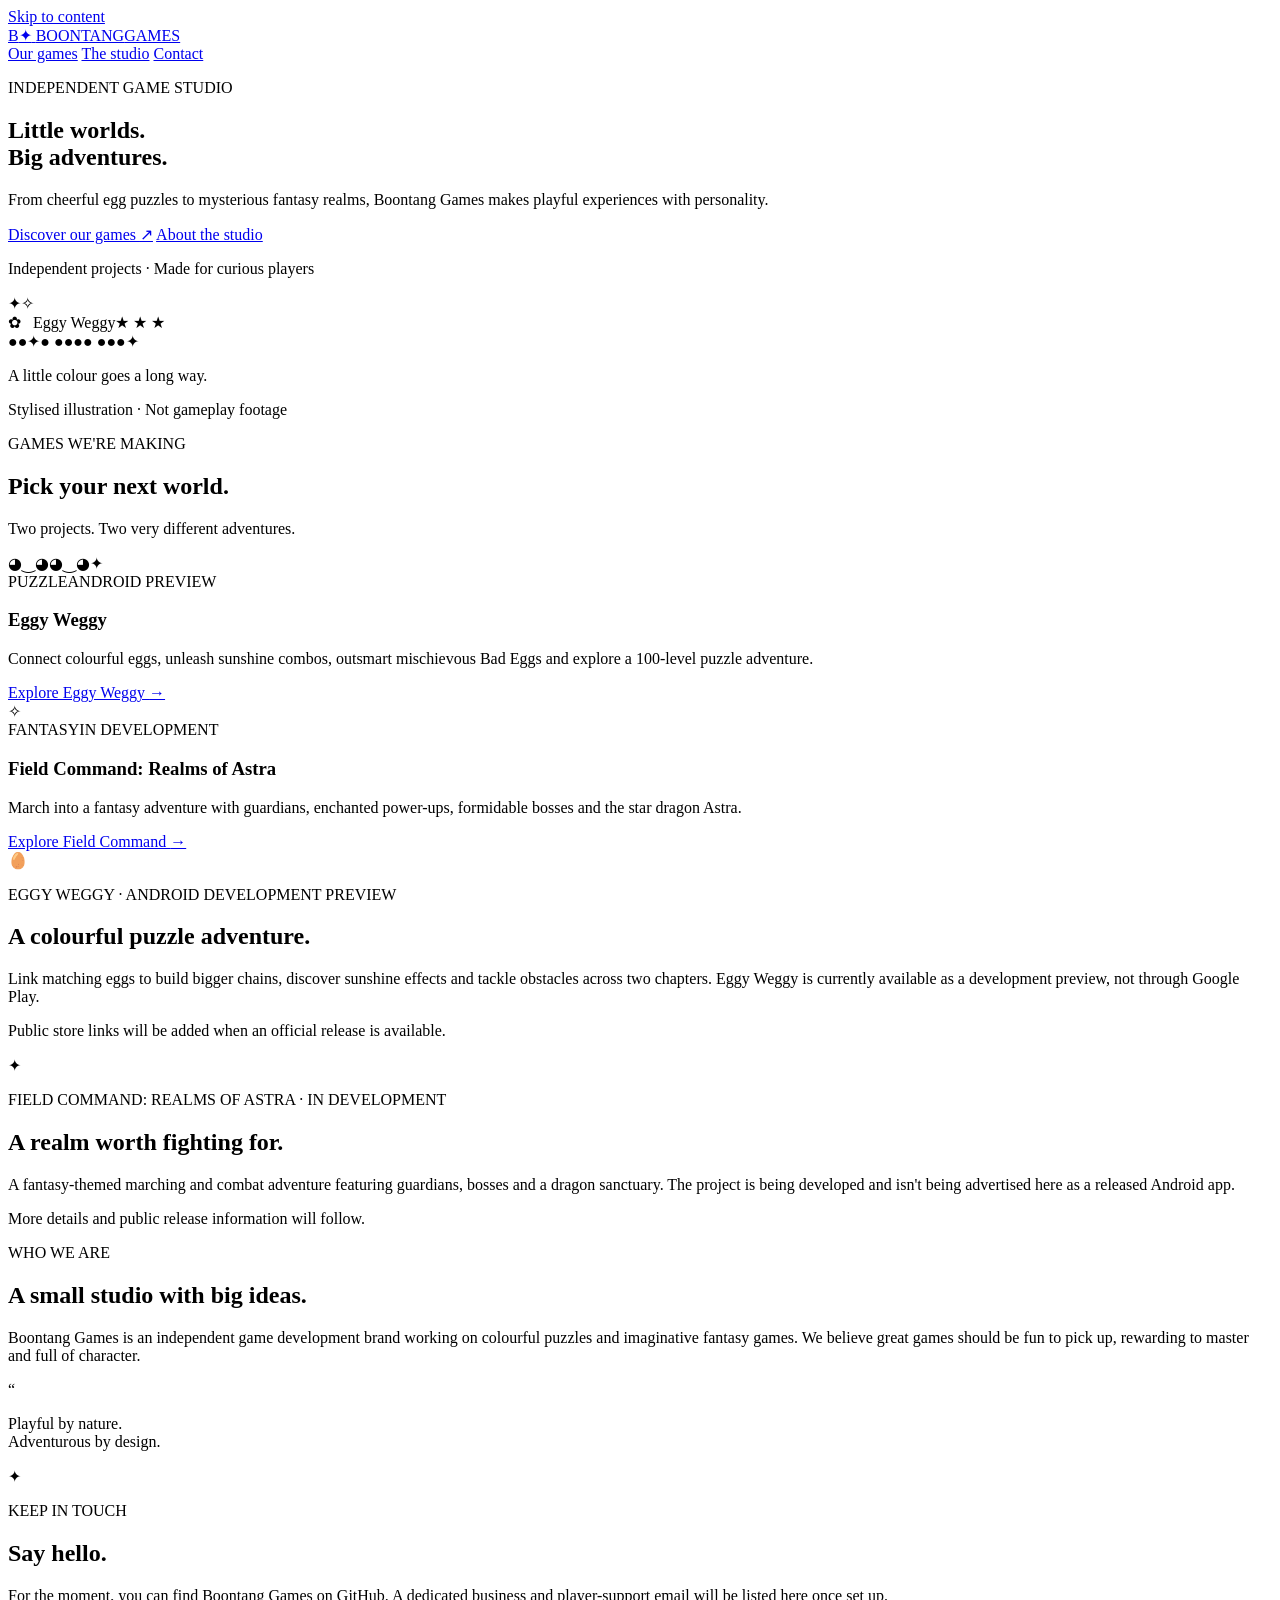
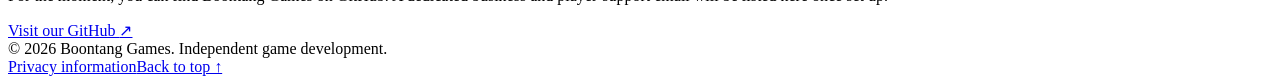
==== index.html @ 010aa48e "Add Boontang Games site draft: index.html" ====
<!doctype html>
<html lang="en-GB">
<head>
  <meta charset="utf-8">
  <meta name="viewport" content="width=device-width,initial-scale=1">
  <meta name="theme-color" content="#101024">
  <meta name="description" content="Boontang Games is an independent games studio creating colourful puzzles and fantasy adventures. Discover Eggy Weggy and Field Command: Realms of Astra.">
  <title>Boontang Games — Little worlds. Big adventures.</title>
  <link rel="stylesheet" href="styles.css">
</head>
<body>
  <a class="skip-link" href="#main">Skip to content</a>
  <header class="site-header">
    <div class="wrap header-inner">
      <a class="brand" href="#top" aria-label="Boontang Games home">
        <span class="brand-mark" aria-hidden="true">B<span class="spark">✦</span></span>
        <span>BOONTANG<span class="brand-sub">GAMES</span></span>
      </a>
      <nav aria-label="Main navigation">
        <a href="#games">Our games</a>
        <a href="#studio">The studio</a>
        <a href="#contact">Contact</a>
      </nav>
    </div>
  </header>

  <main id="main">
    <section class="hero" id="top" aria-labelledby="hero-title">
      <div class="wrap hero-grid">
        <div class="hero-copy">
          <p class="eyebrow"><span class="status-dot" aria-hidden="true"></span> INDEPENDENT GAME STUDIO</p>
          <h1 id="hero-title">Little worlds.<br><span class="gradient-ink">Big adventures.</span></h1>
          <p class="intro">From cheerful egg puzzles to mysterious fantasy realms, Boontang Games makes playful experiences with personality.</p>
          <div class="action-row">
            <a class="button primary" href="#games">Discover our games <span aria-hidden="true">↗</span></a>
            <a class="button secondary" href="#studio">About the studio</a>
          </div>
          <p class="fineprint">Independent projects · Made for curious players</p>
        </div>
        <div class="hero-art" aria-label="Decorative illustration of colourful eggs, a winding path and stars">
          <div class="orbit orbit-one"></div><div class="orbit orbit-two"></div>
          <span class="floating-star star-one" aria-hidden="true">✦</span><span class="floating-star star-two" aria-hidden="true">✧</span>
          <div class="mock-game">
            <div class="mock-title"><span>✿ &nbsp; Eggy Weggy</span><span aria-hidden="true">★ ★ ★</span></div>
            <div class="egg-grid" aria-hidden="true">
              <span class="egg pink">●</span><span class="egg mint">●</span><span class="egg gold">✦</span><span class="egg violet">●</span>
              <span class="egg mint">●</span><span class="egg gold">●</span><span class="egg violet">●</span><span class="egg pink">●</span>
              <span class="egg violet">●</span><span class="egg pink">●</span><span class="egg mint">●</span><span class="egg gold">✦</span>
            </div>
            <p class="mock-caption">A little colour goes a long way.</p>
          </div>
          <span class="illustration-note">Stylised illustration · Not gameplay footage</span>
        </div>
      </div>
    </section>

    <section class="section games-section" id="games" aria-labelledby="games-heading">
      <div class="wrap">
        <p class="eyebrow">GAMES WE'RE MAKING</p>
        <div class="section-head"><h2 id="games-heading">Pick your next world.</h2><p>Two projects. Two very different adventures.</p></div>
        <div class="game-grid">
          <article class="game-card eggy-card">
            <div class="game-visual eggy-visual" aria-hidden="true">
              <div class="landscape-hill back-hill"></div><div class="landscape-hill front-hill"></div>
              <span class="mini-egg mini-one">◕‿◕</span><span class="mini-egg mini-two">◕‿◕</span><span class="mini-egg mini-three">✦</span>
            </div>
            <div class="game-body">
              <div class="tag-row"><span class="tag">PUZZLE</span><span class="tag">ANDROID PREVIEW</span></div>
              <h3>Eggy Weggy</h3>
              <p>Connect colourful eggs, unleash sunshine combos, outsmart mischievous Bad Eggs and explore a 100-level puzzle adventure.</p>
              <a href="#eggy-details" class="text-link">Explore Eggy Weggy <span aria-hidden="true">→</span></a>
            </div>
          </article>
          <article class="game-card astra-card">
            <div class="game-visual astra-visual" aria-hidden="true">
              <div class="moon"></div><div class="mountain peak-one"></div><div class="mountain peak-two"></div>
              <span class="dragon-silhouette">✧</span>
            </div>
            <div class="game-body">
              <div class="tag-row"><span class="tag">FANTASY</span><span class="tag">IN DEVELOPMENT</span></div>
              <h3>Field Command: Realms of Astra</h3>
              <p>March into a fantasy adventure with guardians, enchanted power-ups, formidable bosses and the star dragon Astra.</p>
              <a href="#astra-details" class="text-link">Explore Field Command <span aria-hidden="true">→</span></a>
            </div>
          </article>
        </div>
      </div>
    </section>

    <section class="section detail-section" id="eggy-details" aria-labelledby="eggy-heading">
      <div class="wrap detail-grid">
        <div class="detail-icon eggy-icon" aria-hidden="true">🥚</div>
        <div>
          <p class="eyebrow">EGGY WEGGY · ANDROID DEVELOPMENT PREVIEW</p>
          <h2 id="eggy-heading">A colourful puzzle adventure.</h2>
          <p>Link matching eggs to build bigger chains, discover sunshine effects and tackle obstacles across two chapters. Eggy Weggy is currently available as a development preview, not through Google Play.</p>
          <p class="detail-footnote">Public store links will be added when an official release is available.</p>
        </div>
      </div>
    </section>

    <section class="section detail-section alternate" id="astra-details" aria-labelledby="astra-heading">
      <div class="wrap detail-grid">
        <div class="detail-icon astra-icon" aria-hidden="true">✦</div>
        <div>
          <p class="eyebrow">FIELD COMMAND: REALMS OF ASTRA · IN DEVELOPMENT</p>
          <h2 id="astra-heading">A realm worth fighting for.</h2>
          <p>A fantasy-themed marching and combat adventure featuring guardians, bosses and a dragon sanctuary. The project is being developed and isn't being advertised here as a released Android app.</p>
          <p class="detail-footnote">More details and public release information will follow.</p>
        </div>
      </div>
    </section>

    <section class="section studio-section" id="studio" aria-labelledby="studio-heading">
      <div class="wrap studio-grid">
        <div>
          <p class="eyebrow">WHO WE ARE</p>
          <h2 id="studio-heading">A small studio with big ideas.</h2>
          <p>Boontang Games is an independent game development brand working on colourful puzzles and imaginative fantasy games. We believe great games should be fun to pick up, rewarding to master and full of character.</p>
        </div>
        <div class="studio-quote"><span class="quote-mark">“</span><p>Playful by nature.<br>Adventurous by design.</p><span class="quote-star" aria-hidden="true">✦</span></div>
      </div>
    </section>

    <section class="section contact-section" id="contact" aria-labelledby="contact-heading">
      <div class="wrap contact-panel">
        <div>
          <p class="eyebrow">KEEP IN TOUCH</p>
          <h2 id="contact-heading">Say hello.</h2>
          <p>For the moment, you can find Boontang Games on GitHub. A dedicated business and player-support email will be listed here once set up.</p>
        </div>
        <a class="button primary" href="https://github.com/boontanggames" rel="noopener noreferrer">Visit our GitHub <span aria-hidden="true">↗</span></a>
      </div>
    </section>
  </main>

  <footer class="site-footer">
    <div class="wrap footer-inner">
      <span>© 2026 Boontang Games. Independent game development.</span>
      <div><a href="privacy.html">Privacy information</a><a href="#top">Back to top ↑</a></div>
    </div>
  </footer>
</body>
</html>
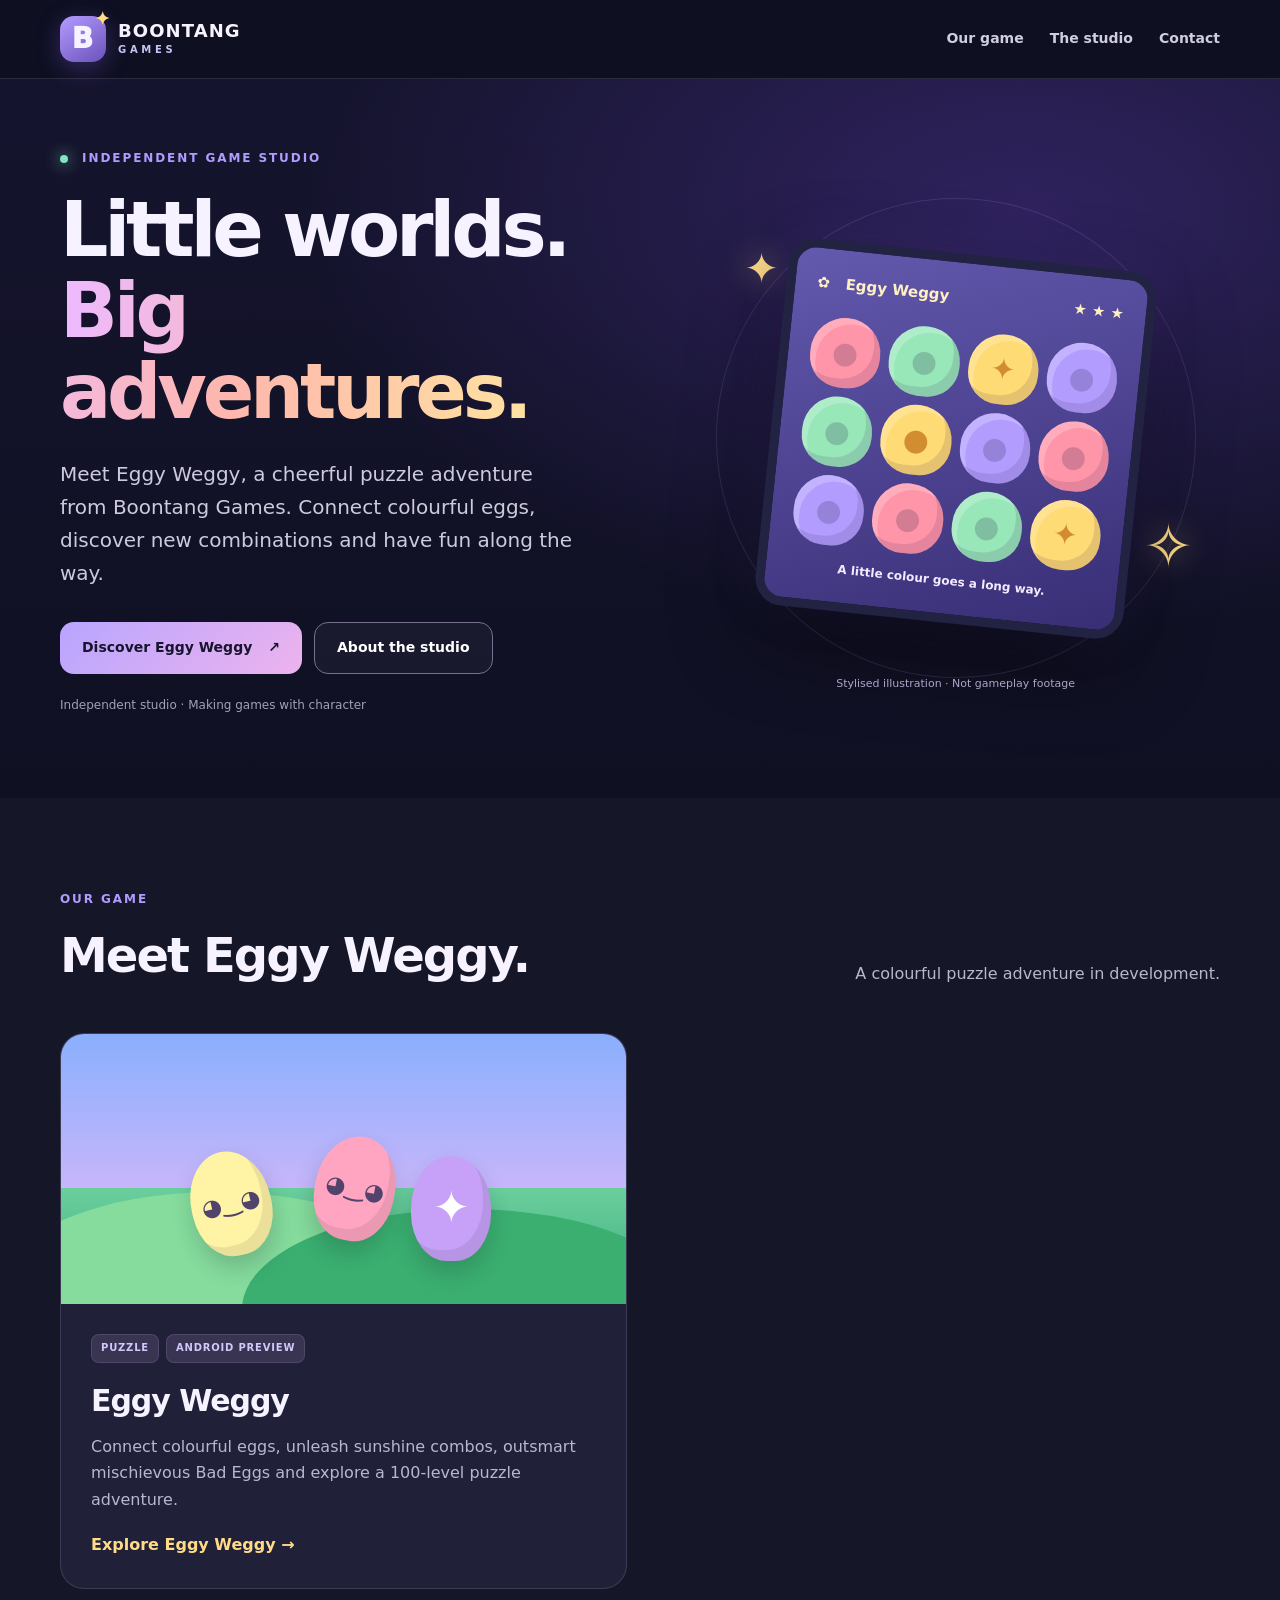
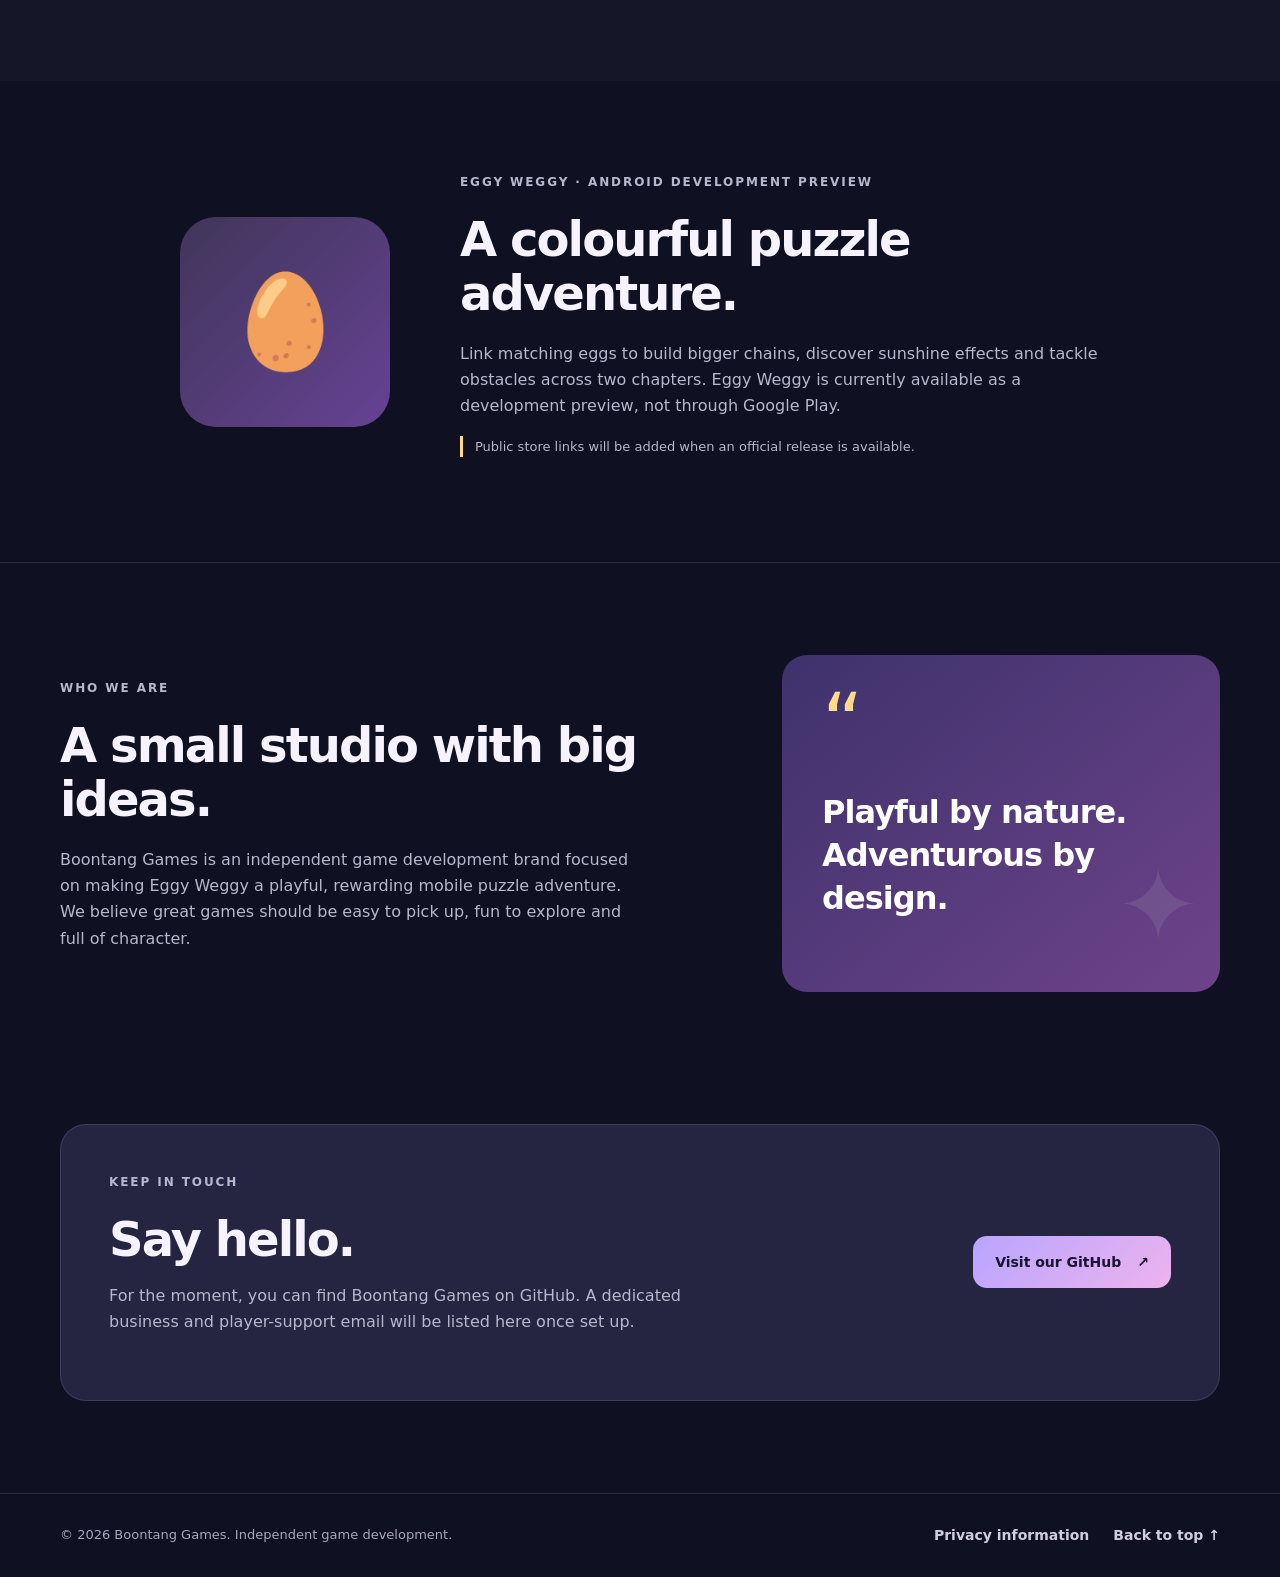
==== commit 079108a5: "Focus website on Eggy Weggy: index.html" ====
--- a/index.html
+++ b/index.html
@@ -4,7 +4,7 @@
   <meta charset="utf-8">
   <meta name="viewport" content="width=device-width,initial-scale=1">
   <meta name="theme-color" content="#101024">
-  <meta name="description" content="Boontang Games is an independent games studio creating colourful puzzles and fantasy adventures. Discover Eggy Weggy and Field Command: Realms of Astra.">
+  <meta name="description" content="Boontang Games is an independent mobile games studio making Eggy Weggy, a colourful egg-matching puzzle adventure.">
   <title>Boontang Games — Little worlds. Big adventures.</title>
   <link rel="stylesheet" href="styles.css">
 </head>
@@ -17,7 +17,7 @@
         <span>BOONTANG<span class="brand-sub">GAMES</span></span>
       </a>
       <nav aria-label="Main navigation">
-        <a href="#games">Our games</a>
+        <a href="#games">Our game</a>
         <a href="#studio">The studio</a>
         <a href="#contact">Contact</a>
       </nav>
@@ -30,12 +30,12 @@
         <div class="hero-copy">
           <p class="eyebrow"><span class="status-dot" aria-hidden="true"></span> INDEPENDENT GAME STUDIO</p>
           <h1 id="hero-title">Little worlds.<br><span class="gradient-ink">Big adventures.</span></h1>
-          <p class="intro">From cheerful egg puzzles to mysterious fantasy realms, Boontang Games makes playful experiences with personality.</p>
+          <p class="intro">Meet Eggy Weggy, a cheerful puzzle adventure from Boontang Games. Connect colourful eggs, discover new combinations and have fun along the way.</p>
           <div class="action-row">
-            <a class="button primary" href="#games">Discover our games <span aria-hidden="true">↗</span></a>
+            <a class="button primary" href="#games">Discover Eggy Weggy <span aria-hidden="true">↗</span></a>
             <a class="button secondary" href="#studio">About the studio</a>
           </div>
-          <p class="fineprint">Independent projects · Made for curious players</p>
+          <p class="fineprint">Independent studio · Making games with character</p>
         </div>
         <div class="hero-art" aria-label="Decorative illustration of colourful eggs, a winding path and stars">
           <div class="orbit orbit-one"></div><div class="orbit orbit-two"></div>
@@ -56,8 +56,8 @@
 
     <section class="section games-section" id="games" aria-labelledby="games-heading">
       <div class="wrap">
-        <p class="eyebrow">GAMES WE'RE MAKING</p>
-        <div class="section-head"><h2 id="games-heading">Pick your next world.</h2><p>Two projects. Two very different adventures.</p></div>
+        <p class="eyebrow">OUR GAME</p>
+        <div class="section-head"><h2 id="games-heading">Meet Eggy Weggy.</h2><p>A colourful puzzle adventure in development.</p></div>
         <div class="game-grid">
           <article class="game-card eggy-card">
             <div class="game-visual eggy-visual" aria-hidden="true">
@@ -71,18 +71,7 @@
               <a href="#eggy-details" class="text-link">Explore Eggy Weggy <span aria-hidden="true">→</span></a>
             </div>
           </article>
-          <article class="game-card astra-card">
-            <div class="game-visual astra-visual" aria-hidden="true">
-              <div class="moon"></div><div class="mountain peak-one"></div><div class="mountain peak-two"></div>
-              <span class="dragon-silhouette">✧</span>
-            </div>
-            <div class="game-body">
-              <div class="tag-row"><span class="tag">FANTASY</span><span class="tag">IN DEVELOPMENT</span></div>
-              <h3>Field Command: Realms of Astra</h3>
-              <p>March into a fantasy adventure with guardians, enchanted power-ups, formidable bosses and the star dragon Astra.</p>
-              <a href="#astra-details" class="text-link">Explore Field Command <span aria-hidden="true">→</span></a>
-            </div>
-          </article>
+
         </div>
       </div>
     </section>
@@ -99,24 +88,13 @@
       </div>
     </section>
 
-    <section class="section detail-section alternate" id="astra-details" aria-labelledby="astra-heading">
-      <div class="wrap detail-grid">
-        <div class="detail-icon astra-icon" aria-hidden="true">✦</div>
-        <div>
-          <p class="eyebrow">FIELD COMMAND: REALMS OF ASTRA · IN DEVELOPMENT</p>
-          <h2 id="astra-heading">A realm worth fighting for.</h2>
-          <p>A fantasy-themed marching and combat adventure featuring guardians, bosses and a dragon sanctuary. The project is being developed and isn't being advertised here as a released Android app.</p>
-          <p class="detail-footnote">More details and public release information will follow.</p>
-        </div>
-      </div>
-    </section>
 
     <section class="section studio-section" id="studio" aria-labelledby="studio-heading">
       <div class="wrap studio-grid">
         <div>
           <p class="eyebrow">WHO WE ARE</p>
           <h2 id="studio-heading">A small studio with big ideas.</h2>
-          <p>Boontang Games is an independent game development brand working on colourful puzzles and imaginative fantasy games. We believe great games should be fun to pick up, rewarding to master and full of character.</p>
+          <p>Boontang Games is an independent game development brand focused on making Eggy Weggy a playful, rewarding mobile puzzle adventure. We believe great games should be easy to pick up, fun to explore and full of character.</p>
         </div>
         <div class="studio-quote"><span class="quote-mark">“</span><p>Playful by nature.<br>Adventurous by design.</p><span class="quote-star" aria-hidden="true">✦</span></div>
       </div>
--- a/styles.css
+++ b/styles.css
@@ -0,0 +1,12 @@
+:root{color-scheme:dark;--bg:#0f1022;--bg2:#17182c;--panel:#1e203a;--text:#f6f2ff;--muted:#b8b7cd;--lilac:#b09cff;--pink:#ff9dbc;--gold:#ffdb87;--border:rgba(238,230,255,.13)}
+*{box-sizing:border-box}html{scroll-behavior:smooth;scroll-padding-top:88px}body{margin:0;background:var(--bg);color:var(--text);font-family:system-ui,-apple-system,"Segoe UI",sans-serif;font-size:16px;line-height:1.65}a{color:inherit}a:focus-visible{outline:3px solid var(--gold);outline-offset:4px;border-radius:5px}.wrap{width:min(1160px,calc(100% - 40px));margin:auto}.skip-link{position:absolute;left:16px;top:-80px;background:white;color:#0d0d23;padding:10px 14px;z-index:10}.skip-link:focus{top:14px}
+.site-header{position:sticky;top:0;z-index:5;background:rgba(15,16,34,.92);border-bottom:1px solid var(--border);backdrop-filter:blur(14px)}.header-inner,.footer-inner{display:flex;justify-content:space-between;align-items:center;gap:20px}.header-inner{min-height:78px}.brand{display:flex;align-items:center;gap:12px;text-decoration:none;font-size:18px;line-height:1.04;font-weight:900;letter-spacing:.06em}.brand-mark{position:relative;width:46px;height:46px;display:grid;place-items:center;border-radius:14px;background:linear-gradient(145deg,#b49bff,#6b52bb);font-size:28px;font-weight:1000;box-shadow:0 6px 24px rgba(142,102,247,.3)}.spark{position:absolute;right:-5px;top:-6px;color:var(--gold);font-size:18px}.brand-sub{display:block;letter-spacing:.37em;font-size:10px;margin-top:4px;color:#c9c3f7}.site-header nav{display:flex;gap:26px}.site-header nav a,.footer-inner a{text-decoration:none;color:#d0cde3;font-weight:600;font-size:14px}.site-header nav a:hover,.footer-inner a:hover{color:white}
+.hero{background:radial-gradient(ellipse at 80% 20%,rgba(121,75,230,.28),transparent 50%),linear-gradient(180deg,#15142e,#0f1022);overflow:hidden}.hero-grid{min-height:650px;display:grid;grid-template-columns:1.06fr .94fr;align-items:center;gap:35px;padding-top:70px;padding-bottom:70px}.eyebrow{letter-spacing:.16em;color:var(--lilac);font-size:12px;font-weight:850;margin:0 0 20px}.status-dot{display:inline-block;width:8px;height:8px;background:#80e5c0;vertical-align:middle;border-radius:100%;margin-right:8px;box-shadow:0 0 15px #80e5c0}.hero h1{font-size:clamp(44px,6vw,76px);line-height:1.07;letter-spacing:-.055em;margin:0 0 25px;font-weight:850}.gradient-ink{background:linear-gradient(90deg,#edbaff,#feb7ad,#ffe1a1);background-clip:text;color:transparent}.intro{font-size:clamp(17px,1.65vw,20px);max-width:520px;color:#cecade;margin-bottom:32px}.action-row{display:flex;flex-wrap:wrap;gap:12px}.button{display:inline-flex;align-items:center;justify-content:center;gap:16px;text-align:center;min-height:52px;border-radius:14px;padding:13px 22px;font-weight:800;font-size:14px;text-decoration:none;transition:transform .2s,filter .2s}.button:hover{transform:translateY(-3px);filter:brightness(1.1)}.primary{background:linear-gradient(135deg,#b8a5ff,#edb3ed);color:#18142e}.secondary{background:rgba(255,255,255,.04);border:1px solid #77708e;color:white}.fineprint{font-size:12px;color:#a39fba;margin-top:22px}
+.hero-art{position:relative;min-height:510px;display:grid;place-items:center}.orbit{position:absolute;border:1px solid rgba(193,161,255,.15);border-radius:50%;aspect-ratio:1;transform:rotate(-22deg)}.orbit-one{width:100%;max-width:480px}.orbit-two{width:78%;max-width:360px}.floating-star{position:absolute;color:var(--gold);text-shadow:0 0 30px rgba(255,223,139,.6)}.star-one{top:10%;left:10%;font-size:42px}.star-two{right:5%;bottom:19%;font-size:60px}.mock-game{position:relative;width:min(370px,88%);border-radius:28px;background:linear-gradient(160deg,#6359ae,#382e75);padding:22px;border:9px solid #222342;box-shadow:0 30px 85px rgba(0,0,0,.48),0 0 50px rgba(136,98,255,.12);transform:rotate(6deg)}.mock-title{display:flex;justify-content:space-between;align-items:center;gap:10px;color:#fff0c2;font-weight:900;font-size:15px}.egg-grid{margin:20px auto 14px;display:grid;grid-template-columns:repeat(4,1fr);gap:9px}.egg{height:70px;display:grid;place-items:center;border-radius:50% 50% 45% 45%;color:rgba(31,28,67,.2);font-size:30px;box-shadow:inset -7px -9px 0 rgba(48,26,77,.13),inset 6px 6px 0 rgba(255,255,255,.22)}.egg.pink{background:#ff95a9}.egg.mint{background:#98e7b9}.egg.gold{background:#ffdb75;color:#d28d31}.egg.violet{background:#b29dff}.mock-caption{font-size:12px;font-weight:700;text-align:center;color:#f3eaff;margin:10px 0 0}.illustration-note{position:absolute;bottom:0;color:#aaa6c9;font-size:11px}
+.section{padding:92px 0}.games-section{background:#151627}.section h2{font-size:clamp(31px,4vw,48px);letter-spacing:-.04em;line-height:1.12;margin:0 0 20px}.section-head{display:flex;justify-content:space-between;gap:25px;align-items:end;margin-bottom:30px}.section-head p{color:var(--muted)}.game-grid{display:grid;grid-template-columns:1fr 1fr;gap:26px}.game-card{border:1px solid var(--border);background:#202139;border-radius:24px;overflow:hidden}.game-visual{height:270px;position:relative;overflow:hidden}.eggy-visual{background:linear-gradient(180deg,#8aaffd 0%,#c7b6fb 57%,#6acf9d 57%,#3caa79)}.landscape-hill{position:absolute;border-radius:50%}.back-hill{background:#85dc9d;width:75%;height:180px;bottom:-68px;left:-10%}.front-hill{background:#3aaf70;width:80%;height:200px;bottom:-105px;right:-12%}.mini-egg{position:absolute;display:grid;place-items:center;border-radius:50% 50% 45% 45%;height:105px;width:80px;font-size:23px;color:#51436c;font-weight:900;box-shadow:inset -8px -11px rgba(0,0,0,.08),0 12px 22px rgba(23,40,42,.2)}.mini-one{left:23%;bottom:48px;background:#fff3a6;transform:rotate(-13deg)}.mini-two{left:45%;bottom:63px;background:#ffa5c2;transform:rotate(11deg)}.mini-three{left:62%;bottom:43px;background:#c6a1f7;color:#fff;font-size:45px}.astra-visual{background:linear-gradient(170deg,#29204d,#6d5a97 65%,#1c2447)}.moon{position:absolute;width:125px;height:125px;border-radius:50%;right:18%;top:36px;background:#fcddba;box-shadow:0 0 50px rgba(255,227,189,.35)}.mountain{position:absolute;bottom:-80px;height:260px;width:260px;background:#33345b;transform:rotate(45deg)}.peak-one{left:12%}.peak-two{left:54%;bottom:-130px;background:#282a53}.dragon-silhouette{position:absolute;top:65px;left:25%;font-size:88px;color:#cabdff;text-shadow:0 0 25px #a08afd}.game-body{padding:30px}.tag-row{display:flex;flex-wrap:wrap;gap:7px;margin-bottom:20px}.tag{color:#d1c8fa;background:#383452;border:1px solid rgba(220,203,255,.13);font-size:10px;letter-spacing:.08em;border-radius:8px;padding:5px 9px;font-weight:900}.game-body h3{font-size:clamp(24px,3vw,30px);line-height:1.18;letter-spacing:-.035em;margin:0 0 13px}.game-body p,.detail-section p,.studio-section p,.contact-section p{color:var(--muted)}.game-body p{min-height:82px}.text-link{color:var(--gold);font-weight:800;text-decoration:none}.text-link:hover{text-decoration:underline}
+.detail-section{border-bottom:1px solid var(--border)}.alternate{background:#17182a}.detail-grid{display:grid;grid-template-columns:210px 1fr;gap:70px;align-items:center;max-width:920px}.detail-icon{display:grid;place-items:center;height:210px;border-radius:36px;font-size:92px}.eggy-icon{background:linear-gradient(135deg,#403659,#664293)}.astra-icon{background:linear-gradient(140deg,#1a2b5a,#67489b);color:#f2c884}.detail-grid h2{max-width:640px}.detail-footnote{font-size:13px;border-left:3px solid var(--gold);padding-left:12px}.studio-grid{display:grid;grid-template-columns:1.2fr .8fr;gap:65px;align-items:center}.studio-grid p{max-width:580px}.studio-quote{position:relative;background:linear-gradient(140deg,#3e326c,#6d4389);padding:40px;border-radius:25px;overflow:hidden}.studio-quote p{font-size:clamp(22px,3vw,32px);line-height:1.35;font-weight:850;letter-spacing:-.03em;color:white}.quote-mark{font-size:80px;color:#ffdb8b;line-height:.7}.quote-star{position:absolute;right:20px;bottom:4px;font-size:100px;color:rgba(255,255,255,.09)}.contact-section{padding-top:40px}.contact-panel{background:#252441;padding:48px;border:1px solid var(--border);border-radius:26px;display:flex;justify-content:space-between;align-items:center;gap:24px}.contact-panel h2{margin-bottom:8px}.contact-panel p{max-width:620px}.contact-panel .button{white-space:nowrap}
+.site-footer{border-top:1px solid var(--border);color:#a9a5bf;font-size:13px;padding:30px 0}.footer-inner div{display:flex;gap:24px}
+.policy-page{padding:90px 0;min-height:66vh}.policy-panel{max-width:860px}.policy-panel h1{font-size:clamp(36px,5vw,56px);line-height:1.12;letter-spacing:-.04em}.policy-panel h2{font-size:24px;margin-top:40px}.policy-panel p{color:#d0cde0}.notice{background:#2c263f;border:1px solid #8f75c4;padding:18px 22px;border-radius:12px;margin:26px 0}.notice strong{color:#ffdfa7}
+@media(max-width:850px){.hero-grid{grid-template-columns:1fr;min-height:initial;text-align:center;padding-top:65px}.hero-copy{max-width:650px;margin:auto}.intro{margin-left:auto;margin-right:auto}.action-row{justify-content:center}.hero-art{min-height:430px}.section-head{display:block}.detail-grid{gap:35px}.contact-panel{flex-direction:column;align-items:flex-start}.studio-grid{gap:30px}}
+@media(max-width:650px){.wrap{width:min(100% - 32px,560px)}.header-inner{min-height:72px}.brand{font-size:14px}.brand-mark{width:38px;height:38px;font-size:25px}.site-header nav{gap:12px}.site-header nav a{font-size:12px}.site-header nav a:nth-child(2){display:none}.hero-grid{padding-top:60px;padding-bottom:44px;gap:6px}.hero-art{min-height:380px}.mock-game{max-width:315px;border-width:7px;padding:15px}.egg{height:54px}.section{padding:65px 0}.game-grid,.detail-grid,.studio-grid{grid-template-columns:1fr}.detail-icon{height:130px;width:130px;font-size:58px;border-radius:25px}.game-visual{height:230px}.game-body p{min-height:0}.contact-panel{padding:26px}.footer-inner{flex-direction:column;align-items:flex-start}.footer-inner div{gap:18px}}
+@media(prefers-reduced-motion:reduce){html{scroll-behavior:auto}.button{transition:none}.button:hover{transform:none}}
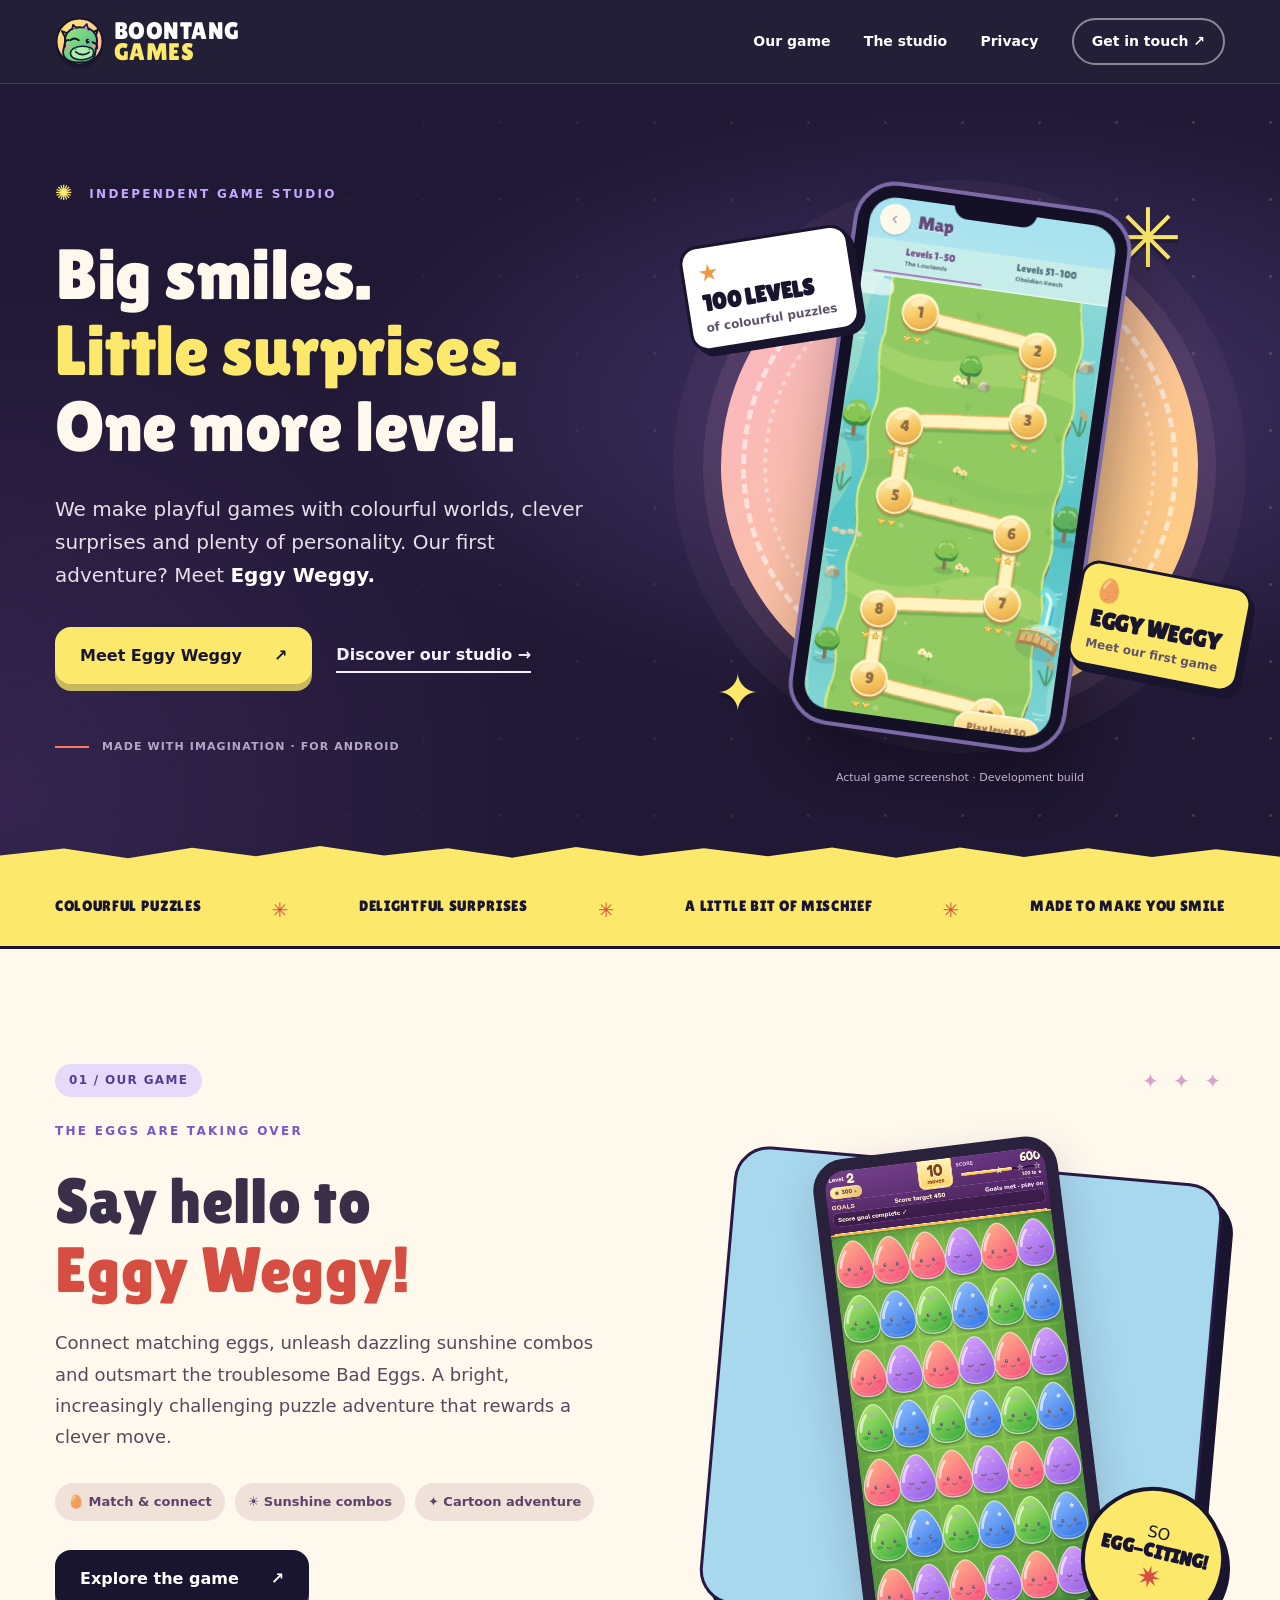
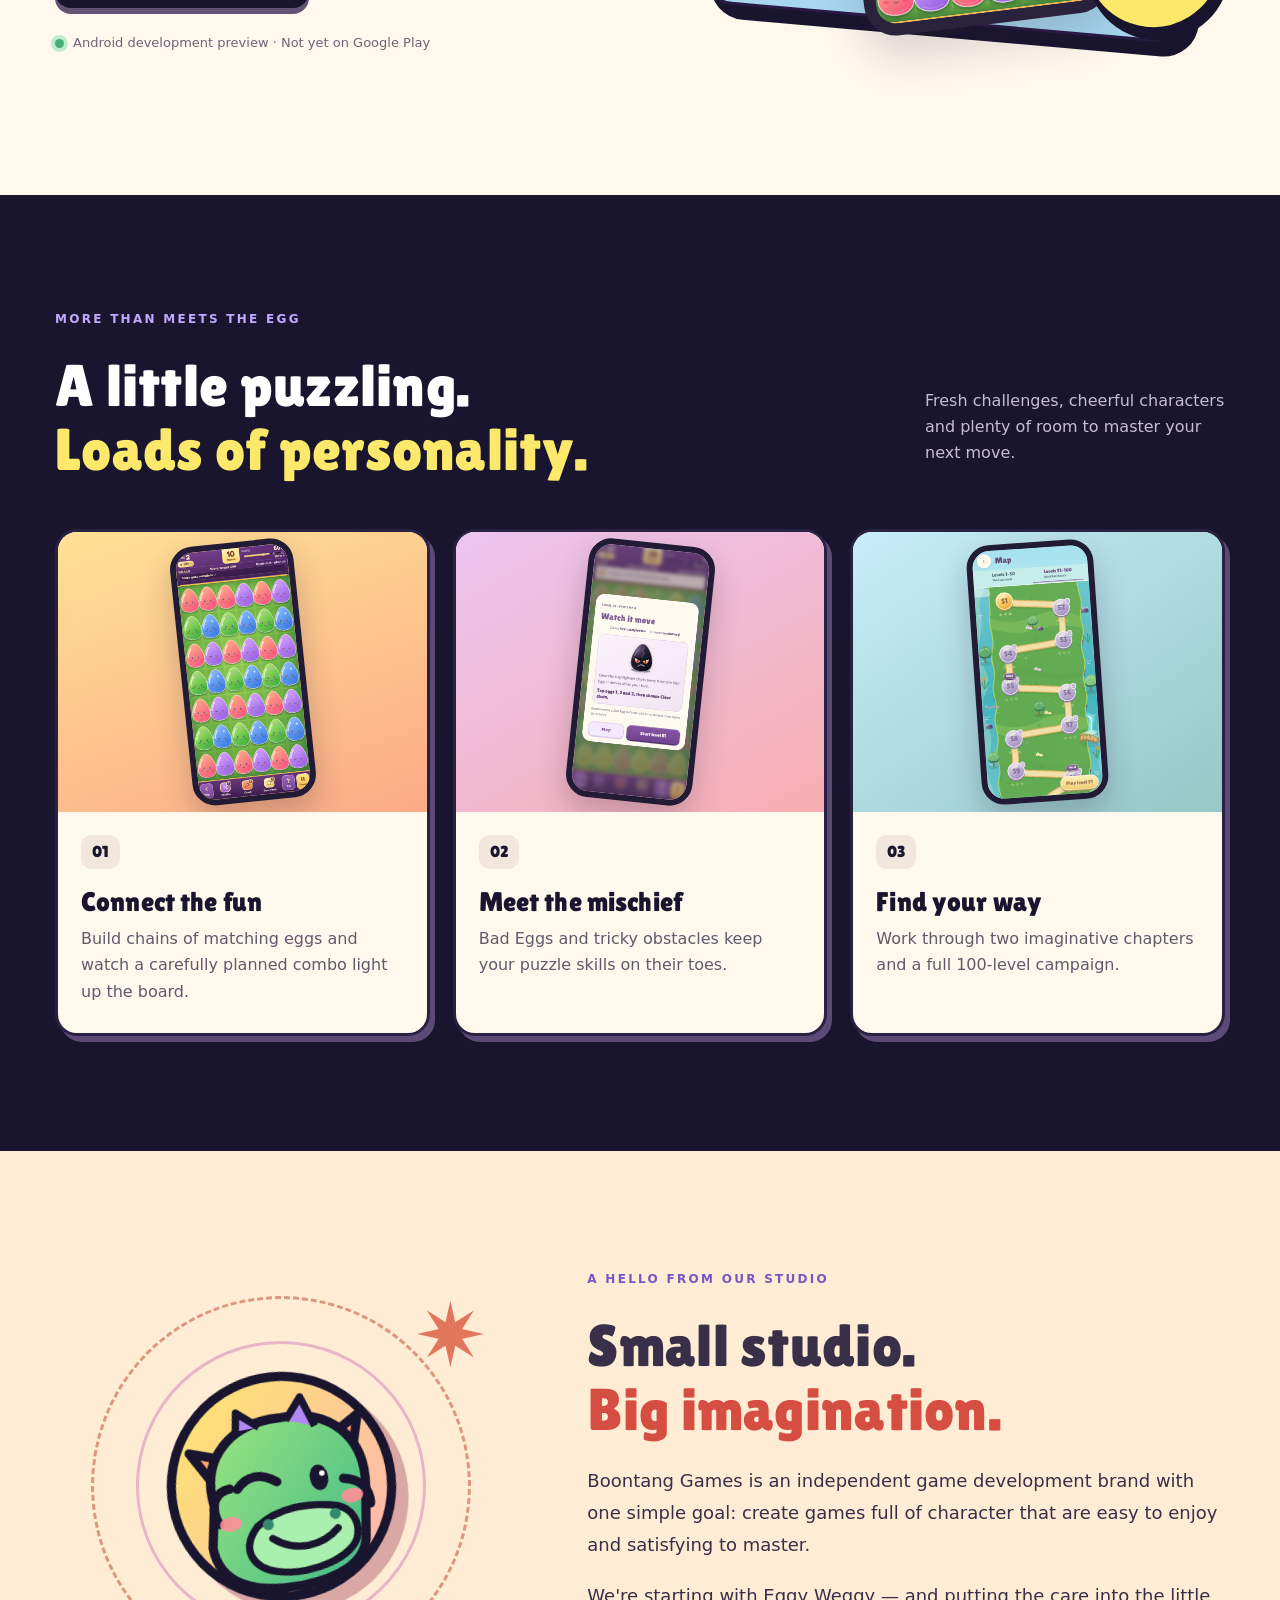
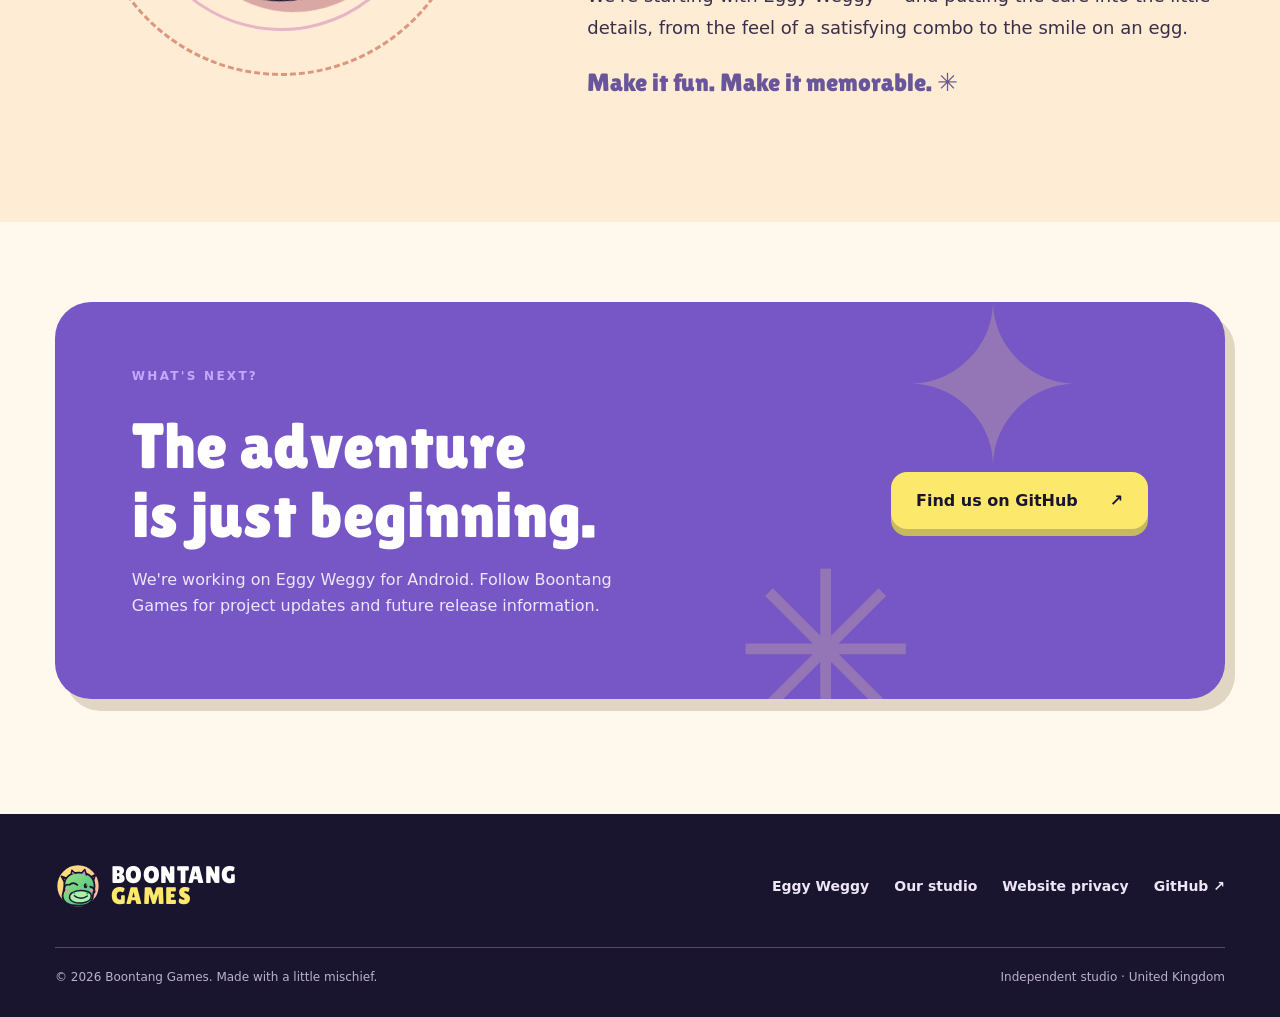
==== commit 455f5b45: "Redesign Boontang Games website around Eggy Weggy" ====
--- a/index.html
+++ b/index.html
@@ -3,120 +3,151 @@
 <head>
   <meta charset="utf-8">
   <meta name="viewport" content="width=device-width,initial-scale=1">
-  <meta name="theme-color" content="#101024">
-  <meta name="description" content="Boontang Games is an independent mobile games studio making Eggy Weggy, a colourful egg-matching puzzle adventure.">
-  <title>Boontang Games — Little worlds. Big adventures.</title>
+  <meta name="theme-color" content="#19152e">
+  <meta name="description" content="Boontang Games is an independent UK games studio creating Eggy Weggy, a colourful Android puzzle adventure.">
+  <meta property="og:title" content="Boontang Games — Playful worlds. Seriously fun.">
+  <meta property="og:description" content="Meet Eggy Weggy, a bright and mischievous puzzle adventure from independent studio Boontang Games.">
+  <meta property="og:type" content="website">
+  <meta property="og:url" content="https://boontanggames.com/">
+  <link rel="icon" type="image/svg+xml" href="assets/dragon-mark.svg">
+  <link rel="canonical" href="https://boontanggames.com/">
   <link rel="stylesheet" href="styles.css">
+  <title>Boontang Games — Playful worlds. Seriously fun.</title>
 </head>
 <body>
-  <a class="skip-link" href="#main">Skip to content</a>
-  <header class="site-header">
-    <div class="wrap header-inner">
-      <a class="brand" href="#top" aria-label="Boontang Games home">
-        <span class="brand-mark" aria-hidden="true">B<span class="spark">✦</span></span>
-        <span>BOONTANG<span class="brand-sub">GAMES</span></span>
-      </a>
-      <nav aria-label="Main navigation">
-        <a href="#games">Our game</a>
-        <a href="#studio">The studio</a>
-        <a href="#contact">Contact</a>
-      </nav>
+<a class="skip" href="#main">Skip to content</a>
+<header class="site-header">
+  <div class="wrap nav-wrap">
+    <a href="/" class="brand" aria-label="Boontang Games — home">
+      <img src="assets/dragon-mark.svg" width="49" height="49" alt="" class="brand-logo">
+      <span class="brand-wordmark">BOONTANG <strong>GAMES</strong></span>
+    </a>
+    <nav class="nav-links" aria-label="Main navigation">
+      <a href="#game">Our game</a>
+      <a href="#about">The studio</a>
+      <a href="privacy.html">Privacy</a>
+      <a href="#contact" class="nav-contact">Get in touch <span aria-hidden="true">↗</span></a>
+    </nav>
+  </div>
+</header>
+<main id="main">
+  <section class="hero section-dark" id="top">
+    <div class="hero-pattern" aria-hidden="true"></div>
+    <div class="wrap hero-grid">
+      <div class="hero-copy">
+        <p class="eyebrow light"><span class="mini-spark">✺</span> INDEPENDENT GAME STUDIO</p>
+        <h1>Big smiles.<br><span class="hero-yellow">Little surprises.</span><br>One more level.</h1>
+        <p class="hero-description">We make playful games with colourful worlds, clever surprises and plenty of personality. Our first adventure? Meet <strong>Eggy Weggy.</strong></p>
+        <div class="button-row">
+          <a class="btn btn-lemon" href="#game">Meet Eggy Weggy <span aria-hidden="true">↗</span></a>
+          <a class="text-arrow light-link" href="#about">Discover our studio <span aria-hidden="true">→</span></a>
+        </div>
+        <div class="hero-note"><span class="hero-line" aria-hidden="true"></span> MADE WITH IMAGINATION · FOR ANDROID</div>
+      </div>
+      <div class="hero-visual">
+        <div class="hero-halo"></div>
+        <div class="burst burst-one" aria-hidden="true">✳</div>
+        <div class="burst burst-two" aria-hidden="true">✦</div>
+        <div class="phone-wrap">
+          <div class="phone-shell">
+            <div class="phone-top" aria-hidden="true"></div>
+            <img src="assets/eggy-map.png" alt="Eggy Weggy's colourful chapter map with a winding route through cartoon islands" width="390" height="844" fetchpriority="high">
+          </div>
+        </div>
+        <div class="floating-label level-label"><span class="floating-emoji" aria-hidden="true">★</span><strong>100 LEVELS</strong><small>of colourful puzzles</small></div>
+        <div class="floating-label game-label"><span class="floating-emoji" aria-hidden="true">🥚</span><strong>EGGY WEGGY</strong><small>Meet our first game</small></div>
+        <span class="visual-footnote">Actual game screenshot · Development build</span>
+      </div>
     </div>
-  </header>
+    <div class="hero-bottom-wave" aria-hidden="true"></div>
+  </section>
 
-  <main id="main">
-    <section class="hero" id="top" aria-labelledby="hero-title">
-      <div class="wrap hero-grid">
-        <div class="hero-copy">
-          <p class="eyebrow"><span class="status-dot" aria-hidden="true"></span> INDEPENDENT GAME STUDIO</p>
-          <h1 id="hero-title">Little worlds.<br><span class="gradient-ink">Big adventures.</span></h1>
-          <p class="intro">Meet Eggy Weggy, a cheerful puzzle adventure from Boontang Games. Connect colourful eggs, discover new combinations and have fun along the way.</p>
-          <div class="action-row">
-            <a class="button primary" href="#games">Discover Eggy Weggy <span aria-hidden="true">↗</span></a>
-            <a class="button secondary" href="#studio">About the studio</a>
+  <div class="ticker" aria-label="Colourful puzzles, delightful surprises and a little bit of mischief">
+    <div class="wrap ticker-inner"><span>COLOURFUL PUZZLES</span><span aria-hidden="true">✳</span><span>DELIGHTFUL SURPRISES</span><span aria-hidden="true">✳</span><span>A LITTLE BIT OF MISCHIEF</span><span aria-hidden="true">✳</span><span>MADE TO MAKE YOU SMILE</span></div>
+  </div>
+
+  <section class="section featured" id="game" aria-labelledby="featured-title">
+    <div class="wrap">
+      <div class="section-kicker"><span class="pill pill-purple">01 / OUR GAME</span><span class="tiny-decoration" aria-hidden="true">✦ ✦ ✦</span></div>
+      <div class="featured-grid">
+        <div class="featured-copy">
+          <p class="eyebrow">THE EGGS ARE TAKING OVER</p>
+          <h2 id="featured-title">Say hello to<br><span class="accent-red">Eggy Weggy!</span></h2>
+          <p>Connect matching eggs, unleash dazzling sunshine combos and outsmart the troublesome Bad Eggs. A bright, increasingly challenging puzzle adventure that rewards a clever move.</p>
+          <div class="feature-pills"><span>🥚 Match & connect</span><span>☀ Sunshine combos</span><span>✦ Cartoon adventure</span></div>
+          <div class="button-row">
+            <a class="btn btn-ink" href="eggy-weggy.html">Explore the game <span aria-hidden="true">↗</span></a>
           </div>
-          <p class="fineprint">Independent studio · Making games with character</p>
+          <p class="status-note"><span class="status-dot" aria-hidden="true"></span> Android development preview · Not yet on Google Play</p>
         </div>
-        <div class="hero-art" aria-label="Decorative illustration of colourful eggs, a winding path and stars">
-          <div class="orbit orbit-one"></div><div class="orbit orbit-two"></div>
-          <span class="floating-star star-one" aria-hidden="true">✦</span><span class="floating-star star-two" aria-hidden="true">✧</span>
-          <div class="mock-game">
-            <div class="mock-title"><span>✿ &nbsp; Eggy Weggy</span><span aria-hidden="true">★ ★ ★</span></div>
-            <div class="egg-grid" aria-hidden="true">
-              <span class="egg pink">●</span><span class="egg mint">●</span><span class="egg gold">✦</span><span class="egg violet">●</span>
-              <span class="egg mint">●</span><span class="egg gold">●</span><span class="egg violet">●</span><span class="egg pink">●</span>
-              <span class="egg violet">●</span><span class="egg pink">●</span><span class="egg mint">●</span><span class="egg gold">✦</span>
-            </div>
-            <p class="mock-caption">A little colour goes a long way.</p>
-          </div>
-          <span class="illustration-note">Stylised illustration · Not gameplay footage</span>
+        <div class="feature-image-stack">
+          <div class="feature-backdrop"></div>
+          <figure class="tilted-shot featured-shot">
+            <img src="assets/eggy-gameplay.png" width="360" height="760" loading="lazy" alt="Eggy Weggy gameplay: coloured eggs, sunshine effects and score targets">
+          </figure>
+          <div class="feature-sticker" aria-hidden="true"><span>SO</span><strong>EGG-CITING!</strong><span>✷</span></div>
         </div>
       </div>
-    </section>
+    </div>
+  </section>
 
-    <section class="section games-section" id="games" aria-labelledby="games-heading">
-      <div class="wrap">
-        <p class="eyebrow">OUR GAME</p>
-        <div class="section-head"><h2 id="games-heading">Meet Eggy Weggy.</h2><p>A colourful puzzle adventure in development.</p></div>
-        <div class="game-grid">
-          <article class="game-card eggy-card">
-            <div class="game-visual eggy-visual" aria-hidden="true">
-              <div class="landscape-hill back-hill"></div><div class="landscape-hill front-hill"></div>
-              <span class="mini-egg mini-one">◕‿◕</span><span class="mini-egg mini-two">◕‿◕</span><span class="mini-egg mini-three">✦</span>
-            </div>
-            <div class="game-body">
-              <div class="tag-row"><span class="tag">PUZZLE</span><span class="tag">ANDROID PREVIEW</span></div>
-              <h3>Eggy Weggy</h3>
-              <p>Connect colourful eggs, unleash sunshine combos, outsmart mischievous Bad Eggs and explore a 100-level puzzle adventure.</p>
-              <a href="#eggy-details" class="text-link">Explore Eggy Weggy <span aria-hidden="true">→</span></a>
-            </div>
-          </article>
+  <section class="section experience" aria-labelledby="experience-title">
+    <div class="wrap">
+      <div class="section-heading">
+        <div><p class="eyebrow light">MORE THAN MEETS THE EGG</p><h2 id="experience-title">A little puzzling.<br><span>Loads of personality.</span></h2></div>
+        <p>Fresh challenges, cheerful characters and plenty of room to master your next move.</p>
+      </div>
+      <div class="feature-cards">
+        <article class="feature-card">
+          <div class="card-art card-art-yellow"><img src="assets/eggy-gameplay.png" loading="lazy" width="360" height="760" alt="Connect colourful eggs during a puzzle" class="card-shot"></div>
+          <div class="card-content"><span class="card-number">01</span><h3>Connect the fun</h3><p>Build chains of matching eggs and watch a carefully planned combo light up the board.</p></div>
+        </article>
+        <article class="feature-card">
+          <div class="card-art card-art-pink"><img src="assets/eggy-bad-eggs.png" loading="lazy" width="360" height="760" alt="Bad Eggs appearing on an Eggy Weggy board" class="card-shot"></div>
+          <div class="card-content"><span class="card-number">02</span><h3>Meet the mischief</h3><p>Bad Eggs and tricky obstacles keep your puzzle skills on their toes.</p></div>
+        </article>
+        <article class="feature-card">
+          <div class="card-art card-art-blue"><img src="assets/eggy-chapter-two.png" loading="lazy" width="390" height="844" alt="The second chapter's winding island adventure map" class="card-shot"></div>
+          <div class="card-content"><span class="card-number">03</span><h3>Find your way</h3><p>Work through two imaginative chapters and a full 100-level campaign.</p></div>
+        </article>
+      </div>
+    </div>
+  </section>
 
-        </div>
+  <section class="section studio" id="about" aria-labelledby="studio-title">
+    <div class="wrap studio-grid">
+      <div class="studio-art">
+        <span class="studio-orbit one"></span><span class="studio-orbit two"></span>
+        <img src="assets/dragon-mark.svg" class="studio-dragon" width="250" height="250" alt="A friendly winking dragon emblem">
+        <span class="studio-spark" aria-hidden="true">✷</span>
       </div>
-    </section>
+      <div class="studio-copy">
+        <p class="eyebrow">A HELLO FROM OUR STUDIO</p>
+        <h2 id="studio-title">Small studio.<br><span class="accent-red">Big imagination.</span></h2>
+        <p>Boontang Games is an independent game development brand with one simple goal: create games full of character that are easy to enjoy and satisfying to master.</p>
+        <p>We're starting with Eggy Weggy — and putting the care into the little details, from the feel of a satisfying combo to the smile on an egg.</p>
+        <span class="scribble">Make it fun. Make it memorable. ✳</span>
+      </div>
+    </div>
+  </section>
 
-    <section class="section detail-section" id="eggy-details" aria-labelledby="eggy-heading">
-      <div class="wrap detail-grid">
-        <div class="detail-icon eggy-icon" aria-hidden="true">🥚</div>
-        <div>
-          <p class="eyebrow">EGGY WEGGY · ANDROID DEVELOPMENT PREVIEW</p>
-          <h2 id="eggy-heading">A colourful puzzle adventure.</h2>
-          <p>Link matching eggs to build bigger chains, discover sunshine effects and tackle obstacles across two chapters. Eggy Weggy is currently available as a development preview, not through Google Play.</p>
-          <p class="detail-footnote">Public store links will be added when an official release is available.</p>
-        </div>
-      </div>
-    </section>
-
-
-    <section class="section studio-section" id="studio" aria-labelledby="studio-heading">
-      <div class="wrap studio-grid">
-        <div>
-          <p class="eyebrow">WHO WE ARE</p>
-          <h2 id="studio-heading">A small studio with big ideas.</h2>
-          <p>Boontang Games is an independent game development brand focused on making Eggy Weggy a playful, rewarding mobile puzzle adventure. We believe great games should be easy to pick up, fun to explore and full of character.</p>
-        </div>
-        <div class="studio-quote"><span class="quote-mark">“</span><p>Playful by nature.<br>Adventurous by design.</p><span class="quote-star" aria-hidden="true">✦</span></div>
-      </div>
-    </section>
-
-    <section class="section contact-section" id="contact" aria-labelledby="contact-heading">
-      <div class="wrap contact-panel">
-        <div>
-          <p class="eyebrow">KEEP IN TOUCH</p>
-          <h2 id="contact-heading">Say hello.</h2>
-          <p>For the moment, you can find Boontang Games on GitHub. A dedicated business and player-support email will be listed here once set up.</p>
-        </div>
-        <a class="button primary" href="https://github.com/boontanggames" rel="noopener noreferrer">Visit our GitHub <span aria-hidden="true">↗</span></a>
-      </div>
-    </section>
-  </main>
-
-  <footer class="site-footer">
-    <div class="wrap footer-inner">
-      <span>© 2026 Boontang Games. Independent game development.</span>
-      <div><a href="privacy.html">Privacy information</a><a href="#top">Back to top ↑</a></div>
+  <section class="section next-chapter" id="contact" aria-labelledby="next-title">
+    <div class="wrap cta-card">
+      <span class="cta-confetti confetti-one" aria-hidden="true">✦</span><span class="cta-confetti confetti-two" aria-hidden="true">✳</span>
+      <div><p class="eyebrow light">WHAT'S NEXT?</p><h2 id="next-title">The adventure<br>is just beginning.</h2><p>We're working on Eggy Weggy for Android. Follow Boontang Games for project updates and future release information.</p></div>
+      <a class="btn btn-lemon" href="https://github.com/boontanggames" rel="noopener noreferrer">Find us on GitHub <span aria-hidden="true">↗</span></a>
     </div>
-  </footer>
+  </section>
+</main>
+<footer class="site-footer">
+  <div class="wrap footer-upper">
+    <a href="/" class="brand brand-footer" aria-label="Boontang Games home">
+      <img src="assets/dragon-mark.svg" width="46" height="46" alt="">
+      <span class="brand-wordmark">BOONTANG <strong>GAMES</strong></span>
+    </a>
+    <div class="footer-links"><a href="eggy-weggy.html">Eggy Weggy</a><a href="#about">Our studio</a><a href="privacy.html">Website privacy</a><a href="https://github.com/boontanggames" rel="noopener noreferrer">GitHub ↗</a></div>
+  </div>
+  <div class="wrap footer-bottom"><span>© 2026 Boontang Games. Made with a little mischief.</span><span>Independent studio · United Kingdom</span></div>
+</footer>
 </body>
-</html>
+</html>
--- a/styles.css
+++ b/styles.css
@@ -1,12 +1,20 @@
-:root{color-scheme:dark;--bg:#0f1022;--bg2:#17182c;--panel:#1e203a;--text:#f6f2ff;--muted:#b8b7cd;--lilac:#b09cff;--pink:#ff9dbc;--gold:#ffdb87;--border:rgba(238,230,255,.13)}
-*{box-sizing:border-box}html{scroll-behavior:smooth;scroll-padding-top:88px}body{margin:0;background:var(--bg);color:var(--text);font-family:system-ui,-apple-system,"Segoe UI",sans-serif;font-size:16px;line-height:1.65}a{color:inherit}a:focus-visible{outline:3px solid var(--gold);outline-offset:4px;border-radius:5px}.wrap{width:min(1160px,calc(100% - 40px));margin:auto}.skip-link{position:absolute;left:16px;top:-80px;background:white;color:#0d0d23;padding:10px 14px;z-index:10}.skip-link:focus{top:14px}
-.site-header{position:sticky;top:0;z-index:5;background:rgba(15,16,34,.92);border-bottom:1px solid var(--border);backdrop-filter:blur(14px)}.header-inner,.footer-inner{display:flex;justify-content:space-between;align-items:center;gap:20px}.header-inner{min-height:78px}.brand{display:flex;align-items:center;gap:12px;text-decoration:none;font-size:18px;line-height:1.04;font-weight:900;letter-spacing:.06em}.brand-mark{position:relative;width:46px;height:46px;display:grid;place-items:center;border-radius:14px;background:linear-gradient(145deg,#b49bff,#6b52bb);font-size:28px;font-weight:1000;box-shadow:0 6px 24px rgba(142,102,247,.3)}.spark{position:absolute;right:-5px;top:-6px;color:var(--gold);font-size:18px}.brand-sub{display:block;letter-spacing:.37em;font-size:10px;margin-top:4px;color:#c9c3f7}.site-header nav{display:flex;gap:26px}.site-header nav a,.footer-inner a{text-decoration:none;color:#d0cde3;font-weight:600;font-size:14px}.site-header nav a:hover,.footer-inner a:hover{color:white}
-.hero{background:radial-gradient(ellipse at 80% 20%,rgba(121,75,230,.28),transparent 50%),linear-gradient(180deg,#15142e,#0f1022);overflow:hidden}.hero-grid{min-height:650px;display:grid;grid-template-columns:1.06fr .94fr;align-items:center;gap:35px;padding-top:70px;padding-bottom:70px}.eyebrow{letter-spacing:.16em;color:var(--lilac);font-size:12px;font-weight:850;margin:0 0 20px}.status-dot{display:inline-block;width:8px;height:8px;background:#80e5c0;vertical-align:middle;border-radius:100%;margin-right:8px;box-shadow:0 0 15px #80e5c0}.hero h1{font-size:clamp(44px,6vw,76px);line-height:1.07;letter-spacing:-.055em;margin:0 0 25px;font-weight:850}.gradient-ink{background:linear-gradient(90deg,#edbaff,#feb7ad,#ffe1a1);background-clip:text;color:transparent}.intro{font-size:clamp(17px,1.65vw,20px);max-width:520px;color:#cecade;margin-bottom:32px}.action-row{display:flex;flex-wrap:wrap;gap:12px}.button{display:inline-flex;align-items:center;justify-content:center;gap:16px;text-align:center;min-height:52px;border-radius:14px;padding:13px 22px;font-weight:800;font-size:14px;text-decoration:none;transition:transform .2s,filter .2s}.button:hover{transform:translateY(-3px);filter:brightness(1.1)}.primary{background:linear-gradient(135deg,#b8a5ff,#edb3ed);color:#18142e}.secondary{background:rgba(255,255,255,.04);border:1px solid #77708e;color:white}.fineprint{font-size:12px;color:#a39fba;margin-top:22px}
-.hero-art{position:relative;min-height:510px;display:grid;place-items:center}.orbit{position:absolute;border:1px solid rgba(193,161,255,.15);border-radius:50%;aspect-ratio:1;transform:rotate(-22deg)}.orbit-one{width:100%;max-width:480px}.orbit-two{width:78%;max-width:360px}.floating-star{position:absolute;color:var(--gold);text-shadow:0 0 30px rgba(255,223,139,.6)}.star-one{top:10%;left:10%;font-size:42px}.star-two{right:5%;bottom:19%;font-size:60px}.mock-game{position:relative;width:min(370px,88%);border-radius:28px;background:linear-gradient(160deg,#6359ae,#382e75);padding:22px;border:9px solid #222342;box-shadow:0 30px 85px rgba(0,0,0,.48),0 0 50px rgba(136,98,255,.12);transform:rotate(6deg)}.mock-title{display:flex;justify-content:space-between;align-items:center;gap:10px;color:#fff0c2;font-weight:900;font-size:15px}.egg-grid{margin:20px auto 14px;display:grid;grid-template-columns:repeat(4,1fr);gap:9px}.egg{height:70px;display:grid;place-items:center;border-radius:50% 50% 45% 45%;color:rgba(31,28,67,.2);font-size:30px;box-shadow:inset -7px -9px 0 rgba(48,26,77,.13),inset 6px 6px 0 rgba(255,255,255,.22)}.egg.pink{background:#ff95a9}.egg.mint{background:#98e7b9}.egg.gold{background:#ffdb75;color:#d28d31}.egg.violet{background:#b29dff}.mock-caption{font-size:12px;font-weight:700;text-align:center;color:#f3eaff;margin:10px 0 0}.illustration-note{position:absolute;bottom:0;color:#aaa6c9;font-size:11px}
-.section{padding:92px 0}.games-section{background:#151627}.section h2{font-size:clamp(31px,4vw,48px);letter-spacing:-.04em;line-height:1.12;margin:0 0 20px}.section-head{display:flex;justify-content:space-between;gap:25px;align-items:end;margin-bottom:30px}.section-head p{color:var(--muted)}.game-grid{display:grid;grid-template-columns:1fr 1fr;gap:26px}.game-card{border:1px solid var(--border);background:#202139;border-radius:24px;overflow:hidden}.game-visual{height:270px;position:relative;overflow:hidden}.eggy-visual{background:linear-gradient(180deg,#8aaffd 0%,#c7b6fb 57%,#6acf9d 57%,#3caa79)}.landscape-hill{position:absolute;border-radius:50%}.back-hill{background:#85dc9d;width:75%;height:180px;bottom:-68px;left:-10%}.front-hill{background:#3aaf70;width:80%;height:200px;bottom:-105px;right:-12%}.mini-egg{position:absolute;display:grid;place-items:center;border-radius:50% 50% 45% 45%;height:105px;width:80px;font-size:23px;color:#51436c;font-weight:900;box-shadow:inset -8px -11px rgba(0,0,0,.08),0 12px 22px rgba(23,40,42,.2)}.mini-one{left:23%;bottom:48px;background:#fff3a6;transform:rotate(-13deg)}.mini-two{left:45%;bottom:63px;background:#ffa5c2;transform:rotate(11deg)}.mini-three{left:62%;bottom:43px;background:#c6a1f7;color:#fff;font-size:45px}.astra-visual{background:linear-gradient(170deg,#29204d,#6d5a97 65%,#1c2447)}.moon{position:absolute;width:125px;height:125px;border-radius:50%;right:18%;top:36px;background:#fcddba;box-shadow:0 0 50px rgba(255,227,189,.35)}.mountain{position:absolute;bottom:-80px;height:260px;width:260px;background:#33345b;transform:rotate(45deg)}.peak-one{left:12%}.peak-two{left:54%;bottom:-130px;background:#282a53}.dragon-silhouette{position:absolute;top:65px;left:25%;font-size:88px;color:#cabdff;text-shadow:0 0 25px #a08afd}.game-body{padding:30px}.tag-row{display:flex;flex-wrap:wrap;gap:7px;margin-bottom:20px}.tag{color:#d1c8fa;background:#383452;border:1px solid rgba(220,203,255,.13);font-size:10px;letter-spacing:.08em;border-radius:8px;padding:5px 9px;font-weight:900}.game-body h3{font-size:clamp(24px,3vw,30px);line-height:1.18;letter-spacing:-.035em;margin:0 0 13px}.game-body p,.detail-section p,.studio-section p,.contact-section p{color:var(--muted)}.game-body p{min-height:82px}.text-link{color:var(--gold);font-weight:800;text-decoration:none}.text-link:hover{text-decoration:underline}
-.detail-section{border-bottom:1px solid var(--border)}.alternate{background:#17182a}.detail-grid{display:grid;grid-template-columns:210px 1fr;gap:70px;align-items:center;max-width:920px}.detail-icon{display:grid;place-items:center;height:210px;border-radius:36px;font-size:92px}.eggy-icon{background:linear-gradient(135deg,#403659,#664293)}.astra-icon{background:linear-gradient(140deg,#1a2b5a,#67489b);color:#f2c884}.detail-grid h2{max-width:640px}.detail-footnote{font-size:13px;border-left:3px solid var(--gold);padding-left:12px}.studio-grid{display:grid;grid-template-columns:1.2fr .8fr;gap:65px;align-items:center}.studio-grid p{max-width:580px}.studio-quote{position:relative;background:linear-gradient(140deg,#3e326c,#6d4389);padding:40px;border-radius:25px;overflow:hidden}.studio-quote p{font-size:clamp(22px,3vw,32px);line-height:1.35;font-weight:850;letter-spacing:-.03em;color:white}.quote-mark{font-size:80px;color:#ffdb8b;line-height:.7}.quote-star{position:absolute;right:20px;bottom:4px;font-size:100px;color:rgba(255,255,255,.09)}.contact-section{padding-top:40px}.contact-panel{background:#252441;padding:48px;border:1px solid var(--border);border-radius:26px;display:flex;justify-content:space-between;align-items:center;gap:24px}.contact-panel h2{margin-bottom:8px}.contact-panel p{max-width:620px}.contact-panel .button{white-space:nowrap}
-.site-footer{border-top:1px solid var(--border);color:#a9a5bf;font-size:13px;padding:30px 0}.footer-inner div{display:flex;gap:24px}
-.policy-page{padding:90px 0;min-height:66vh}.policy-panel{max-width:860px}.policy-panel h1{font-size:clamp(36px,5vw,56px);line-height:1.12;letter-spacing:-.04em}.policy-panel h2{font-size:24px;margin-top:40px}.policy-panel p{color:#d0cde0}.notice{background:#2c263f;border:1px solid #8f75c4;padding:18px 22px;border-radius:12px;margin:26px 0}.notice strong{color:#ffdfa7}
-@media(max-width:850px){.hero-grid{grid-template-columns:1fr;min-height:initial;text-align:center;padding-top:65px}.hero-copy{max-width:650px;margin:auto}.intro{margin-left:auto;margin-right:auto}.action-row{justify-content:center}.hero-art{min-height:430px}.section-head{display:block}.detail-grid{gap:35px}.contact-panel{flex-direction:column;align-items:flex-start}.studio-grid{gap:30px}}
-@media(max-width:650px){.wrap{width:min(100% - 32px,560px)}.header-inner{min-height:72px}.brand{font-size:14px}.brand-mark{width:38px;height:38px;font-size:25px}.site-header nav{gap:12px}.site-header nav a{font-size:12px}.site-header nav a:nth-child(2){display:none}.hero-grid{padding-top:60px;padding-bottom:44px;gap:6px}.hero-art{min-height:380px}.mock-game{max-width:315px;border-width:7px;padding:15px}.egg{height:54px}.section{padding:65px 0}.game-grid,.detail-grid,.studio-grid{grid-template-columns:1fr}.detail-icon{height:130px;width:130px;font-size:58px;border-radius:25px}.game-visual{height:230px}.game-body p{min-height:0}.contact-panel{padding:26px}.footer-inner{flex-direction:column;align-items:flex-start}.footer-inner div{gap:18px}}
-@media(prefers-reduced-motion:reduce){html{scroll-behavior:auto}.button{transition:none}.button:hover{transform:none}}
+@font-face{font-family:Lilita;src:url("assets/lilita-one.ttf") format("truetype");font-display:swap}
+:root{--ink:#19152e;--ink2:#282142;--paper:#fff8ed;--paper2:#fff3dd;--white:#fff;--coral:#ff745c;--coral-dark:#d64d42;--yellow:#fce96b;--pink:#f9b4ca;--blue:#a7d8ee;--purple:#7657c5;--text:#392f49;--muted:#6e6477;--border:#e5d9c7;--round:26px}
+*{box-sizing:border-box}html{scroll-behavior:smooth;scroll-padding-top:95px}body{margin:0;font-family:"Trebuchet MS",system-ui,-apple-system,"Segoe UI",sans-serif;line-height:1.6;color:var(--text);background:var(--paper);font-size:16px}h1,h2,h3,p,figure{margin-top:0}h1,h2,h3{font-family:Lilita,"Trebuchet MS",system-ui,sans-serif;font-weight:400;letter-spacing:.005em;line-height:1.08}h2{font-size:clamp(37px,4.6vw,65px);margin-bottom:23px}h3{font-size:27px}a{color:inherit}a:focus-visible,button:focus-visible,summary:focus-visible{outline:3px solid var(--coral);outline-offset:5px}img{max-width:100%;height:auto}.wrap{width:min(1170px,calc(100% - 48px));margin-inline:auto}.skip{position:absolute;left:15px;top:-90px;padding:12px 20px;background:var(--yellow);color:var(--ink);z-index:100;border-radius:10px}.skip:focus{top:12px}.section{padding:clamp(72px,9vw,116px) 0}
+.site-header{z-index:40;position:sticky;top:0;background:#19152ef4;color:white;border-bottom:1px solid rgba(255,255,255,.12);backdrop-filter:blur(18px)}.nav-wrap{min-height:83px;display:flex;justify-content:space-between;align-items:center;gap:30px}.brand{display:inline-flex;align-items:center;gap:10px;color:white;text-decoration:none;white-space:nowrap}.brand-logo{filter:drop-shadow(0 3px 0 rgba(0,0,0,.18));transition:transform .2s}.brand:hover .brand-logo{transform:rotate(-5deg)}.brand-wordmark{display:flex;flex-direction:column;line-height:.87;font-family:Lilita,system-ui,sans-serif;font-size:24px;letter-spacing:.02em}.brand-wordmark strong{font-weight:400;color:var(--yellow)}.nav-links{display:flex;align-items:center;justify-content:flex-end;gap:clamp(15px,2.6vw,35px)}.nav-links a{text-decoration:none;font-size:14px;font-weight:800;white-space:nowrap}.nav-links a:hover{text-decoration:underline;text-underline-offset:8px}.nav-links .nav-contact{padding:10px 18px;border:2px solid rgba(255,255,255,.48);border-radius:999px}.nav-links .nav-contact:hover{background:white;color:var(--ink);text-decoration:none}
+.section-dark{color:var(--paper)}.hero{position:relative;overflow:hidden;background:#201834;isolation:isolate}.hero::before{content:"";position:absolute;inset:0;z-index:-2;background:radial-gradient(ellipse at 76% 41%,#45366e 0%,transparent 47%),radial-gradient(circle at 0% 90%,#34244f,transparent 38%)}.hero-pattern{position:absolute;inset:0;z-index:-1;background-image:radial-gradient(circle,#faefaa 1.2px,transparent 2px);background-size:77px 77px;opacity:.16;mask-image:linear-gradient(to right,transparent 6%,#000 100%)}.hero-grid{display:grid;grid-template-columns:1.06fr .94fr;align-items:center;min-height:700px;gap:42px;padding-top:70px;padding-bottom:95px}.eyebrow{font-weight:900;letter-spacing:.19em;color:var(--purple);font-size:12px;margin:0 0 25px;text-transform:uppercase}.eyebrow.light{color:#c3a8ff}.mini-spark{color:var(--yellow);font-size:21px;vertical-align:-2px;margin-right:8px}.hero-copy h1{font-size:clamp(49px,5.55vw,84px);line-height:1.07;max-width:690px;letter-spacing:-.006em;margin:0 0 29px}.hero-yellow{color:var(--yellow)}.hero-description{max-width:540px;font-size:clamp(17px,1.7vw,20px);line-height:1.66;color:#e7dfe9}.hero-description strong{color:white}.button-row{display:flex;gap:24px;align-items:center;flex-wrap:wrap;margin-top:34px}.btn{display:inline-flex;align-items:center;justify-content:space-between;gap:32px;text-decoration:none;font-weight:900;border-radius:16px;padding:16px 25px;font-size:16px;min-height:56px;transition:transform .18s,box-shadow .18s}.btn:hover{transform:translateY(-3px)}.btn-lemon{background:var(--yellow);color:var(--ink);box-shadow:0 7px 0 #c7b95e}.btn-lemon:hover{box-shadow:0 9px 0 #c7b95e}.btn-ink{background:var(--ink);color:white;box-shadow:0 6px 0 #635274}.btn-ink:hover{box-shadow:0 8px 0 #635274}.text-arrow{font-weight:900;text-decoration:none;color:var(--ink);border-bottom:2px solid currentColor;padding:4px 0}.text-arrow:hover{color:var(--coral-dark)}.text-arrow.light-link{color:#f6f0ff}.hero-note{display:flex;align-items:center;gap:13px;color:#b5a7c6;font-weight:700;font-size:11px;letter-spacing:.1em;margin-top:54px}.hero-line{width:34px;height:2px;background:var(--coral)}
+.hero-visual{min-height:625px;display:grid;place-items:center;position:relative}.hero-halo{position:absolute;width:90%;aspect-ratio:1;border-radius:50%;background:linear-gradient(145deg,#f9b4ca,#ffcf75);box-shadow:0 0 0 18px rgba(249,180,202,.09),0 0 0 48px rgba(249,180,202,.045);transform:rotate(-14deg)}.hero-halo::before,.hero-halo::after{content:"";position:absolute;border:5px dashed rgba(255,255,255,.55);border-radius:50%;inset:20px}.hero-halo::after{inset:42px;border-style:dotted;opacity:.7}.phone-wrap{position:relative;transform:rotate(8deg);filter:drop-shadow(12px 35px 30px rgba(0,0,0,.33))}.phone-shell{background:#141126;padding:12px;border:4px solid #7c6aa8;border-radius:42px;width:clamp(210px,22vw,280px);max-height:560px;overflow:hidden}.phone-shell img{display:block;border-radius:26px;width:100%;height:516px;object-fit:cover;object-position:top}.phone-top{position:absolute;top:12px;left:50%;transform:translateX(-50%);height:16px;width:83px;background:#141126;border-radius:0 0 14px 14px;z-index:1}.floating-label{position:absolute;background:white;border:3px solid var(--ink);box-shadow:5px 6px 0 var(--ink);padding:12px 19px 12px 14px;border-radius:18px;color:var(--ink);display:flex;flex-direction:column;font-size:16px;line-height:1.15;transform:rotate(-9deg)}.floating-label strong{font-family:Lilita,system-ui,sans-serif;font-size:23px}.floating-label small{font-size:12px;color:#60526a;font-weight:800;margin-top:5px}.floating-emoji{font-size:23px;color:#ed9b43;margin-bottom:4px}.level-label{top:13%;left:-2%}.game-label{right:-4%;bottom:16%;transform:rotate(11deg);background:var(--yellow)}.burst{position:absolute;font-size:82px;color:var(--yellow);text-shadow:0 4px 0 rgba(0,0,0,.2)}.burst-one{right:8%;top:3%}.burst-two{left:4%;bottom:7%;font-size:52px}.visual-footnote{position:absolute;bottom:-8px;text-align:center;color:#c6b4cf;font-size:11px}.hero-bottom-wave{position:absolute;bottom:-1px;left:0;right:0;height:34px;background:var(--yellow);clip-path:polygon(0 43%,5% 22%,10% 51%,15% 20%,20% 45%,25% 15%,30% 43%,35% 21%,40% 49%,45% 18%,50% 44%,55% 21%,60% 45%,65% 19%,70% 49%,75% 19%,80% 47%,85% 21%,90% 47%,95% 24%,100% 46%,100% 100%,0 100%)}
+.ticker{background:var(--yellow);padding:20px 0;border-bottom:3px solid var(--ink);color:var(--ink)}.ticker-inner{display:flex;justify-content:space-between;gap:16px;flex-wrap:wrap;font-family:Lilita,system-ui,sans-serif;font-size:15px;letter-spacing:.045em}.ticker-inner span:nth-child(even){color:var(--coral-dark);font-size:20px}
+.featured{background:var(--paper)}.section-kicker{display:flex;justify-content:space-between;align-items:center;margin-bottom:12px}.pill{display:inline-block;font-size:12px;font-weight:900;letter-spacing:.11em;padding:7px 14px;border-radius:999px}.pill-purple{background:#e6dafa;color:#563d93}.tiny-decoration{color:#d9a3ca;font-size:20px;letter-spacing:.2em}.featured-grid{display:grid;grid-template-columns:1.03fr .97fr;align-items:center;gap:80px;min-height:570px}.featured-copy h2{font-size:clamp(49px,5vw,75px)}.accent-red{color:var(--coral-dark)}.featured-copy>p:not(.eyebrow):not(.status-note){max-width:570px;font-size:18px;line-height:1.74;color:#544b5b}.feature-pills{display:flex;flex-wrap:wrap;gap:10px;margin-top:30px}.feature-pills span{font-size:13px;font-weight:900;border-radius:99px;padding:9px 13px;background:#f0e1d9;color:#5f4268}.featured .button-row{margin-top:29px}.status-note{display:flex;align-items:center;gap:9px;font-size:13px;color:var(--muted);margin-top:25px}.status-dot{height:9px;width:9px;display:inline-block;background:#47ad79;border-radius:50%;box-shadow:0 0 0 4px #bfeccf}
+.feature-image-stack{position:relative;min-height:540px;display:grid;place-items:center}.feature-backdrop{position:absolute;width:min(93%,490px);height:460px;border:3px solid #281a44;background:#a7d8ee;transform:rotate(5deg);border-radius:35px;box-shadow:12px 14px 0 var(--ink)}.tilted-shot{position:relative;background:#2a213c;border:12px solid #2a213c;border-radius:32px;box-shadow:0 18px 45px #2e1c382f;overflow:hidden;transform:rotate(-7deg)}.featured-shot{width:246px;height:480px}.featured-shot img{object-fit:cover;object-position:top;width:100%;height:100%}.feature-sticker{position:absolute;right:0;bottom:33px;width:144px;height:144px;border-radius:50%;display:flex;flex-direction:column;align-items:center;justify-content:center;transform:rotate(13deg);background:var(--yellow);border:4px solid var(--ink);box-shadow:7px 8px 0 var(--ink);color:var(--ink);line-height:1.07}.feature-sticker strong{font-family:Lilita,sans-serif;font-size:19px}.feature-sticker span:last-child{font-size:30px;color:var(--coral-dark)}
+.experience{background:var(--ink);color:white}.section-heading{display:flex;align-items:end;justify-content:space-between;gap:32px;margin-bottom:48px}.section-heading h2{margin-bottom:0}.section-heading h2 span{color:var(--yellow)}.section-heading>p{max-width:300px;color:#c7bcd8}.feature-cards{display:grid;grid-template-columns:repeat(3,minmax(0,1fr));gap:23px}.feature-card{border-radius:22px;background:var(--paper);color:var(--ink);overflow:hidden;border:3px solid var(--ink2);box-shadow:5px 6px 0 #5b4a75}.card-art{height:280px;display:grid;place-items:center;overflow:hidden;position:relative}.card-art-yellow{background:linear-gradient(160deg,#ffe194,#fcaa87)}.card-art-pink{background:linear-gradient(150deg,#ecc5f2,#f7aeb1)}.card-art-blue{background:linear-gradient(145deg,#c7edfa,#95c8c7)}.card-shot{height:260px;width:auto;max-width:80%;object-fit:contain;border:6px solid #211b35;border-radius:23px;box-shadow:0 14px 30px #2c21383d;transform:rotate(-6deg);transition:transform .3s}.feature-card:nth-child(2) .card-shot{transform:rotate(6deg)}.feature-card:nth-child(3) .card-shot{transform:rotate(-4deg)}.feature-card:hover .card-shot{transform:rotate(0) translateY(-6px)}.card-content{padding:23px 23px 28px}.card-number{display:inline-block;padding:4px 11px;border-radius:11px;background:#f3e6dc;font-family:Lilita,sans-serif}.card-content h3{margin:18px 0 10px}.card-content p{color:#62596b;line-height:1.65;margin:0}
+.studio{background:#ffecd4}.studio-grid{display:grid;grid-template-columns:.83fr 1.17fr;gap:80px;align-items:center}.studio-art{position:relative;min-height:440px;display:grid;place-items:center}.studio-orbit{position:absolute;border-radius:50%;border:3px dashed #de977f;width:380px;height:380px;max-width:100%;transform:rotate(20deg)}.studio-orbit.two{width:290px;height:290px;border-style:solid;border-color:#e6b6c6;transform:rotate(-16deg)}.studio-dragon{position:relative;filter:drop-shadow(10px 13px 0 #d9a7a4);transform:rotate(-11deg);width:235px}.studio-spark{position:absolute;top:0;right:20px;color:#e2765d;font-size:88px}.studio-copy p:not(.eyebrow){font-size:18px;max-width:630px;line-height:1.8}.scribble{font-family:Lilita,system-ui,sans-serif;font-size:25px;color:#69569a}
+.next-chapter{background:var(--paper);padding-top:80px}.cta-card{position:relative;background:var(--purple);color:white;border-radius:36px;min-height:380px;padding:65px clamp(30px,6vw,83px);display:flex;align-items:center;justify-content:space-between;gap:36px;overflow:hidden;box-shadow:10px 12px 0 #e1d5c3}.cta-card h2{font-size:clamp(42px,5vw,67px);margin-bottom:18px}.cta-card p:not(.eyebrow){max-width:540px;color:#eee6ff}.cta-card .btn{position:relative;z-index:1;white-space:nowrap}.cta-confetti{position:absolute;color:rgba(255,231,137,.22);font-size:220px;pointer-events:none}.confetti-one{right:140px;top:-90px}.confetti-two{left:58%;bottom:-130px}
+.site-footer{background:var(--ink);color:white;padding-top:49px}.footer-upper{display:flex;align-items:center;justify-content:space-between;gap:35px;padding-bottom:38px}.footer-links{display:flex;gap:25px;flex-wrap:wrap}.footer-links a{font-weight:800;color:#eee6f6;text-decoration:none;font-size:14px}.footer-links a:hover{text-decoration:underline}.footer-bottom{display:flex;justify-content:space-between;gap:16px;flex-wrap:wrap;border-top:1px solid #554966;padding:20px 0 29px;color:#bcb1ca;font-size:12px}
+.game-hero{background:#fbd98f;overflow:hidden}.game-hero-grid{min-height:600px;display:grid;grid-template-columns:1fr 1fr;gap:50px;align-items:center;padding:75px 0}.game-hero-copy{position:relative}.game-hero-egg{position:absolute;top:-10px;left:325px;color:var(--coral);font-size:85px}.game-hero-copy h1{font-size:clamp(88px,12vw,156px);line-height:.85;color:var(--ink);margin:0 0 31px}.game-hero-copy h1 span{color:var(--coral-dark)}.big-copy{font-family:Lilita,system-ui,sans-serif;font-size:clamp(22px,2.3vw,31px);line-height:1.3}.game-hero-copy p:not(.eyebrow){max-width:515px}.game-hero .btn{margin-top:29px}.game-hero-media{height:570px;display:grid;place-items:center;position:relative}.game-shot-back{position:absolute;inset:40px 10px;border-radius:40px;background:#f0a8cf;transform:rotate(-6deg);border:4px solid var(--ink)}.game-hero-media>img{position:relative;height:535px;width:auto;max-width:77%;object-fit:contain;border:11px solid var(--ink);border-radius:32px;box-shadow:12px 17px 0 #a976a4;transform:rotate(5deg)}.game-star{position:absolute;font-size:86px;color:#fff;filter:drop-shadow(4px 6px 0 #d08075)}.game-star-a{top:20px;right:0}.game-star-b{left:0;bottom:15px;color:#ff704e}.play-how{background:var(--paper)}.steps{display:grid;grid-template-columns:repeat(3,1fr);gap:35px;margin-top:44px}.steps article{padding:30px;background:white;border:2px solid var(--border);border-radius:24px}.steps h3{margin-top:23px}.steps p{margin-bottom:0;color:var(--muted)}.step-icon{display:grid;place-items:center;width:68px;height:68px;border-radius:20px;font-family:Lilita,sans-serif;font-size:29px;color:var(--ink);border:2px solid var(--ink);box-shadow:5px 5px 0 var(--ink)}.step-icon.pink{background:var(--pink)}.step-icon.yellow{background:var(--yellow)}.step-icon.blue{background:var(--blue)}.game-gallery{background:var(--ink);color:white}.light-gallery>p{color:#d4cde0}.gallery-grid{display:grid;grid-template-columns:repeat(4,minmax(0,1fr));gap:25px}.gallery-grid figure{margin:0}.gallery-grid img{height:365px;width:100%;object-fit:cover;object-position:top;border:8px solid #48405e;border-radius:26px;background:#382b55;display:block}.gallery-grid figcaption{font-family:Lilita,sans-serif;font-size:20px;text-align:center;margin-top:18px}.availability{background:#ffeacb}.availability-grid{display:grid;grid-template-columns:1.15fr .85fr;align-items:center;gap:90px}.availability-grid>div:first-child p:not(.eyebrow){font-size:18px;max-width:600px}.availability-panel{background:white;border-radius:26px;padding:35px;border:3px solid var(--ink);box-shadow:7px 8px 0 var(--ink)}.availability-panel strong{font-family:Lilita,sans-serif;font-size:32px;display:block;margin:12px 0}.availability-panel p{margin:8px 0;font-weight:800}.panel-foot{display:block;border-top:1px solid var(--border);margin-top:20px;padding-top:20px;font-size:13px;color:var(--muted)}.return-home{background:var(--paper);padding:30px 0}
+.policy-hero{background:#fbd98f;padding:80px 0 70px}.policy-hero h1{font-size:clamp(54px,7vw,83px);margin-bottom:15px}.policy-hero p{max-width:690px;font-size:18px}.policy-main{padding:75px 0 110px}.policy-body{max-width:840px}.policy-body h2{font-size:33px;margin-top:54px}.policy-body h3{font-size:23px;margin-top:30px}.policy-body p,.policy-body li{font-size:17px;line-height:1.8;color:#574d5f}.policy-notice{background:white;border:2px solid var(--ink);border-left:9px solid var(--coral);border-radius:18px;padding:22px 24px}.policy-notice strong{color:var(--ink)}.policy-body a{color:#613ba4;font-weight:900}
+@media(max-width:1050px){.hero-grid{grid-template-columns:1fr .9fr;gap:10px}.floating-label{transform:scale(.84) rotate(-9deg)}.featured-grid{gap:35px}.game-hero-grid{gap:20px}.cta-card{padding:55px 45px}.ticker-inner{font-size:12px}}
+@media(max-width:850px){.nav-wrap{min-height:74px}.nav-links{gap:15px}.nav-links a{font-size:13px}.hero-grid{grid-template-columns:1fr;gap:20px;text-align:center;padding-top:74px}.hero-copy{display:grid;justify-items:center}.hero-description{text-align:center}.hero-note{margin-top:36px}.hero-visual{min-height:560px}.hero-halo{max-width:490px}.phone-shell{width:280px}.featured-grid,.studio-grid,.game-hero-grid,.availability-grid{grid-template-columns:1fr;gap:40px}.featured-copy{max-width:670px}.featured-grid{padding-top:20px}.studio-art{order:2;min-height:320px}.studio-orbit{width:300px;height:300px}.studio-orbit.two{width:230px;height:230px}.studio-dragon{width:210px}.experience .section-heading{display:block}.experience .section-heading>p{max-width:600px;margin-top:20px}.feature-cards{gap:14px}.card-art{height:240px}.card-shot{height:220px}.card-content{padding:20px}.card-content h3{font-size:24px}.cta-card{flex-direction:column;align-items:flex-start}.game-hero-grid{padding-top:70px}.game-hero-media{height:500px}.game-hero-media>img{height:470px}.gallery-grid{grid-template-columns:repeat(2,1fr)}.gallery-grid img{height:440px}.ticker-inner{justify-content:center}}
+@media(max-width:600px){.wrap{width:min(100% - 34px,520px)}.site-header .brand-wordmark{font-size:20px}.brand-logo{height:40px;width:40px}.nav-wrap{gap:12px}.nav-links{gap:13px}.nav-links a{font-size:12px}.nav-links a:nth-child(2),.nav-links a:nth-child(3){display:none}.nav-links .nav-contact{padding:7px 10px}.hero-grid{padding-top:54px;padding-bottom:76px}.hero-copy h1{font-size:clamp(45px,10vw,62px)}.hero-description{font-size:16px}.button-row{justify-content:center;gap:19px}.hero-note{font-size:10px}.hero-visual{min-height:460px}.hero-halo{width:87%}.phone-shell{width:214px;padding:8px;border-radius:33px}.phone-shell img{height:387px;border-radius:23px}.phone-top{top:8px}.floating-label{padding:8px 10px;transform:scale(.72) rotate(-7deg)}.floating-label strong{font-size:21px}.level-label{top:10%;left:-11%}.game-label{right:-12%;bottom:12%}.burst-one{font-size:49px;right:2%;top:4%}.burst-two{font-size:37px}.visual-footnote{bottom:-8px}.ticker-inner span:nth-of-type(n+6){display:none}.ticker-inner{gap:9px}.ticker-inner span{font-size:10px}.section{padding:64px 0}.featured-copy h2{font-size:54px}.feature-image-stack{min-height:460px}.feature-backdrop{height:370px}.featured-shot{height:395px;width:202px}.feature-sticker{height:113px;width:113px;right:0;bottom:12px}.feature-sticker strong{font-size:15px}.feature-sticker span:last-child{font-size:24px}.feature-cards{grid-template-columns:1fr;gap:22px}.feature-card{max-width:520px}.card-art{height:250px}.card-shot{height:242px}.card-content{padding:22px}.studio-grid{gap:20px}.studio-art{min-height:295px}.studio-orbit{width:270px;height:270px}.studio-dragon{width:188px}.studio-copy p:not(.eyebrow){font-size:16px}.cta-card{border-radius:26px;padding:40px 24px}.cta-card .btn{white-space:normal}.footer-upper{flex-direction:column;align-items:flex-start}.footer-links{gap:14px 22px}.game-hero-copy h1{font-size:clamp(80px,21vw,120px)}.game-hero-egg{left:72%;top:0;font-size:55px}.game-hero-media{height:440px}.game-hero-media>img{height:420px}.game-shot-back{inset:26px 4px}.gallery-grid{gap:15px}.gallery-grid img{height:280px;border-width:5px;border-radius:18px}.gallery-grid figcaption{font-size:16px}.steps{grid-template-columns:1fr;gap:16px}.availability-grid{gap:30px}.policy-main{padding:50px 0 70px}.policy-body h2{font-size:28px;margin-top:38px}}
+@media(max-width:360px){.brand-wordmark{font-size:18px!important}.nav-links a:not(.nav-contact){display:none}.nav-links .nav-contact{font-size:12px}.hero-copy h1{font-size:43px}.floating-label{transform:scale(.66)}.gallery-grid img{height:230px}.cta-card h2{font-size:40px}}
+@media(prefers-reduced-motion:reduce){html{scroll-behavior:auto}.btn,.brand-logo,.card-shot{transition:none}.btn:hover,.brand:hover .brand-logo,.feature-card:hover .card-shot{transform:none}}
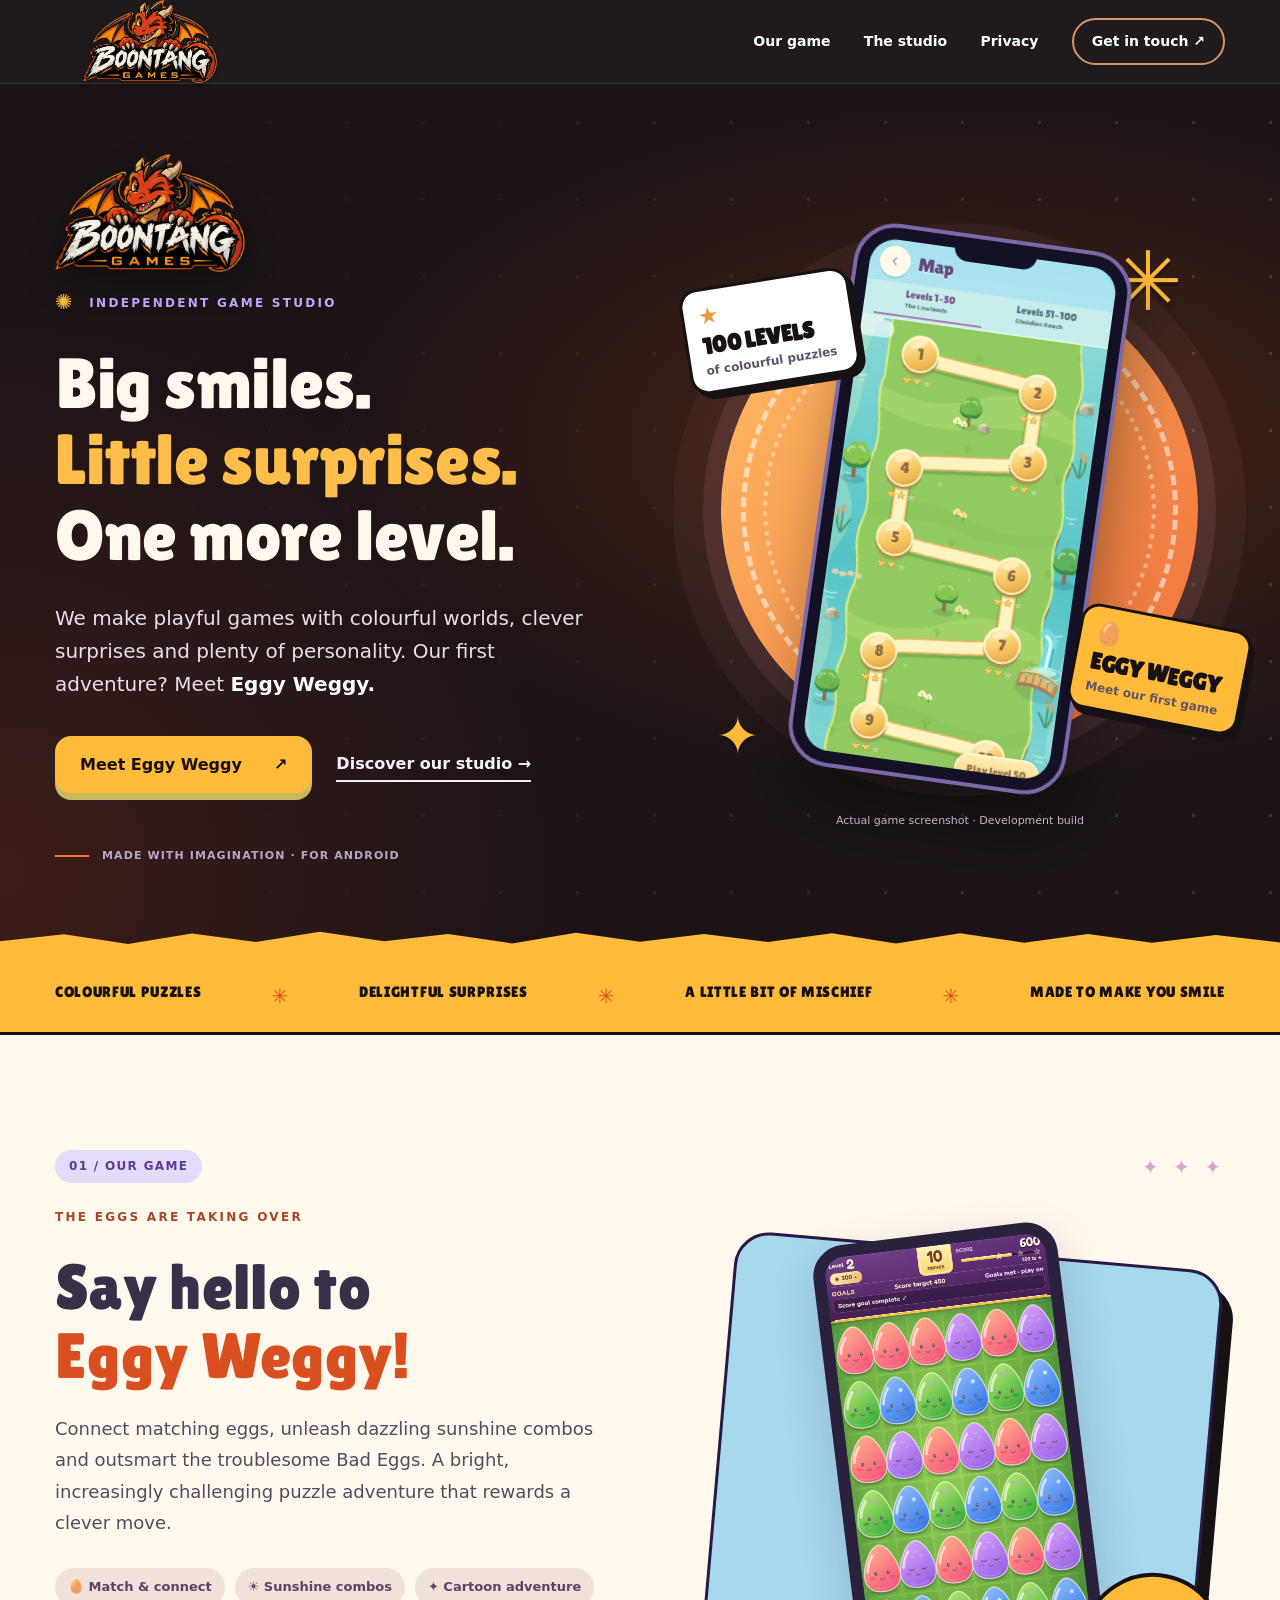
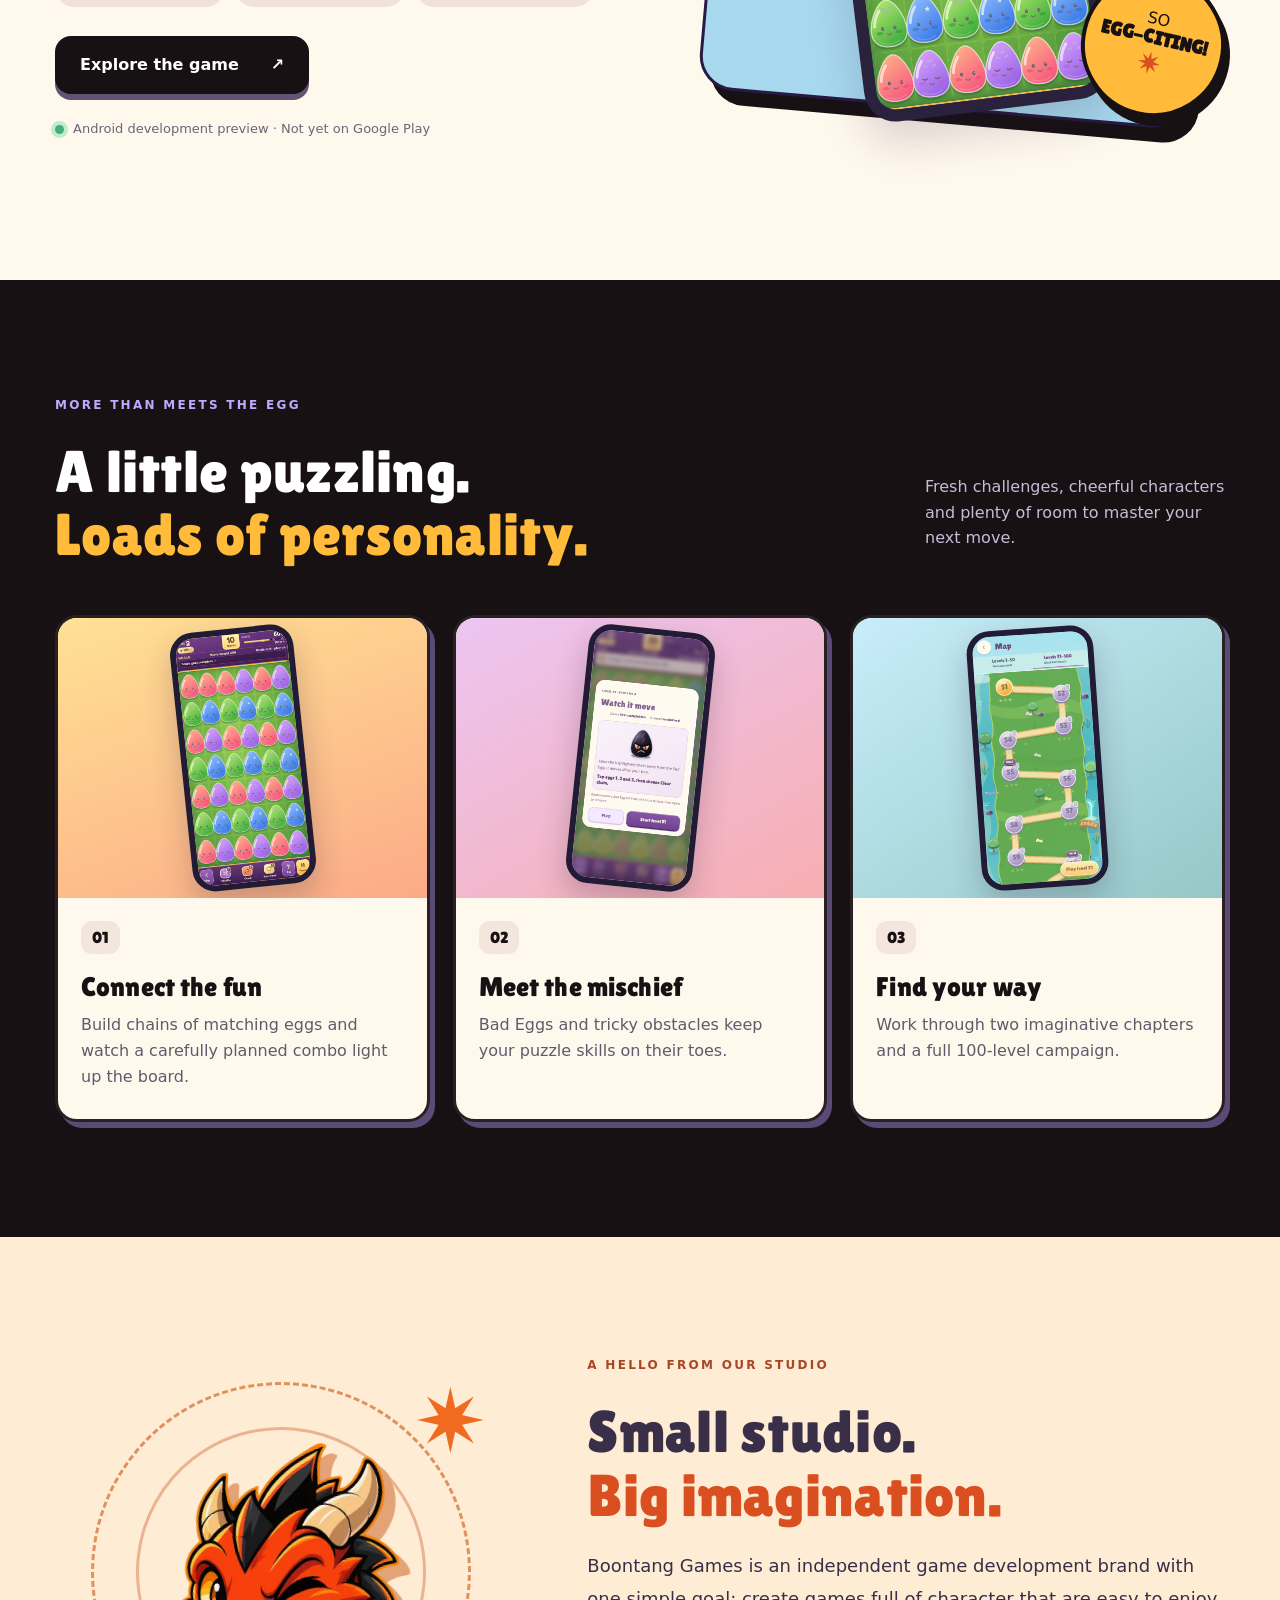
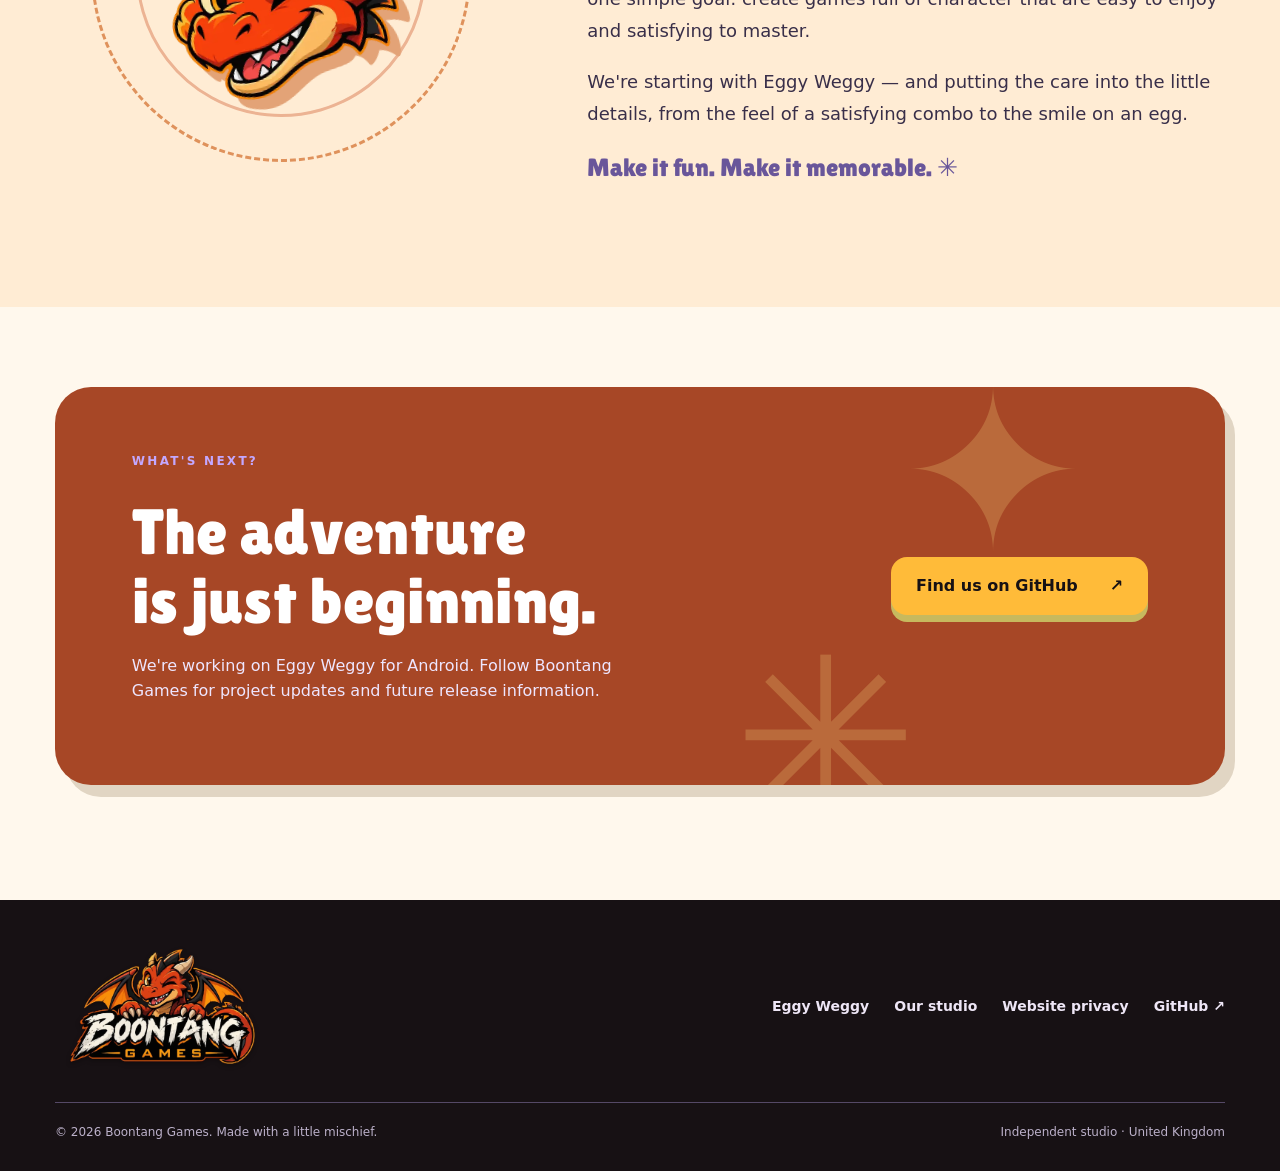
==== commit e5384704: "Integrate official Boontang Games logo pack into redesigned site" ====
--- a/index.html
+++ b/index.html
@@ -3,13 +3,13 @@
 <head>
   <meta charset="utf-8">
   <meta name="viewport" content="width=device-width,initial-scale=1">
-  <meta name="theme-color" content="#19152e">
+  <meta name="theme-color" content="#171114">
   <meta name="description" content="Boontang Games is an independent UK games studio creating Eggy Weggy, a colourful Android puzzle adventure.">
   <meta property="og:title" content="Boontang Games — Playful worlds. Seriously fun.">
   <meta property="og:description" content="Meet Eggy Weggy, a bright and mischievous puzzle adventure from independent studio Boontang Games.">
   <meta property="og:type" content="website">
   <meta property="og:url" content="https://boontanggames.com/">
-  <link rel="icon" type="image/svg+xml" href="assets/dragon-mark.svg">
+  <link rel="icon" type="image/webp" href="assets/boontang-head.webp">
   <link rel="canonical" href="https://boontanggames.com/">
   <link rel="stylesheet" href="styles.css">
   <title>Boontang Games — Playful worlds. Seriously fun.</title>
@@ -19,8 +19,8 @@
 <header class="site-header">
   <div class="wrap nav-wrap">
     <a href="/" class="brand" aria-label="Boontang Games — home">
-      <img src="assets/dragon-mark.svg" width="49" height="49" alt="" class="brand-logo">
-      <span class="brand-wordmark">BOONTANG <strong>GAMES</strong></span>
+      <img src="assets/boontang-logo.webp" width="1000" height="620" alt="" class="brand-full">
+      
     </a>
     <nav class="nav-links" aria-label="Main navigation">
       <a href="#game">Our game</a>
@@ -35,7 +35,7 @@
     <div class="hero-pattern" aria-hidden="true"></div>
     <div class="wrap hero-grid">
       <div class="hero-copy">
-        <p class="eyebrow light"><span class="mini-spark">✺</span> INDEPENDENT GAME STUDIO</p>
+        <img class="hero-logo" src="assets/boontang-logo.webp" width="1000" height="620" alt="Boontang Games official winking dragon logo"><p class="eyebrow light"><span class="mini-spark">✺</span> INDEPENDENT GAME STUDIO</p>
         <h1>Big smiles.<br><span class="hero-yellow">Little surprises.</span><br>One more level.</h1>
         <p class="hero-description">We make playful games with colourful worlds, clever surprises and plenty of personality. Our first adventure? Meet <strong>Eggy Weggy.</strong></p>
         <div class="button-row">
@@ -118,7 +118,7 @@
     <div class="wrap studio-grid">
       <div class="studio-art">
         <span class="studio-orbit one"></span><span class="studio-orbit two"></span>
-        <img src="assets/dragon-mark.svg" class="studio-dragon" width="250" height="250" alt="A friendly winking dragon emblem">
+        <img src="assets/boontang-head.webp" class="studio-dragon" width="450" height="450" alt="Boontang Games official winking dragon head">
         <span class="studio-spark" aria-hidden="true">✷</span>
       </div>
       <div class="studio-copy">
@@ -142,8 +142,8 @@
 <footer class="site-footer">
   <div class="wrap footer-upper">
     <a href="/" class="brand brand-footer" aria-label="Boontang Games home">
-      <img src="assets/dragon-mark.svg" width="46" height="46" alt="">
-      <span class="brand-wordmark">BOONTANG <strong>GAMES</strong></span>
+      <img src="assets/boontang-logo.webp" width="1000" height="620" alt="" class="brand-full">
+      
     </a>
     <div class="footer-links"><a href="eggy-weggy.html">Eggy Weggy</a><a href="#about">Our studio</a><a href="privacy.html">Website privacy</a><a href="https://github.com/boontanggames" rel="noopener noreferrer">GitHub ↗</a></div>
   </div>
--- a/styles.css
+++ b/styles.css
@@ -1,8 +1,8 @@
 @font-face{font-family:Lilita;src:url("assets/lilita-one.ttf") format("truetype");font-display:swap}
-:root{--ink:#19152e;--ink2:#282142;--paper:#fff8ed;--paper2:#fff3dd;--white:#fff;--coral:#ff745c;--coral-dark:#d64d42;--yellow:#fce96b;--pink:#f9b4ca;--blue:#a7d8ee;--purple:#7657c5;--text:#392f49;--muted:#6e6477;--border:#e5d9c7;--round:26px}
+:root{--ink:#171114;--ink2:#292024;--paper:#fff8ed;--paper2:#fff3dd;--white:#fff;--coral:#ff7439;--coral-dark:#d94f20;--yellow:#ffbb39;--pink:#f9b4ca;--blue:#a7d8ee;--purple:#a74726;--text:#392f49;--muted:#6e6477;--border:#e5d9c7;--round:26px}
 *{box-sizing:border-box}html{scroll-behavior:smooth;scroll-padding-top:95px}body{margin:0;font-family:"Trebuchet MS",system-ui,-apple-system,"Segoe UI",sans-serif;line-height:1.6;color:var(--text);background:var(--paper);font-size:16px}h1,h2,h3,p,figure{margin-top:0}h1,h2,h3{font-family:Lilita,"Trebuchet MS",system-ui,sans-serif;font-weight:400;letter-spacing:.005em;line-height:1.08}h2{font-size:clamp(37px,4.6vw,65px);margin-bottom:23px}h3{font-size:27px}a{color:inherit}a:focus-visible,button:focus-visible,summary:focus-visible{outline:3px solid var(--coral);outline-offset:5px}img{max-width:100%;height:auto}.wrap{width:min(1170px,calc(100% - 48px));margin-inline:auto}.skip{position:absolute;left:15px;top:-90px;padding:12px 20px;background:var(--yellow);color:var(--ink);z-index:100;border-radius:10px}.skip:focus{top:12px}.section{padding:clamp(72px,9vw,116px) 0}
-.site-header{z-index:40;position:sticky;top:0;background:#19152ef4;color:white;border-bottom:1px solid rgba(255,255,255,.12);backdrop-filter:blur(18px)}.nav-wrap{min-height:83px;display:flex;justify-content:space-between;align-items:center;gap:30px}.brand{display:inline-flex;align-items:center;gap:10px;color:white;text-decoration:none;white-space:nowrap}.brand-logo{filter:drop-shadow(0 3px 0 rgba(0,0,0,.18));transition:transform .2s}.brand:hover .brand-logo{transform:rotate(-5deg)}.brand-wordmark{display:flex;flex-direction:column;line-height:.87;font-family:Lilita,system-ui,sans-serif;font-size:24px;letter-spacing:.02em}.brand-wordmark strong{font-weight:400;color:var(--yellow)}.nav-links{display:flex;align-items:center;justify-content:flex-end;gap:clamp(15px,2.6vw,35px)}.nav-links a{text-decoration:none;font-size:14px;font-weight:800;white-space:nowrap}.nav-links a:hover{text-decoration:underline;text-underline-offset:8px}.nav-links .nav-contact{padding:10px 18px;border:2px solid rgba(255,255,255,.48);border-radius:999px}.nav-links .nav-contact:hover{background:white;color:var(--ink);text-decoration:none}
-.section-dark{color:var(--paper)}.hero{position:relative;overflow:hidden;background:#201834;isolation:isolate}.hero::before{content:"";position:absolute;inset:0;z-index:-2;background:radial-gradient(ellipse at 76% 41%,#45366e 0%,transparent 47%),radial-gradient(circle at 0% 90%,#34244f,transparent 38%)}.hero-pattern{position:absolute;inset:0;z-index:-1;background-image:radial-gradient(circle,#faefaa 1.2px,transparent 2px);background-size:77px 77px;opacity:.16;mask-image:linear-gradient(to right,transparent 6%,#000 100%)}.hero-grid{display:grid;grid-template-columns:1.06fr .94fr;align-items:center;min-height:700px;gap:42px;padding-top:70px;padding-bottom:95px}.eyebrow{font-weight:900;letter-spacing:.19em;color:var(--purple);font-size:12px;margin:0 0 25px;text-transform:uppercase}.eyebrow.light{color:#c3a8ff}.mini-spark{color:var(--yellow);font-size:21px;vertical-align:-2px;margin-right:8px}.hero-copy h1{font-size:clamp(49px,5.55vw,84px);line-height:1.07;max-width:690px;letter-spacing:-.006em;margin:0 0 29px}.hero-yellow{color:var(--yellow)}.hero-description{max-width:540px;font-size:clamp(17px,1.7vw,20px);line-height:1.66;color:#e7dfe9}.hero-description strong{color:white}.button-row{display:flex;gap:24px;align-items:center;flex-wrap:wrap;margin-top:34px}.btn{display:inline-flex;align-items:center;justify-content:space-between;gap:32px;text-decoration:none;font-weight:900;border-radius:16px;padding:16px 25px;font-size:16px;min-height:56px;transition:transform .18s,box-shadow .18s}.btn:hover{transform:translateY(-3px)}.btn-lemon{background:var(--yellow);color:var(--ink);box-shadow:0 7px 0 #c7b95e}.btn-lemon:hover{box-shadow:0 9px 0 #c7b95e}.btn-ink{background:var(--ink);color:white;box-shadow:0 6px 0 #635274}.btn-ink:hover{box-shadow:0 8px 0 #635274}.text-arrow{font-weight:900;text-decoration:none;color:var(--ink);border-bottom:2px solid currentColor;padding:4px 0}.text-arrow:hover{color:var(--coral-dark)}.text-arrow.light-link{color:#f6f0ff}.hero-note{display:flex;align-items:center;gap:13px;color:#b5a7c6;font-weight:700;font-size:11px;letter-spacing:.1em;margin-top:54px}.hero-line{width:34px;height:2px;background:var(--coral)}
+.site-header{z-index:40;position:sticky;top:0;background:#171114f5;color:white;border-bottom:1px solid rgba(255,255,255,.12);backdrop-filter:blur(18px)}.nav-wrap{min-height:83px;display:flex;justify-content:space-between;align-items:center;gap:30px}.brand{display:inline-flex;align-items:center;gap:10px;color:white;text-decoration:none;white-space:nowrap}.brand-logo{filter:drop-shadow(0 3px 0 rgba(0,0,0,.18));transition:transform .2s}.brand:hover .brand-logo{transform:rotate(-5deg)}.brand-wordmark{display:flex;flex-direction:column;line-height:.87;font-family:Lilita,system-ui,sans-serif;font-size:24px;letter-spacing:.02em}.brand-wordmark strong{font-weight:400;color:var(--yellow)}.nav-links{display:flex;align-items:center;justify-content:flex-end;gap:clamp(15px,2.6vw,35px)}.nav-links a{text-decoration:none;font-size:14px;font-weight:800;white-space:nowrap}.nav-links a:hover{text-decoration:underline;text-underline-offset:8px}.nav-links .nav-contact{padding:10px 18px;border:2px solid rgba(255,255,255,.48);border-radius:999px}.nav-links .nav-contact:hover{background:white;color:var(--ink);text-decoration:none}
+.section-dark{color:var(--paper)}.hero{position:relative;overflow:hidden;background:#1b1316;isolation:isolate}.hero::before{content:"";position:absolute;inset:0;z-index:-2;background:radial-gradient(ellipse at 76% 41%,#4d2516 0%,transparent 47%),radial-gradient(circle at 0% 90%,#3c1d1a,transparent 38%)}.hero-pattern{position:absolute;inset:0;z-index:-1;background-image:radial-gradient(circle,#faefaa 1.2px,transparent 2px);background-size:77px 77px;opacity:.16;mask-image:linear-gradient(to right,transparent 6%,#000 100%)}.hero-grid{display:grid;grid-template-columns:1.06fr .94fr;align-items:center;min-height:700px;gap:42px;padding-top:70px;padding-bottom:95px}.eyebrow{font-weight:900;letter-spacing:.19em;color:var(--purple);font-size:12px;margin:0 0 25px;text-transform:uppercase}.eyebrow.light{color:#c3a8ff}.mini-spark{color:var(--yellow);font-size:21px;vertical-align:-2px;margin-right:8px}.hero-copy h1{font-size:clamp(49px,5.55vw,84px);line-height:1.07;max-width:690px;letter-spacing:-.006em;margin:0 0 29px}.hero-yellow{color:var(--yellow)}.hero-description{max-width:540px;font-size:clamp(17px,1.7vw,20px);line-height:1.66;color:#e7dfe9}.hero-description strong{color:white}.button-row{display:flex;gap:24px;align-items:center;flex-wrap:wrap;margin-top:34px}.btn{display:inline-flex;align-items:center;justify-content:space-between;gap:32px;text-decoration:none;font-weight:900;border-radius:16px;padding:16px 25px;font-size:16px;min-height:56px;transition:transform .18s,box-shadow .18s}.btn:hover{transform:translateY(-3px)}.btn-lemon{background:var(--yellow);color:var(--ink);box-shadow:0 7px 0 #c7b95e}.btn-lemon:hover{box-shadow:0 9px 0 #c7b95e}.btn-ink{background:var(--ink);color:white;box-shadow:0 6px 0 #635274}.btn-ink:hover{box-shadow:0 8px 0 #635274}.text-arrow{font-weight:900;text-decoration:none;color:var(--ink);border-bottom:2px solid currentColor;padding:4px 0}.text-arrow:hover{color:var(--coral-dark)}.text-arrow.light-link{color:#f6f0ff}.hero-note{display:flex;align-items:center;gap:13px;color:#b5a7c6;font-weight:700;font-size:11px;letter-spacing:.1em;margin-top:54px}.hero-line{width:34px;height:2px;background:var(--coral)}
 .hero-visual{min-height:625px;display:grid;place-items:center;position:relative}.hero-halo{position:absolute;width:90%;aspect-ratio:1;border-radius:50%;background:linear-gradient(145deg,#f9b4ca,#ffcf75);box-shadow:0 0 0 18px rgba(249,180,202,.09),0 0 0 48px rgba(249,180,202,.045);transform:rotate(-14deg)}.hero-halo::before,.hero-halo::after{content:"";position:absolute;border:5px dashed rgba(255,255,255,.55);border-radius:50%;inset:20px}.hero-halo::after{inset:42px;border-style:dotted;opacity:.7}.phone-wrap{position:relative;transform:rotate(8deg);filter:drop-shadow(12px 35px 30px rgba(0,0,0,.33))}.phone-shell{background:#141126;padding:12px;border:4px solid #7c6aa8;border-radius:42px;width:clamp(210px,22vw,280px);max-height:560px;overflow:hidden}.phone-shell img{display:block;border-radius:26px;width:100%;height:516px;object-fit:cover;object-position:top}.phone-top{position:absolute;top:12px;left:50%;transform:translateX(-50%);height:16px;width:83px;background:#141126;border-radius:0 0 14px 14px;z-index:1}.floating-label{position:absolute;background:white;border:3px solid var(--ink);box-shadow:5px 6px 0 var(--ink);padding:12px 19px 12px 14px;border-radius:18px;color:var(--ink);display:flex;flex-direction:column;font-size:16px;line-height:1.15;transform:rotate(-9deg)}.floating-label strong{font-family:Lilita,system-ui,sans-serif;font-size:23px}.floating-label small{font-size:12px;color:#60526a;font-weight:800;margin-top:5px}.floating-emoji{font-size:23px;color:#ed9b43;margin-bottom:4px}.level-label{top:13%;left:-2%}.game-label{right:-4%;bottom:16%;transform:rotate(11deg);background:var(--yellow)}.burst{position:absolute;font-size:82px;color:var(--yellow);text-shadow:0 4px 0 rgba(0,0,0,.2)}.burst-one{right:8%;top:3%}.burst-two{left:4%;bottom:7%;font-size:52px}.visual-footnote{position:absolute;bottom:-8px;text-align:center;color:#c6b4cf;font-size:11px}.hero-bottom-wave{position:absolute;bottom:-1px;left:0;right:0;height:34px;background:var(--yellow);clip-path:polygon(0 43%,5% 22%,10% 51%,15% 20%,20% 45%,25% 15%,30% 43%,35% 21%,40% 49%,45% 18%,50% 44%,55% 21%,60% 45%,65% 19%,70% 49%,75% 19%,80% 47%,85% 21%,90% 47%,95% 24%,100% 46%,100% 100%,0 100%)}
 .ticker{background:var(--yellow);padding:20px 0;border-bottom:3px solid var(--ink);color:var(--ink)}.ticker-inner{display:flex;justify-content:space-between;gap:16px;flex-wrap:wrap;font-family:Lilita,system-ui,sans-serif;font-size:15px;letter-spacing:.045em}.ticker-inner span:nth-child(even){color:var(--coral-dark);font-size:20px}
 .featured{background:var(--paper)}.section-kicker{display:flex;justify-content:space-between;align-items:center;margin-bottom:12px}.pill{display:inline-block;font-size:12px;font-weight:900;letter-spacing:.11em;padding:7px 14px;border-radius:999px}.pill-purple{background:#e6dafa;color:#563d93}.tiny-decoration{color:#d9a3ca;font-size:20px;letter-spacing:.2em}.featured-grid{display:grid;grid-template-columns:1.03fr .97fr;align-items:center;gap:80px;min-height:570px}.featured-copy h2{font-size:clamp(49px,5vw,75px)}.accent-red{color:var(--coral-dark)}.featured-copy>p:not(.eyebrow):not(.status-note){max-width:570px;font-size:18px;line-height:1.74;color:#544b5b}.feature-pills{display:flex;flex-wrap:wrap;gap:10px;margin-top:30px}.feature-pills span{font-size:13px;font-weight:900;border-radius:99px;padding:9px 13px;background:#f0e1d9;color:#5f4268}.featured .button-row{margin-top:29px}.status-note{display:flex;align-items:center;gap:9px;font-size:13px;color:var(--muted);margin-top:25px}.status-dot{height:9px;width:9px;display:inline-block;background:#47ad79;border-radius:50%;box-shadow:0 0 0 4px #bfeccf}
@@ -18,3 +18,10 @@
 @media(max-width:600px){.wrap{width:min(100% - 34px,520px)}.site-header .brand-wordmark{font-size:20px}.brand-logo{height:40px;width:40px}.nav-wrap{gap:12px}.nav-links{gap:13px}.nav-links a{font-size:12px}.nav-links a:nth-child(2),.nav-links a:nth-child(3){display:none}.nav-links .nav-contact{padding:7px 10px}.hero-grid{padding-top:54px;padding-bottom:76px}.hero-copy h1{font-size:clamp(45px,10vw,62px)}.hero-description{font-size:16px}.button-row{justify-content:center;gap:19px}.hero-note{font-size:10px}.hero-visual{min-height:460px}.hero-halo{width:87%}.phone-shell{width:214px;padding:8px;border-radius:33px}.phone-shell img{height:387px;border-radius:23px}.phone-top{top:8px}.floating-label{padding:8px 10px;transform:scale(.72) rotate(-7deg)}.floating-label strong{font-size:21px}.level-label{top:10%;left:-11%}.game-label{right:-12%;bottom:12%}.burst-one{font-size:49px;right:2%;top:4%}.burst-two{font-size:37px}.visual-footnote{bottom:-8px}.ticker-inner span:nth-of-type(n+6){display:none}.ticker-inner{gap:9px}.ticker-inner span{font-size:10px}.section{padding:64px 0}.featured-copy h2{font-size:54px}.feature-image-stack{min-height:460px}.feature-backdrop{height:370px}.featured-shot{height:395px;width:202px}.feature-sticker{height:113px;width:113px;right:0;bottom:12px}.feature-sticker strong{font-size:15px}.feature-sticker span:last-child{font-size:24px}.feature-cards{grid-template-columns:1fr;gap:22px}.feature-card{max-width:520px}.card-art{height:250px}.card-shot{height:242px}.card-content{padding:22px}.studio-grid{gap:20px}.studio-art{min-height:295px}.studio-orbit{width:270px;height:270px}.studio-dragon{width:188px}.studio-copy p:not(.eyebrow){font-size:16px}.cta-card{border-radius:26px;padding:40px 24px}.cta-card .btn{white-space:normal}.footer-upper{flex-direction:column;align-items:flex-start}.footer-links{gap:14px 22px}.game-hero-copy h1{font-size:clamp(80px,21vw,120px)}.game-hero-egg{left:72%;top:0;font-size:55px}.game-hero-media{height:440px}.game-hero-media>img{height:420px}.game-shot-back{inset:26px 4px}.gallery-grid{gap:15px}.gallery-grid img{height:280px;border-width:5px;border-radius:18px}.gallery-grid figcaption{font-size:16px}.steps{grid-template-columns:1fr;gap:16px}.availability-grid{gap:30px}.policy-main{padding:50px 0 70px}.policy-body h2{font-size:28px;margin-top:38px}}
 @media(max-width:360px){.brand-wordmark{font-size:18px!important}.nav-links a:not(.nav-contact){display:none}.nav-links .nav-contact{font-size:12px}.hero-copy h1{font-size:43px}.floating-label{transform:scale(.66)}.gallery-grid img{height:230px}.cta-card h2{font-size:40px}}
 @media(prefers-reduced-motion:reduce){html{scroll-behavior:auto}.btn,.brand-logo,.card-shot{transition:none}.btn:hover,.brand:hover .brand-logo,.feature-card:hover .card-shot{transform:none}}
+
+/* Official winking dragon assets */
+.brand{gap:0}.brand-full{display:block;width:190px;height:auto;max-height:83px;object-fit:contain;filter:drop-shadow(0 2px 2px #0004);transition:transform .2s}.brand:hover .brand-full{transform:translateY(-2px)}.brand-footer .brand-full{width:215px;max-height:115px}.hero-logo{display:block;width:190px;height:auto;margin:0 0 14px;filter:drop-shadow(0 12px 16px #0004)}.studio-dragon{width:235px;max-width:90%;filter:drop-shadow(9px 12px 0 #e3a377)}.studio-orbit{border-color:#df925c}.studio-orbit.two{border-color:#ecb393}.studio-spark{color:#f06a20}.hero-yellow{color:#ffbd49}.hero-halo{background:linear-gradient(145deg,#ffbd65,#f06f3a)}.cta-card{background:#a74726}.nav-links .nav-contact{border-color:#d49568}
+@media(max-width:850px){.hero-logo{margin:0 auto 14px;width:175px}.brand-full{width:165px;max-height:72px}.brand-footer .brand-full{width:205px}}
+@media(max-width:600px){.brand-full{width:150px;max-height:70px}.brand-footer .brand-full{width:185px}.hero-logo{width:140px}.studio-dragon{width:205px}.nav-wrap{gap:8px}.nav-links{gap:9px}}
+@media(max-width:360px){.brand-full{width:130px}.nav-links .nav-contact{padding:6px 9px}}
+@media(prefers-reduced-motion:reduce){.brand:hover .brand-full{transform:none}}
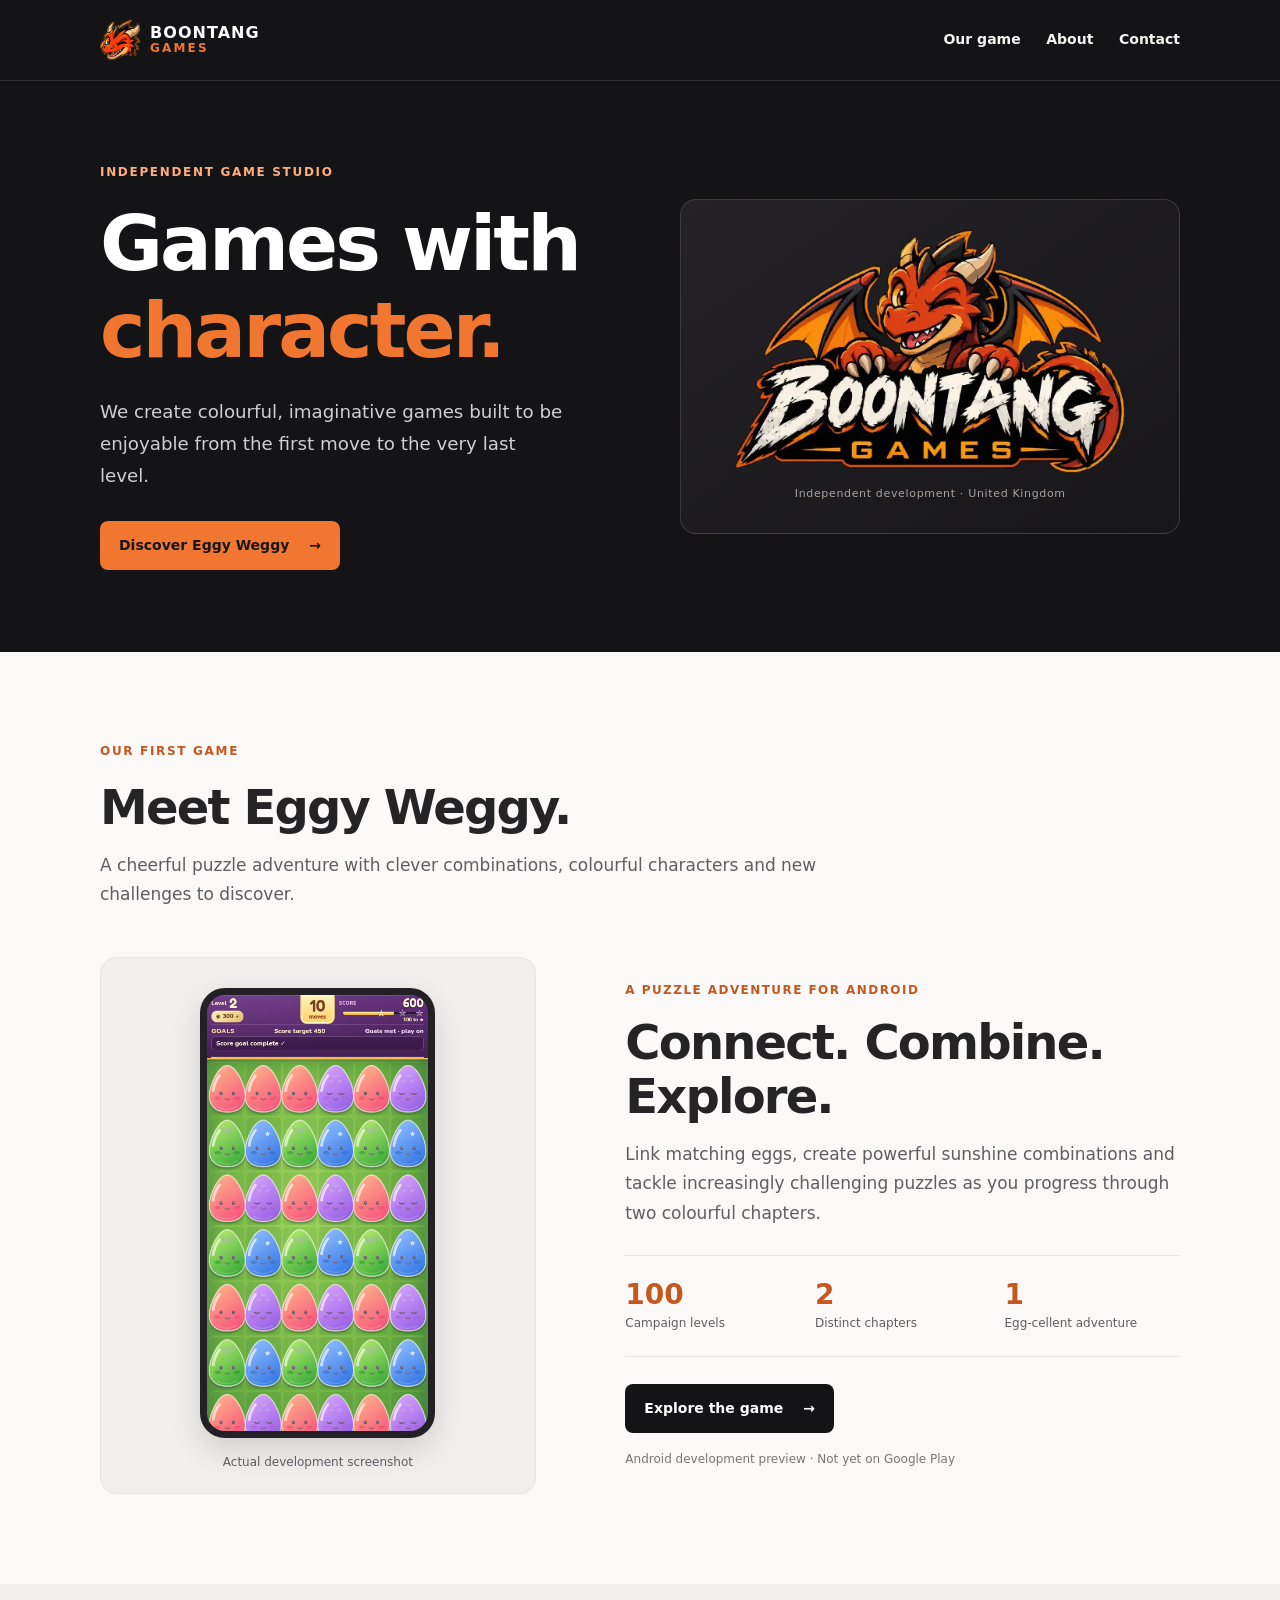
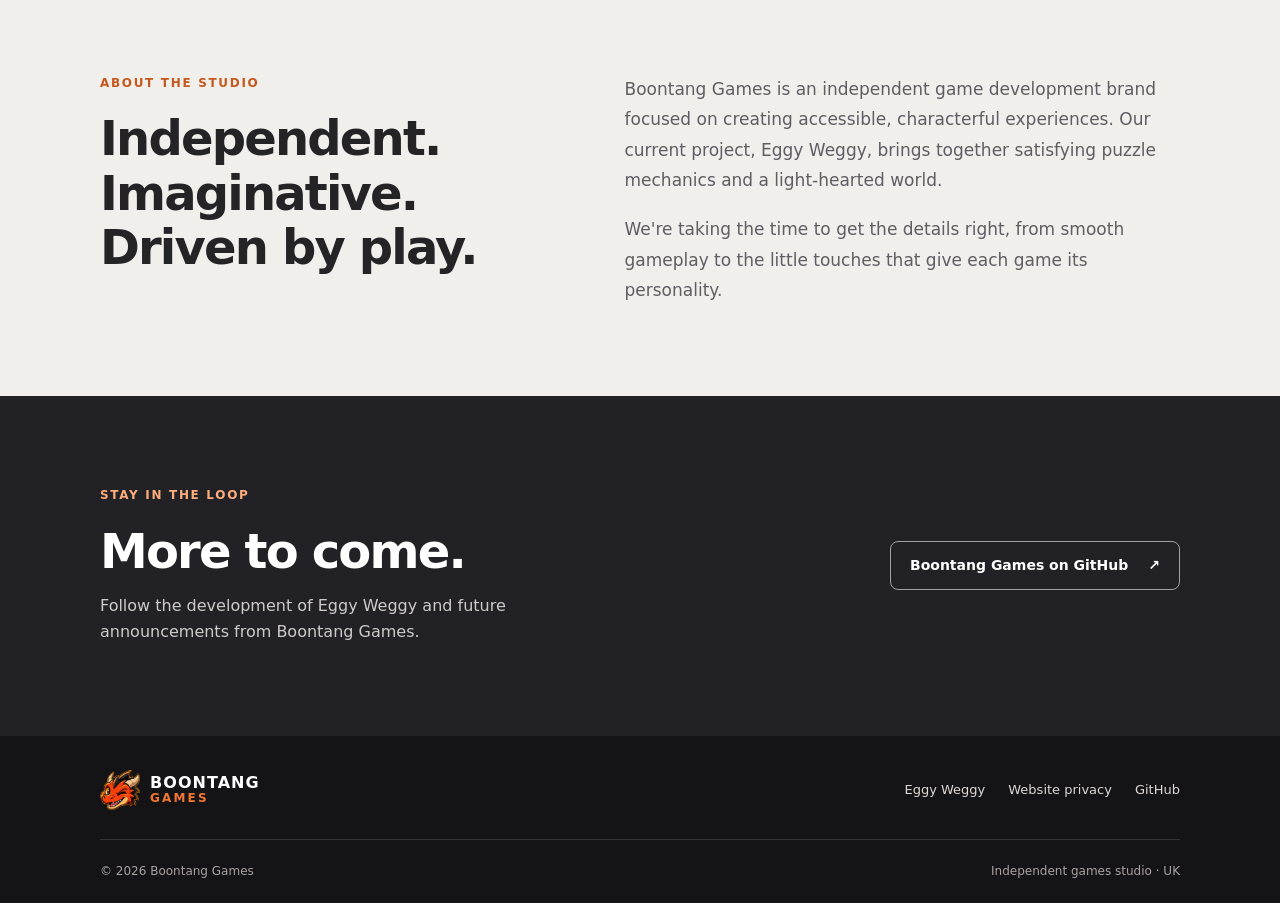
==== commit 919d53ca: "Rebuild website as a clean mobile-first professional design" ====
--- a/index.html
+++ b/index.html
@@ -1,153 +1,75 @@
 <!doctype html>
 <html lang="en-GB">
 <head>
-  <meta charset="utf-8">
-  <meta name="viewport" content="width=device-width,initial-scale=1">
-  <meta name="theme-color" content="#171114">
-  <meta name="description" content="Boontang Games is an independent UK games studio creating Eggy Weggy, a colourful Android puzzle adventure.">
-  <meta property="og:title" content="Boontang Games — Playful worlds. Seriously fun.">
-  <meta property="og:description" content="Meet Eggy Weggy, a bright and mischievous puzzle adventure from independent studio Boontang Games.">
-  <meta property="og:type" content="website">
-  <meta property="og:url" content="https://boontanggames.com/">
-  <link rel="icon" type="image/webp" href="assets/boontang-head.webp">
-  <link rel="canonical" href="https://boontanggames.com/">
-  <link rel="stylesheet" href="styles.css">
-  <title>Boontang Games — Playful worlds. Seriously fun.</title>
+<meta charset="utf-8">
+<meta name="viewport" content="width=device-width, initial-scale=1">
+<meta name="theme-color" content="#141416">
+<meta name="description" content="Boontang Games is an independent games studio developing Eggy Weggy, a colourful puzzle adventure for Android.">
+<meta property="og:title" content="Boontang Games | Independent game studio">
+<meta property="og:description" content="Discover Eggy Weggy, a colourful puzzle adventure from Boontang Games.">
+<meta property="og:type" content="website">
+<meta property="og:url" content="https://boontanggames.com/">
+<link rel="canonical" href="https://boontanggames.com/">
+<link rel="icon" type="image/webp" href="assets/boontang-head.webp">
+<link rel="stylesheet" href="styles.css?v=clean-mobile-3">
+<style>html,body{max-width:100%}*,*::before,*::after{box-sizing:border-box}img{max-width:100%;height:auto}.brand-avatar{width:40px;height:40px;object-fit:contain}.official-logo{display:block;width:min(100%,390px);height:auto}</style>
+<title>Boontang Games | Independent game studio</title>
 </head>
 <body>
-<a class="skip" href="#main">Skip to content</a>
+<a class="skip-link" href="#main">Skip to content</a>
 <header class="site-header">
-  <div class="wrap nav-wrap">
-    <a href="/" class="brand" aria-label="Boontang Games — home">
-      <img src="assets/boontang-logo.webp" width="1000" height="620" alt="" class="brand-full">
-      
-    </a>
-    <nav class="nav-links" aria-label="Main navigation">
-      <a href="#game">Our game</a>
-      <a href="#about">The studio</a>
-      <a href="privacy.html">Privacy</a>
-      <a href="#contact" class="nav-contact">Get in touch <span aria-hidden="true">↗</span></a>
-    </nav>
-  </div>
+ <div class="container header-content">
+  <a href="/" class="brand" aria-label="Boontang Games home"><img class="brand-avatar" src="assets/boontang-head.webp" width="40" height="40" alt=""><span class="brand-name">BOONTANG <b>GAMES</b></span></a>
+  <nav class="navigation" aria-label="Main navigation"><a href="#games">Our game</a><a href="#studio">About</a><a class="nav-extra" href="#contact">Contact</a></nav>
+ </div>
 </header>
 <main id="main">
-  <section class="hero section-dark" id="top">
-    <div class="hero-pattern" aria-hidden="true"></div>
-    <div class="wrap hero-grid">
-      <div class="hero-copy">
-        <img class="hero-logo" src="assets/boontang-logo.webp" width="1000" height="620" alt="Boontang Games official winking dragon logo"><p class="eyebrow light"><span class="mini-spark">✺</span> INDEPENDENT GAME STUDIO</p>
-        <h1>Big smiles.<br><span class="hero-yellow">Little surprises.</span><br>One more level.</h1>
-        <p class="hero-description">We make playful games with colourful worlds, clever surprises and plenty of personality. Our first adventure? Meet <strong>Eggy Weggy.</strong></p>
-        <div class="button-row">
-          <a class="btn btn-lemon" href="#game">Meet Eggy Weggy <span aria-hidden="true">↗</span></a>
-          <a class="text-arrow light-link" href="#about">Discover our studio <span aria-hidden="true">→</span></a>
-        </div>
-        <div class="hero-note"><span class="hero-line" aria-hidden="true"></span> MADE WITH IMAGINATION · FOR ANDROID</div>
-      </div>
-      <div class="hero-visual">
-        <div class="hero-halo"></div>
-        <div class="burst burst-one" aria-hidden="true">✳</div>
-        <div class="burst burst-two" aria-hidden="true">✦</div>
-        <div class="phone-wrap">
-          <div class="phone-shell">
-            <div class="phone-top" aria-hidden="true"></div>
-            <img src="assets/eggy-map.png" alt="Eggy Weggy's colourful chapter map with a winding route through cartoon islands" width="390" height="844" fetchpriority="high">
-          </div>
-        </div>
-        <div class="floating-label level-label"><span class="floating-emoji" aria-hidden="true">★</span><strong>100 LEVELS</strong><small>of colourful puzzles</small></div>
-        <div class="floating-label game-label"><span class="floating-emoji" aria-hidden="true">🥚</span><strong>EGGY WEGGY</strong><small>Meet our first game</small></div>
-        <span class="visual-footnote">Actual game screenshot · Development build</span>
-      </div>
+ <section class="hero">
+  <div class="container hero-layout">
+   <div class="hero-copy">
+    <p class="eyebrow eyebrow-light">INDEPENDENT GAME STUDIO</p>
+    <h1>Games with<br><em>character.</em></h1>
+    <p>We create colourful, imaginative games built to be enjoyable from the first move to the very last level.</p>
+    <a href="#games" class="button button-orange">Discover Eggy Weggy <span aria-hidden="true">→</span></a>
+   </div>
+   <div class="hero-branding"><img class="official-logo" src="assets/boontang-logo.webp" width="1000" height="620" alt="Boontang Games official orange winking dragon logo"><span>Independent development · United Kingdom</span></div>
+  </div>
+ </section>
+
+ <section class="section game-showcase" id="games" aria-labelledby="game-heading">
+  <div class="container">
+   <div class="section-intro"><p class="eyebrow">OUR FIRST GAME</p><h2 id="game-heading">Meet Eggy Weggy.</h2><p>A cheerful puzzle adventure with clever combinations, colourful characters and new challenges to discover.</p></div>
+   <div class="showcase-layout">
+    <div class="showcase-media"><div class="screen-frame"><img src="assets/eggy-gameplay.png" width="360" height="760" alt="Real Eggy Weggy gameplay showing colourful eggs on a puzzle board" loading="lazy"></div><p class="image-caption">Actual development screenshot</p></div>
+    <div class="showcase-copy">
+     <p class="kicker">A PUZZLE ADVENTURE FOR ANDROID</p>
+     <h3>Connect. Combine.<br>Explore.</h3>
+     <p>Link matching eggs, create powerful sunshine combinations and tackle increasingly challenging puzzles as you progress through two colourful chapters.</p>
+     <div class="specs"><div><strong>100</strong><span>Campaign levels</span></div><div><strong>2</strong><span>Distinct chapters</span></div><div><strong>1</strong><span>Egg-cellent adventure</span></div></div>
+     <a href="eggy-weggy.html" class="button button-dark">Explore the game <span aria-hidden="true">→</span></a>
+     <p class="availability">Android development preview · Not yet on Google Play</p>
     </div>
-    <div class="hero-bottom-wave" aria-hidden="true"></div>
-  </section>
+   </div>
+  </div>
+ </section>
 
-  <div class="ticker" aria-label="Colourful puzzles, delightful surprises and a little bit of mischief">
-    <div class="wrap ticker-inner"><span>COLOURFUL PUZZLES</span><span aria-hidden="true">✳</span><span>DELIGHTFUL SURPRISES</span><span aria-hidden="true">✳</span><span>A LITTLE BIT OF MISCHIEF</span><span aria-hidden="true">✳</span><span>MADE TO MAKE YOU SMILE</span></div>
+ <section class="section studio-section" id="studio">
+  <div class="container studio-layout">
+   <div><p class="eyebrow">ABOUT THE STUDIO</p><h2>Independent.<br>Imaginative.<br>Driven by play.</h2></div>
+   <div><p>Boontang Games is an independent game development brand focused on creating accessible, characterful experiences. Our current project, Eggy Weggy, brings together satisfying puzzle mechanics and a light-hearted world.</p><p>We're taking the time to get the details right, from smooth gameplay to the little touches that give each game its personality.</p></div>
   </div>
+ </section>
 
-  <section class="section featured" id="game" aria-labelledby="featured-title">
-    <div class="wrap">
-      <div class="section-kicker"><span class="pill pill-purple">01 / OUR GAME</span><span class="tiny-decoration" aria-hidden="true">✦ ✦ ✦</span></div>
-      <div class="featured-grid">
-        <div class="featured-copy">
-          <p class="eyebrow">THE EGGS ARE TAKING OVER</p>
-          <h2 id="featured-title">Say hello to<br><span class="accent-red">Eggy Weggy!</span></h2>
-          <p>Connect matching eggs, unleash dazzling sunshine combos and outsmart the troublesome Bad Eggs. A bright, increasingly challenging puzzle adventure that rewards a clever move.</p>
-          <div class="feature-pills"><span>🥚 Match & connect</span><span>☀ Sunshine combos</span><span>✦ Cartoon adventure</span></div>
-          <div class="button-row">
-            <a class="btn btn-ink" href="eggy-weggy.html">Explore the game <span aria-hidden="true">↗</span></a>
-          </div>
-          <p class="status-note"><span class="status-dot" aria-hidden="true"></span> Android development preview · Not yet on Google Play</p>
-        </div>
-        <div class="feature-image-stack">
-          <div class="feature-backdrop"></div>
-          <figure class="tilted-shot featured-shot">
-            <img src="assets/eggy-gameplay.png" width="360" height="760" loading="lazy" alt="Eggy Weggy gameplay: coloured eggs, sunshine effects and score targets">
-          </figure>
-          <div class="feature-sticker" aria-hidden="true"><span>SO</span><strong>EGG-CITING!</strong><span>✷</span></div>
-        </div>
-      </div>
-    </div>
-  </section>
-
-  <section class="section experience" aria-labelledby="experience-title">
-    <div class="wrap">
-      <div class="section-heading">
-        <div><p class="eyebrow light">MORE THAN MEETS THE EGG</p><h2 id="experience-title">A little puzzling.<br><span>Loads of personality.</span></h2></div>
-        <p>Fresh challenges, cheerful characters and plenty of room to master your next move.</p>
-      </div>
-      <div class="feature-cards">
-        <article class="feature-card">
-          <div class="card-art card-art-yellow"><img src="assets/eggy-gameplay.png" loading="lazy" width="360" height="760" alt="Connect colourful eggs during a puzzle" class="card-shot"></div>
-          <div class="card-content"><span class="card-number">01</span><h3>Connect the fun</h3><p>Build chains of matching eggs and watch a carefully planned combo light up the board.</p></div>
-        </article>
-        <article class="feature-card">
-          <div class="card-art card-art-pink"><img src="assets/eggy-bad-eggs.png" loading="lazy" width="360" height="760" alt="Bad Eggs appearing on an Eggy Weggy board" class="card-shot"></div>
-          <div class="card-content"><span class="card-number">02</span><h3>Meet the mischief</h3><p>Bad Eggs and tricky obstacles keep your puzzle skills on their toes.</p></div>
-        </article>
-        <article class="feature-card">
-          <div class="card-art card-art-blue"><img src="assets/eggy-chapter-two.png" loading="lazy" width="390" height="844" alt="The second chapter's winding island adventure map" class="card-shot"></div>
-          <div class="card-content"><span class="card-number">03</span><h3>Find your way</h3><p>Work through two imaginative chapters and a full 100-level campaign.</p></div>
-        </article>
-      </div>
-    </div>
-  </section>
-
-  <section class="section studio" id="about" aria-labelledby="studio-title">
-    <div class="wrap studio-grid">
-      <div class="studio-art">
-        <span class="studio-orbit one"></span><span class="studio-orbit two"></span>
-        <img src="assets/boontang-head.webp" class="studio-dragon" width="450" height="450" alt="Boontang Games official winking dragon head">
-        <span class="studio-spark" aria-hidden="true">✷</span>
-      </div>
-      <div class="studio-copy">
-        <p class="eyebrow">A HELLO FROM OUR STUDIO</p>
-        <h2 id="studio-title">Small studio.<br><span class="accent-red">Big imagination.</span></h2>
-        <p>Boontang Games is an independent game development brand with one simple goal: create games full of character that are easy to enjoy and satisfying to master.</p>
-        <p>We're starting with Eggy Weggy — and putting the care into the little details, from the feel of a satisfying combo to the smile on an egg.</p>
-        <span class="scribble">Make it fun. Make it memorable. ✳</span>
-      </div>
-    </div>
-  </section>
-
-  <section class="section next-chapter" id="contact" aria-labelledby="next-title">
-    <div class="wrap cta-card">
-      <span class="cta-confetti confetti-one" aria-hidden="true">✦</span><span class="cta-confetti confetti-two" aria-hidden="true">✳</span>
-      <div><p class="eyebrow light">WHAT'S NEXT?</p><h2 id="next-title">The adventure<br>is just beginning.</h2><p>We're working on Eggy Weggy for Android. Follow Boontang Games for project updates and future release information.</p></div>
-      <a class="btn btn-lemon" href="https://github.com/boontanggames" rel="noopener noreferrer">Find us on GitHub <span aria-hidden="true">↗</span></a>
-    </div>
-  </section>
+ <section class="section contact-section" id="contact">
+  <div class="container contact-layout">
+   <div><p class="eyebrow eyebrow-light">STAY IN THE LOOP</p><h2>More to come.</h2><p>Follow the development of Eggy Weggy and future announcements from Boontang Games.</p></div>
+   <a class="button button-outline" href="https://github.com/boontanggames" rel="noopener noreferrer">Boontang Games on GitHub <span aria-hidden="true">↗</span></a>
+  </div>
+ </section>
 </main>
 <footer class="site-footer">
-  <div class="wrap footer-upper">
-    <a href="/" class="brand brand-footer" aria-label="Boontang Games home">
-      <img src="assets/boontang-logo.webp" width="1000" height="620" alt="" class="brand-full">
-      
-    </a>
-    <div class="footer-links"><a href="eggy-weggy.html">Eggy Weggy</a><a href="#about">Our studio</a><a href="privacy.html">Website privacy</a><a href="https://github.com/boontanggames" rel="noopener noreferrer">GitHub ↗</a></div>
-  </div>
-  <div class="wrap footer-bottom"><span>© 2026 Boontang Games. Made with a little mischief.</span><span>Independent studio · United Kingdom</span></div>
+ <div class="container footer-main"><a class="brand" href="/" aria-label="Boontang Games home"><img class="brand-avatar" src="assets/boontang-head.webp" width="40" height="40" alt=""><span class="brand-name">BOONTANG <b>GAMES</b></span></a><nav aria-label="Footer links"><a href="eggy-weggy.html">Eggy Weggy</a><a href="privacy.html">Website privacy</a><a href="https://github.com/boontanggames" rel="noopener noreferrer">GitHub</a></nav></div>
+ <div class="container footer-bottom"><span>© 2026 Boontang Games</span><span>Independent games studio · UK</span></div>
 </footer>
 </body>
 </html>
--- a/styles.css
+++ b/styles.css
@@ -1,27 +1,106 @@
-@font-face{font-family:Lilita;src:url("assets/lilita-one.ttf") format("truetype");font-display:swap}
-:root{--ink:#171114;--ink2:#292024;--paper:#fff8ed;--paper2:#fff3dd;--white:#fff;--coral:#ff7439;--coral-dark:#d94f20;--yellow:#ffbb39;--pink:#f9b4ca;--blue:#a7d8ee;--purple:#a74726;--text:#392f49;--muted:#6e6477;--border:#e5d9c7;--round:26px}
-*{box-sizing:border-box}html{scroll-behavior:smooth;scroll-padding-top:95px}body{margin:0;font-family:"Trebuchet MS",system-ui,-apple-system,"Segoe UI",sans-serif;line-height:1.6;color:var(--text);background:var(--paper);font-size:16px}h1,h2,h3,p,figure{margin-top:0}h1,h2,h3{font-family:Lilita,"Trebuchet MS",system-ui,sans-serif;font-weight:400;letter-spacing:.005em;line-height:1.08}h2{font-size:clamp(37px,4.6vw,65px);margin-bottom:23px}h3{font-size:27px}a{color:inherit}a:focus-visible,button:focus-visible,summary:focus-visible{outline:3px solid var(--coral);outline-offset:5px}img{max-width:100%;height:auto}.wrap{width:min(1170px,calc(100% - 48px));margin-inline:auto}.skip{position:absolute;left:15px;top:-90px;padding:12px 20px;background:var(--yellow);color:var(--ink);z-index:100;border-radius:10px}.skip:focus{top:12px}.section{padding:clamp(72px,9vw,116px) 0}
-.site-header{z-index:40;position:sticky;top:0;background:#171114f5;color:white;border-bottom:1px solid rgba(255,255,255,.12);backdrop-filter:blur(18px)}.nav-wrap{min-height:83px;display:flex;justify-content:space-between;align-items:center;gap:30px}.brand{display:inline-flex;align-items:center;gap:10px;color:white;text-decoration:none;white-space:nowrap}.brand-logo{filter:drop-shadow(0 3px 0 rgba(0,0,0,.18));transition:transform .2s}.brand:hover .brand-logo{transform:rotate(-5deg)}.brand-wordmark{display:flex;flex-direction:column;line-height:.87;font-family:Lilita,system-ui,sans-serif;font-size:24px;letter-spacing:.02em}.brand-wordmark strong{font-weight:400;color:var(--yellow)}.nav-links{display:flex;align-items:center;justify-content:flex-end;gap:clamp(15px,2.6vw,35px)}.nav-links a{text-decoration:none;font-size:14px;font-weight:800;white-space:nowrap}.nav-links a:hover{text-decoration:underline;text-underline-offset:8px}.nav-links .nav-contact{padding:10px 18px;border:2px solid rgba(255,255,255,.48);border-radius:999px}.nav-links .nav-contact:hover{background:white;color:var(--ink);text-decoration:none}
-.section-dark{color:var(--paper)}.hero{position:relative;overflow:hidden;background:#1b1316;isolation:isolate}.hero::before{content:"";position:absolute;inset:0;z-index:-2;background:radial-gradient(ellipse at 76% 41%,#4d2516 0%,transparent 47%),radial-gradient(circle at 0% 90%,#3c1d1a,transparent 38%)}.hero-pattern{position:absolute;inset:0;z-index:-1;background-image:radial-gradient(circle,#faefaa 1.2px,transparent 2px);background-size:77px 77px;opacity:.16;mask-image:linear-gradient(to right,transparent 6%,#000 100%)}.hero-grid{display:grid;grid-template-columns:1.06fr .94fr;align-items:center;min-height:700px;gap:42px;padding-top:70px;padding-bottom:95px}.eyebrow{font-weight:900;letter-spacing:.19em;color:var(--purple);font-size:12px;margin:0 0 25px;text-transform:uppercase}.eyebrow.light{color:#c3a8ff}.mini-spark{color:var(--yellow);font-size:21px;vertical-align:-2px;margin-right:8px}.hero-copy h1{font-size:clamp(49px,5.55vw,84px);line-height:1.07;max-width:690px;letter-spacing:-.006em;margin:0 0 29px}.hero-yellow{color:var(--yellow)}.hero-description{max-width:540px;font-size:clamp(17px,1.7vw,20px);line-height:1.66;color:#e7dfe9}.hero-description strong{color:white}.button-row{display:flex;gap:24px;align-items:center;flex-wrap:wrap;margin-top:34px}.btn{display:inline-flex;align-items:center;justify-content:space-between;gap:32px;text-decoration:none;font-weight:900;border-radius:16px;padding:16px 25px;font-size:16px;min-height:56px;transition:transform .18s,box-shadow .18s}.btn:hover{transform:translateY(-3px)}.btn-lemon{background:var(--yellow);color:var(--ink);box-shadow:0 7px 0 #c7b95e}.btn-lemon:hover{box-shadow:0 9px 0 #c7b95e}.btn-ink{background:var(--ink);color:white;box-shadow:0 6px 0 #635274}.btn-ink:hover{box-shadow:0 8px 0 #635274}.text-arrow{font-weight:900;text-decoration:none;color:var(--ink);border-bottom:2px solid currentColor;padding:4px 0}.text-arrow:hover{color:var(--coral-dark)}.text-arrow.light-link{color:#f6f0ff}.hero-note{display:flex;align-items:center;gap:13px;color:#b5a7c6;font-weight:700;font-size:11px;letter-spacing:.1em;margin-top:54px}.hero-line{width:34px;height:2px;background:var(--coral)}
-.hero-visual{min-height:625px;display:grid;place-items:center;position:relative}.hero-halo{position:absolute;width:90%;aspect-ratio:1;border-radius:50%;background:linear-gradient(145deg,#f9b4ca,#ffcf75);box-shadow:0 0 0 18px rgba(249,180,202,.09),0 0 0 48px rgba(249,180,202,.045);transform:rotate(-14deg)}.hero-halo::before,.hero-halo::after{content:"";position:absolute;border:5px dashed rgba(255,255,255,.55);border-radius:50%;inset:20px}.hero-halo::after{inset:42px;border-style:dotted;opacity:.7}.phone-wrap{position:relative;transform:rotate(8deg);filter:drop-shadow(12px 35px 30px rgba(0,0,0,.33))}.phone-shell{background:#141126;padding:12px;border:4px solid #7c6aa8;border-radius:42px;width:clamp(210px,22vw,280px);max-height:560px;overflow:hidden}.phone-shell img{display:block;border-radius:26px;width:100%;height:516px;object-fit:cover;object-position:top}.phone-top{position:absolute;top:12px;left:50%;transform:translateX(-50%);height:16px;width:83px;background:#141126;border-radius:0 0 14px 14px;z-index:1}.floating-label{position:absolute;background:white;border:3px solid var(--ink);box-shadow:5px 6px 0 var(--ink);padding:12px 19px 12px 14px;border-radius:18px;color:var(--ink);display:flex;flex-direction:column;font-size:16px;line-height:1.15;transform:rotate(-9deg)}.floating-label strong{font-family:Lilita,system-ui,sans-serif;font-size:23px}.floating-label small{font-size:12px;color:#60526a;font-weight:800;margin-top:5px}.floating-emoji{font-size:23px;color:#ed9b43;margin-bottom:4px}.level-label{top:13%;left:-2%}.game-label{right:-4%;bottom:16%;transform:rotate(11deg);background:var(--yellow)}.burst{position:absolute;font-size:82px;color:var(--yellow);text-shadow:0 4px 0 rgba(0,0,0,.2)}.burst-one{right:8%;top:3%}.burst-two{left:4%;bottom:7%;font-size:52px}.visual-footnote{position:absolute;bottom:-8px;text-align:center;color:#c6b4cf;font-size:11px}.hero-bottom-wave{position:absolute;bottom:-1px;left:0;right:0;height:34px;background:var(--yellow);clip-path:polygon(0 43%,5% 22%,10% 51%,15% 20%,20% 45%,25% 15%,30% 43%,35% 21%,40% 49%,45% 18%,50% 44%,55% 21%,60% 45%,65% 19%,70% 49%,75% 19%,80% 47%,85% 21%,90% 47%,95% 24%,100% 46%,100% 100%,0 100%)}
-.ticker{background:var(--yellow);padding:20px 0;border-bottom:3px solid var(--ink);color:var(--ink)}.ticker-inner{display:flex;justify-content:space-between;gap:16px;flex-wrap:wrap;font-family:Lilita,system-ui,sans-serif;font-size:15px;letter-spacing:.045em}.ticker-inner span:nth-child(even){color:var(--coral-dark);font-size:20px}
-.featured{background:var(--paper)}.section-kicker{display:flex;justify-content:space-between;align-items:center;margin-bottom:12px}.pill{display:inline-block;font-size:12px;font-weight:900;letter-spacing:.11em;padding:7px 14px;border-radius:999px}.pill-purple{background:#e6dafa;color:#563d93}.tiny-decoration{color:#d9a3ca;font-size:20px;letter-spacing:.2em}.featured-grid{display:grid;grid-template-columns:1.03fr .97fr;align-items:center;gap:80px;min-height:570px}.featured-copy h2{font-size:clamp(49px,5vw,75px)}.accent-red{color:var(--coral-dark)}.featured-copy>p:not(.eyebrow):not(.status-note){max-width:570px;font-size:18px;line-height:1.74;color:#544b5b}.feature-pills{display:flex;flex-wrap:wrap;gap:10px;margin-top:30px}.feature-pills span{font-size:13px;font-weight:900;border-radius:99px;padding:9px 13px;background:#f0e1d9;color:#5f4268}.featured .button-row{margin-top:29px}.status-note{display:flex;align-items:center;gap:9px;font-size:13px;color:var(--muted);margin-top:25px}.status-dot{height:9px;width:9px;display:inline-block;background:#47ad79;border-radius:50%;box-shadow:0 0 0 4px #bfeccf}
-.feature-image-stack{position:relative;min-height:540px;display:grid;place-items:center}.feature-backdrop{position:absolute;width:min(93%,490px);height:460px;border:3px solid #281a44;background:#a7d8ee;transform:rotate(5deg);border-radius:35px;box-shadow:12px 14px 0 var(--ink)}.tilted-shot{position:relative;background:#2a213c;border:12px solid #2a213c;border-radius:32px;box-shadow:0 18px 45px #2e1c382f;overflow:hidden;transform:rotate(-7deg)}.featured-shot{width:246px;height:480px}.featured-shot img{object-fit:cover;object-position:top;width:100%;height:100%}.feature-sticker{position:absolute;right:0;bottom:33px;width:144px;height:144px;border-radius:50%;display:flex;flex-direction:column;align-items:center;justify-content:center;transform:rotate(13deg);background:var(--yellow);border:4px solid var(--ink);box-shadow:7px 8px 0 var(--ink);color:var(--ink);line-height:1.07}.feature-sticker strong{font-family:Lilita,sans-serif;font-size:19px}.feature-sticker span:last-child{font-size:30px;color:var(--coral-dark)}
-.experience{background:var(--ink);color:white}.section-heading{display:flex;align-items:end;justify-content:space-between;gap:32px;margin-bottom:48px}.section-heading h2{margin-bottom:0}.section-heading h2 span{color:var(--yellow)}.section-heading>p{max-width:300px;color:#c7bcd8}.feature-cards{display:grid;grid-template-columns:repeat(3,minmax(0,1fr));gap:23px}.feature-card{border-radius:22px;background:var(--paper);color:var(--ink);overflow:hidden;border:3px solid var(--ink2);box-shadow:5px 6px 0 #5b4a75}.card-art{height:280px;display:grid;place-items:center;overflow:hidden;position:relative}.card-art-yellow{background:linear-gradient(160deg,#ffe194,#fcaa87)}.card-art-pink{background:linear-gradient(150deg,#ecc5f2,#f7aeb1)}.card-art-blue{background:linear-gradient(145deg,#c7edfa,#95c8c7)}.card-shot{height:260px;width:auto;max-width:80%;object-fit:contain;border:6px solid #211b35;border-radius:23px;box-shadow:0 14px 30px #2c21383d;transform:rotate(-6deg);transition:transform .3s}.feature-card:nth-child(2) .card-shot{transform:rotate(6deg)}.feature-card:nth-child(3) .card-shot{transform:rotate(-4deg)}.feature-card:hover .card-shot{transform:rotate(0) translateY(-6px)}.card-content{padding:23px 23px 28px}.card-number{display:inline-block;padding:4px 11px;border-radius:11px;background:#f3e6dc;font-family:Lilita,sans-serif}.card-content h3{margin:18px 0 10px}.card-content p{color:#62596b;line-height:1.65;margin:0}
-.studio{background:#ffecd4}.studio-grid{display:grid;grid-template-columns:.83fr 1.17fr;gap:80px;align-items:center}.studio-art{position:relative;min-height:440px;display:grid;place-items:center}.studio-orbit{position:absolute;border-radius:50%;border:3px dashed #de977f;width:380px;height:380px;max-width:100%;transform:rotate(20deg)}.studio-orbit.two{width:290px;height:290px;border-style:solid;border-color:#e6b6c6;transform:rotate(-16deg)}.studio-dragon{position:relative;filter:drop-shadow(10px 13px 0 #d9a7a4);transform:rotate(-11deg);width:235px}.studio-spark{position:absolute;top:0;right:20px;color:#e2765d;font-size:88px}.studio-copy p:not(.eyebrow){font-size:18px;max-width:630px;line-height:1.8}.scribble{font-family:Lilita,system-ui,sans-serif;font-size:25px;color:#69569a}
-.next-chapter{background:var(--paper);padding-top:80px}.cta-card{position:relative;background:var(--purple);color:white;border-radius:36px;min-height:380px;padding:65px clamp(30px,6vw,83px);display:flex;align-items:center;justify-content:space-between;gap:36px;overflow:hidden;box-shadow:10px 12px 0 #e1d5c3}.cta-card h2{font-size:clamp(42px,5vw,67px);margin-bottom:18px}.cta-card p:not(.eyebrow){max-width:540px;color:#eee6ff}.cta-card .btn{position:relative;z-index:1;white-space:nowrap}.cta-confetti{position:absolute;color:rgba(255,231,137,.22);font-size:220px;pointer-events:none}.confetti-one{right:140px;top:-90px}.confetti-two{left:58%;bottom:-130px}
-.site-footer{background:var(--ink);color:white;padding-top:49px}.footer-upper{display:flex;align-items:center;justify-content:space-between;gap:35px;padding-bottom:38px}.footer-links{display:flex;gap:25px;flex-wrap:wrap}.footer-links a{font-weight:800;color:#eee6f6;text-decoration:none;font-size:14px}.footer-links a:hover{text-decoration:underline}.footer-bottom{display:flex;justify-content:space-between;gap:16px;flex-wrap:wrap;border-top:1px solid #554966;padding:20px 0 29px;color:#bcb1ca;font-size:12px}
-.game-hero{background:#fbd98f;overflow:hidden}.game-hero-grid{min-height:600px;display:grid;grid-template-columns:1fr 1fr;gap:50px;align-items:center;padding:75px 0}.game-hero-copy{position:relative}.game-hero-egg{position:absolute;top:-10px;left:325px;color:var(--coral);font-size:85px}.game-hero-copy h1{font-size:clamp(88px,12vw,156px);line-height:.85;color:var(--ink);margin:0 0 31px}.game-hero-copy h1 span{color:var(--coral-dark)}.big-copy{font-family:Lilita,system-ui,sans-serif;font-size:clamp(22px,2.3vw,31px);line-height:1.3}.game-hero-copy p:not(.eyebrow){max-width:515px}.game-hero .btn{margin-top:29px}.game-hero-media{height:570px;display:grid;place-items:center;position:relative}.game-shot-back{position:absolute;inset:40px 10px;border-radius:40px;background:#f0a8cf;transform:rotate(-6deg);border:4px solid var(--ink)}.game-hero-media>img{position:relative;height:535px;width:auto;max-width:77%;object-fit:contain;border:11px solid var(--ink);border-radius:32px;box-shadow:12px 17px 0 #a976a4;transform:rotate(5deg)}.game-star{position:absolute;font-size:86px;color:#fff;filter:drop-shadow(4px 6px 0 #d08075)}.game-star-a{top:20px;right:0}.game-star-b{left:0;bottom:15px;color:#ff704e}.play-how{background:var(--paper)}.steps{display:grid;grid-template-columns:repeat(3,1fr);gap:35px;margin-top:44px}.steps article{padding:30px;background:white;border:2px solid var(--border);border-radius:24px}.steps h3{margin-top:23px}.steps p{margin-bottom:0;color:var(--muted)}.step-icon{display:grid;place-items:center;width:68px;height:68px;border-radius:20px;font-family:Lilita,sans-serif;font-size:29px;color:var(--ink);border:2px solid var(--ink);box-shadow:5px 5px 0 var(--ink)}.step-icon.pink{background:var(--pink)}.step-icon.yellow{background:var(--yellow)}.step-icon.blue{background:var(--blue)}.game-gallery{background:var(--ink);color:white}.light-gallery>p{color:#d4cde0}.gallery-grid{display:grid;grid-template-columns:repeat(4,minmax(0,1fr));gap:25px}.gallery-grid figure{margin:0}.gallery-grid img{height:365px;width:100%;object-fit:cover;object-position:top;border:8px solid #48405e;border-radius:26px;background:#382b55;display:block}.gallery-grid figcaption{font-family:Lilita,sans-serif;font-size:20px;text-align:center;margin-top:18px}.availability{background:#ffeacb}.availability-grid{display:grid;grid-template-columns:1.15fr .85fr;align-items:center;gap:90px}.availability-grid>div:first-child p:not(.eyebrow){font-size:18px;max-width:600px}.availability-panel{background:white;border-radius:26px;padding:35px;border:3px solid var(--ink);box-shadow:7px 8px 0 var(--ink)}.availability-panel strong{font-family:Lilita,sans-serif;font-size:32px;display:block;margin:12px 0}.availability-panel p{margin:8px 0;font-weight:800}.panel-foot{display:block;border-top:1px solid var(--border);margin-top:20px;padding-top:20px;font-size:13px;color:var(--muted)}.return-home{background:var(--paper);padding:30px 0}
-.policy-hero{background:#fbd98f;padding:80px 0 70px}.policy-hero h1{font-size:clamp(54px,7vw,83px);margin-bottom:15px}.policy-hero p{max-width:690px;font-size:18px}.policy-main{padding:75px 0 110px}.policy-body{max-width:840px}.policy-body h2{font-size:33px;margin-top:54px}.policy-body h3{font-size:23px;margin-top:30px}.policy-body p,.policy-body li{font-size:17px;line-height:1.8;color:#574d5f}.policy-notice{background:white;border:2px solid var(--ink);border-left:9px solid var(--coral);border-radius:18px;padding:22px 24px}.policy-notice strong{color:var(--ink)}.policy-body a{color:#613ba4;font-weight:900}
-@media(max-width:1050px){.hero-grid{grid-template-columns:1fr .9fr;gap:10px}.floating-label{transform:scale(.84) rotate(-9deg)}.featured-grid{gap:35px}.game-hero-grid{gap:20px}.cta-card{padding:55px 45px}.ticker-inner{font-size:12px}}
-@media(max-width:850px){.nav-wrap{min-height:74px}.nav-links{gap:15px}.nav-links a{font-size:13px}.hero-grid{grid-template-columns:1fr;gap:20px;text-align:center;padding-top:74px}.hero-copy{display:grid;justify-items:center}.hero-description{text-align:center}.hero-note{margin-top:36px}.hero-visual{min-height:560px}.hero-halo{max-width:490px}.phone-shell{width:280px}.featured-grid,.studio-grid,.game-hero-grid,.availability-grid{grid-template-columns:1fr;gap:40px}.featured-copy{max-width:670px}.featured-grid{padding-top:20px}.studio-art{order:2;min-height:320px}.studio-orbit{width:300px;height:300px}.studio-orbit.two{width:230px;height:230px}.studio-dragon{width:210px}.experience .section-heading{display:block}.experience .section-heading>p{max-width:600px;margin-top:20px}.feature-cards{gap:14px}.card-art{height:240px}.card-shot{height:220px}.card-content{padding:20px}.card-content h3{font-size:24px}.cta-card{flex-direction:column;align-items:flex-start}.game-hero-grid{padding-top:70px}.game-hero-media{height:500px}.game-hero-media>img{height:470px}.gallery-grid{grid-template-columns:repeat(2,1fr)}.gallery-grid img{height:440px}.ticker-inner{justify-content:center}}
-@media(max-width:600px){.wrap{width:min(100% - 34px,520px)}.site-header .brand-wordmark{font-size:20px}.brand-logo{height:40px;width:40px}.nav-wrap{gap:12px}.nav-links{gap:13px}.nav-links a{font-size:12px}.nav-links a:nth-child(2),.nav-links a:nth-child(3){display:none}.nav-links .nav-contact{padding:7px 10px}.hero-grid{padding-top:54px;padding-bottom:76px}.hero-copy h1{font-size:clamp(45px,10vw,62px)}.hero-description{font-size:16px}.button-row{justify-content:center;gap:19px}.hero-note{font-size:10px}.hero-visual{min-height:460px}.hero-halo{width:87%}.phone-shell{width:214px;padding:8px;border-radius:33px}.phone-shell img{height:387px;border-radius:23px}.phone-top{top:8px}.floating-label{padding:8px 10px;transform:scale(.72) rotate(-7deg)}.floating-label strong{font-size:21px}.level-label{top:10%;left:-11%}.game-label{right:-12%;bottom:12%}.burst-one{font-size:49px;right:2%;top:4%}.burst-two{font-size:37px}.visual-footnote{bottom:-8px}.ticker-inner span:nth-of-type(n+6){display:none}.ticker-inner{gap:9px}.ticker-inner span{font-size:10px}.section{padding:64px 0}.featured-copy h2{font-size:54px}.feature-image-stack{min-height:460px}.feature-backdrop{height:370px}.featured-shot{height:395px;width:202px}.feature-sticker{height:113px;width:113px;right:0;bottom:12px}.feature-sticker strong{font-size:15px}.feature-sticker span:last-child{font-size:24px}.feature-cards{grid-template-columns:1fr;gap:22px}.feature-card{max-width:520px}.card-art{height:250px}.card-shot{height:242px}.card-content{padding:22px}.studio-grid{gap:20px}.studio-art{min-height:295px}.studio-orbit{width:270px;height:270px}.studio-dragon{width:188px}.studio-copy p:not(.eyebrow){font-size:16px}.cta-card{border-radius:26px;padding:40px 24px}.cta-card .btn{white-space:normal}.footer-upper{flex-direction:column;align-items:flex-start}.footer-links{gap:14px 22px}.game-hero-copy h1{font-size:clamp(80px,21vw,120px)}.game-hero-egg{left:72%;top:0;font-size:55px}.game-hero-media{height:440px}.game-hero-media>img{height:420px}.game-shot-back{inset:26px 4px}.gallery-grid{gap:15px}.gallery-grid img{height:280px;border-width:5px;border-radius:18px}.gallery-grid figcaption{font-size:16px}.steps{grid-template-columns:1fr;gap:16px}.availability-grid{gap:30px}.policy-main{padding:50px 0 70px}.policy-body h2{font-size:28px;margin-top:38px}}
-@media(max-width:360px){.brand-wordmark{font-size:18px!important}.nav-links a:not(.nav-contact){display:none}.nav-links .nav-contact{font-size:12px}.hero-copy h1{font-size:43px}.floating-label{transform:scale(.66)}.gallery-grid img{height:230px}.cta-card h2{font-size:40px}}
-@media(prefers-reduced-motion:reduce){html{scroll-behavior:auto}.btn,.brand-logo,.card-shot{transition:none}.btn:hover,.brand:hover .brand-logo,.feature-card:hover .card-shot{transform:none}}
-
-/* Official winking dragon assets */
-.brand{gap:0}.brand-full{display:block;width:190px;height:auto;max-height:83px;object-fit:contain;filter:drop-shadow(0 2px 2px #0004);transition:transform .2s}.brand:hover .brand-full{transform:translateY(-2px)}.brand-footer .brand-full{width:215px;max-height:115px}.hero-logo{display:block;width:190px;height:auto;margin:0 0 14px;filter:drop-shadow(0 12px 16px #0004)}.studio-dragon{width:235px;max-width:90%;filter:drop-shadow(9px 12px 0 #e3a377)}.studio-orbit{border-color:#df925c}.studio-orbit.two{border-color:#ecb393}.studio-spark{color:#f06a20}.hero-yellow{color:#ffbd49}.hero-halo{background:linear-gradient(145deg,#ffbd65,#f06f3a)}.cta-card{background:#a74726}.nav-links .nav-contact{border-color:#d49568}
-@media(max-width:850px){.hero-logo{margin:0 auto 14px;width:175px}.brand-full{width:165px;max-height:72px}.brand-footer .brand-full{width:205px}}
-@media(max-width:600px){.brand-full{width:150px;max-height:70px}.brand-footer .brand-full{width:185px}.hero-logo{width:140px}.studio-dragon{width:205px}.nav-wrap{gap:8px}.nav-links{gap:9px}}
-@media(max-width:360px){.brand-full{width:130px}.nav-links .nav-contact{padding:6px 9px}}
-@media(prefers-reduced-motion:reduce){.brand:hover .brand-full{transform:none}}
+/* Boontang Games: clean, mobile-first site */
+:root{--charcoal:#141416;--charcoal-2:#222226;--orange:#f17730;--orange-dark:#c4581e;--paper:#faf9f7;--white:#fff;--text:#242326;--muted:#5e5d63;--line:#e7e5e2;--content:1080px}
+*,*::before,*::after{box-sizing:border-box}
+html{scroll-behavior:smooth;scroll-padding-top:88px}
+body{margin:0;width:100%;min-width:0;overflow-x:clip;background:var(--paper);font-family:system-ui,-apple-system,"Segoe UI",Roboto,Arial,sans-serif;color:var(--text);font-size:16px;line-height:1.65;-webkit-text-size-adjust:100%}
+h1,h2,h3,p{margin:0}h1,h2,h3{line-height:1.13;letter-spacing:-.038em}h1{font-size:clamp(2.6rem,6vw,4.8rem)}h2{font-size:clamp(2rem,4vw,3rem)}h3{font-size:1.3rem}
+a{color:inherit}a:focus-visible{outline:3px solid var(--orange);outline-offset:4px}
+img{display:block;max-width:100%;height:auto}em{font-style:normal;color:var(--orange)}
+.container{width:min(calc(100% - 40px),var(--content));margin-inline:auto;min-width:0}
+.skip-link{position:absolute;top:-100px;left:14px;padding:11px 14px;background:#fff;color:#000;z-index:100}.skip-link:focus{top:12px}
+.site-header{position:relative;z-index:5;background:var(--charcoal);border-bottom:1px solid #ffffff21;color:white}
+.header-content{display:flex;align-items:center;justify-content:space-between;gap:16px;min-height:80px}
+.brand{display:inline-flex;align-items:center;gap:10px;flex:0 1 auto;min-width:0;text-decoration:none;color:white}
+.brand-avatar,.brand img{display:block;width:40px;height:40px;object-fit:contain;flex:0 0 40px}
+.brand-name{display:flex;flex-direction:column;justify-content:center;gap:0;white-space:nowrap;font-size:16px;font-weight:900;line-height:1.12;letter-spacing:.065em}
+.brand-name b{font-weight:800;font-size:12px;color:var(--orange);letter-spacing:.18em}
+.navigation{display:flex;align-items:center;justify-content:flex-end;gap:clamp(13px,2vw,28px);min-width:0}
+.navigation a{font-size:14px;font-weight:650;text-decoration:none;white-space:nowrap;color:#f5f4f2}
+.navigation a:hover,.site-footer a:hover{color:#ffb487}
+.hero{background:var(--charcoal);color:white}
+.hero-layout{display:grid;grid-template-columns:minmax(0,1.03fr) minmax(0,.97fr);align-items:center;gap:50px;min-height:565px;padding-block:82px}
+.hero-copy{min-width:0}.eyebrow{font-size:12px;letter-spacing:.14em;font-weight:850;text-transform:uppercase;color:var(--orange-dark);margin-bottom:18px}
+.eyebrow-light{color:#ffad7b}
+.hero h1{max-width:640px}.hero-copy>p:not(.eyebrow){color:#d0ced0;font-size:clamp(1rem,1.6vw,1.14rem);max-width:470px;margin-top:22px;line-height:1.75}
+.button{display:inline-flex;align-items:center;justify-content:space-between;gap:20px;min-height:49px;text-decoration:none;border-radius:8px;font-size:14px;font-weight:760;padding:12px 19px;max-width:100%}
+.button:hover{transform:translateY(-1px)}.button-orange{color:#191617;background:var(--orange)}.button-dark{color:white;background:var(--charcoal)}.button-outline{border:1px solid #a4a0a3;color:white}
+.hero-copy>.button{margin-top:29px}
+.hero-branding{display:grid;place-items:center;text-align:center;min-width:0;border:1px solid #ffffff23;border-radius:16px;background:linear-gradient(145deg,#242226,#171619);padding:30px 22px;overflow:hidden}
+.hero-branding .official-logo{width:min(100%,390px);max-width:100%;height:auto;object-fit:contain}
+.hero-branding>span{font-size:11px;letter-spacing:.06em;color:#aaa3a0;margin-top:12px}
+.section{padding-block:90px}
+.section-intro{max-width:720px;margin-bottom:48px}.section-intro h2{margin-bottom:17px}.section-intro>p:last-child{font-size:17px;color:var(--muted);line-height:1.7}
+.game-showcase{background:var(--paper)}
+.showcase-layout{display:grid;grid-template-columns:minmax(0,.88fr) minmax(0,1.12fr);gap:clamp(34px,7vw,100px);align-items:center}
+.showcase-media{display:flex;flex-direction:column;align-items:center;min-width:0;background:#f1efed;border:1px solid var(--line);border-radius:16px;padding:30px 18px 20px;overflow:hidden}
+.screen-frame{width:min(100%,235px);max-height:450px;overflow:hidden;border:7px solid #232126;border-radius:25px;box-shadow:0 12px 30px #0002;background:#312043}
+.screen-frame img{width:100%;height:440px;object-fit:cover;object-position:top}
+.image-caption{color:var(--muted);font-size:12px;margin-top:15px}
+.showcase-copy{min-width:0}.kicker{font-size:12px;letter-spacing:.12em;color:var(--orange-dark);font-weight:850;margin-bottom:14px}
+.showcase-copy h3{font-size:clamp(2rem,3.8vw,3rem);margin-bottom:17px}.showcase-copy>p:not(.kicker){color:var(--muted);font-size:17px;line-height:1.72}
+.specs{display:grid;grid-template-columns:repeat(3,minmax(0,1fr));gap:14px;border-block:1px solid var(--line);padding-block:22px;margin-block:27px}
+.specs>div{min-width:0}.specs strong{display:block;font-size:28px;color:var(--orange-dark);line-height:1.2}.specs span{display:block;font-size:12px;color:var(--muted);margin-top:3px}
+.showcase-copy .availability{font-size:12px!important;color:#777!important;margin-top:16px}
+.studio-section{background:#f1efeb}.studio-layout{display:grid;grid-template-columns:minmax(0,.9fr) minmax(0,1.1fr);gap:70px;align-items:start}
+.studio-layout>div{min-width:0}.studio-layout>div:last-child{font-size:17px;color:var(--muted);line-height:1.8}.studio-layout p+p{margin-top:18px}
+.contact-section{background:var(--charcoal-2);color:white}.contact-layout{display:flex;align-items:center;justify-content:space-between;gap:40px}.contact-layout>div{min-width:0}.contact-layout h2{margin-bottom:15px}.contact-layout p:last-child{max-width:520px;color:#cfcbcb}.contact-layout>.button{flex:0 0 auto}
+.site-footer{background:var(--charcoal);color:white;padding-top:34px}.footer-main{display:flex;align-items:center;justify-content:space-between;gap:24px;padding-bottom:29px}.footer-main nav{display:flex;flex-wrap:wrap;gap:23px}.footer-main nav a{font-size:13px;text-decoration:none;color:#ded9d6}.footer-bottom{display:flex;align-items:center;justify-content:space-between;gap:15px;flex-wrap:wrap;color:#a9a3a2;border-top:1px solid #ffffff24;padding-block:22px;font-size:12px}
+.game-hero{background:var(--charcoal);color:white}.game-hero-layout{display:grid;grid-template-columns:minmax(0,1.1fr) minmax(0,.9fr);align-items:center;gap:70px;padding-block:78px}
+.game-hero-layout h1{font-size:clamp(3.5rem,9vw,7rem);margin-bottom:26px}
+.game-hero-layout p:not(.eyebrow){font-size:19px;color:#dfdce0;max-width:490px;margin-bottom:29px}
+.game-hero-image{display:flex;align-items:center;justify-content:center;min-width:0;overflow:hidden;background:#232126;border-radius:14px;border:1px solid #ffffff22;padding:25px}
+.game-hero-image img{width:min(100%,250px);height:auto;max-height:415px;object-fit:cover;object-position:top;border-radius:11px}
+.feature-grid{display:grid;grid-template-columns:repeat(3,minmax(0,1fr));gap:18px}
+.feature-grid article{min-width:0;background:white;border:1px solid var(--line);border-radius:12px;padding:28px}
+.feature-index{display:block;color:var(--orange-dark);font-size:12px;font-weight:850;margin-bottom:28px}.feature-grid h3{margin-bottom:12px}.feature-grid p{color:var(--muted)}
+.gallery-section{background:#f1efeb}.gallery{display:grid;grid-template-columns:repeat(3,minmax(0,1fr));gap:24px}
+.gallery figure{min-width:0;margin:0;background:#fff;border:1px solid var(--line);border-radius:13px;padding:17px;overflow:hidden;text-align:center}
+.gallery img{width:100%;height:350px;object-fit:contain;background:#ece5de;border-radius:7px}
+.gallery figcaption{font-weight:700;font-size:14px;margin-top:15px}
+.launch-section{background:white}.launch-layout{display:grid;grid-template-columns:minmax(0,1fr) minmax(0,.6fr);gap:60px;align-items:center}
+.launch-layout>div{min-width:0}.launch-layout h2{margin-bottom:20px}.launch-layout>div:first-child>p:last-child{color:var(--muted);font-size:17px}
+.launch-status{border:1px solid var(--line);padding:30px;border-radius:14px;background:#f8f7f5}
+.launch-status strong{display:block;margin:12px 0;font-size:18px}.launch-status p{color:var(--muted);font-size:14px}
+.status-point{width:10px;height:10px;border-radius:50%;display:block;background:var(--orange)}
+.policy-hero{background:var(--charcoal);color:white;padding-block:72px}.policy-hero h1{margin-bottom:18px}.policy-hero p:last-child{max-width:700px;color:#d4ced0}
+.policy-main{padding-block:65px 95px}.policy-body{max-width:820px}.policy-body h2{font-size:27px;margin:34px 0 12px}.policy-body p,.policy-body li{line-height:1.8;color:var(--muted);margin-bottom:16px}
+.policy-body a:not(.button){color:var(--orange-dark);font-weight:700}.policy-notice{background:#fff3e9;border-left:4px solid var(--orange);border-radius:5px;padding:19px;margin-bottom:25px}.policy-notice strong{color:#292326}
+@media(max-width:900px){
+ .hero-layout,.game-hero-layout{gap:25px}
+ .studio-layout{gap:35px}
+ .contact-layout{gap:25px}
+ .hero h1{font-size:clamp(2.5rem,6.5vw,4.3rem)}
+}
+@media(max-width:680px){
+ .container{width:min(calc(100% - 34px),500px)}
+ .header-content{min-height:69px;gap:10px}
+ .brand-avatar,.brand img{width:34px;height:34px;flex-basis:34px}
+ .brand-name{font-size:13px}.brand-name b{font-size:10px}
+ .navigation{gap:16px}.navigation a{font-size:12px}.navigation .nav-extra{display:none}
+ .hero-layout,.showcase-layout,.studio-layout,.game-hero-layout,.launch-layout{grid-template-columns:minmax(0,1fr)}
+ .hero-layout{min-height:0;gap:30px;padding-block:61px 55px}
+ .hero h1{font-size:clamp(2.65rem,11.3vw,3.8rem)}
+ .hero-copy>p:not(.eyebrow){font-size:16px}
+ .hero-branding{padding:18px}.hero-branding .official-logo{width:min(100%,250px)}
+ .section{padding-block:58px}.section-intro{margin-bottom:32px}
+ .showcase-layout{gap:28px}.showcase-media{padding:25px 15px 17px}.screen-frame{max-height:360px;width:200px}.screen-frame img{height:350px}
+ .showcase-copy h3{font-size:2rem}.showcase-copy>p:not(.kicker){font-size:16px}
+ .specs{gap:8px}.specs strong{font-size:24px}.specs span{font-size:11px}
+ .studio-layout{gap:23px}.studio-layout>div:last-child{font-size:16px}
+ .contact-layout,.footer-main{flex-direction:column;align-items:flex-start}.contact-layout{gap:27px}
+ .contact-layout>.button{flex:0 1 auto}.footer-main{gap:23px}
+ .game-hero-layout{padding-block:55px;gap:27px}.game-hero-layout h1{font-size:clamp(3.7rem,15vw,5rem)}
+ .game-hero-layout p:not(.eyebrow){font-size:16px}
+ .game-hero-image img{max-height:310px;width:min(100%,195px)}
+ .feature-grid{grid-template-columns:minmax(0,1fr);gap:14px}.feature-grid article{padding:23px}.feature-index{margin-bottom:10px}
+ .gallery{grid-template-columns:repeat(2,minmax(0,1fr));gap:10px}.gallery figure{padding:10px}.gallery img{height:245px}.gallery figcaption{font-size:12px}
+ .launch-layout{gap:24px}.launch-status{padding:23px}
+}
+@media(max-width:360px){
+ .container{width:calc(100% - 28px)}
+ .header-content{gap:5px}.navigation{gap:10px}.navigation a{font-size:11px}.brand-name{font-size:12px}
+ .hero h1{font-size:2.5rem}.button{font-size:13px;padding:11px 13px}
+ .specs{grid-template-columns:repeat(3,minmax(0,1fr))}
+ .gallery img{height:195px}
+}
+@media(prefers-reduced-motion:reduce){html{scroll-behavior:auto}.button:hover{transform:none}}
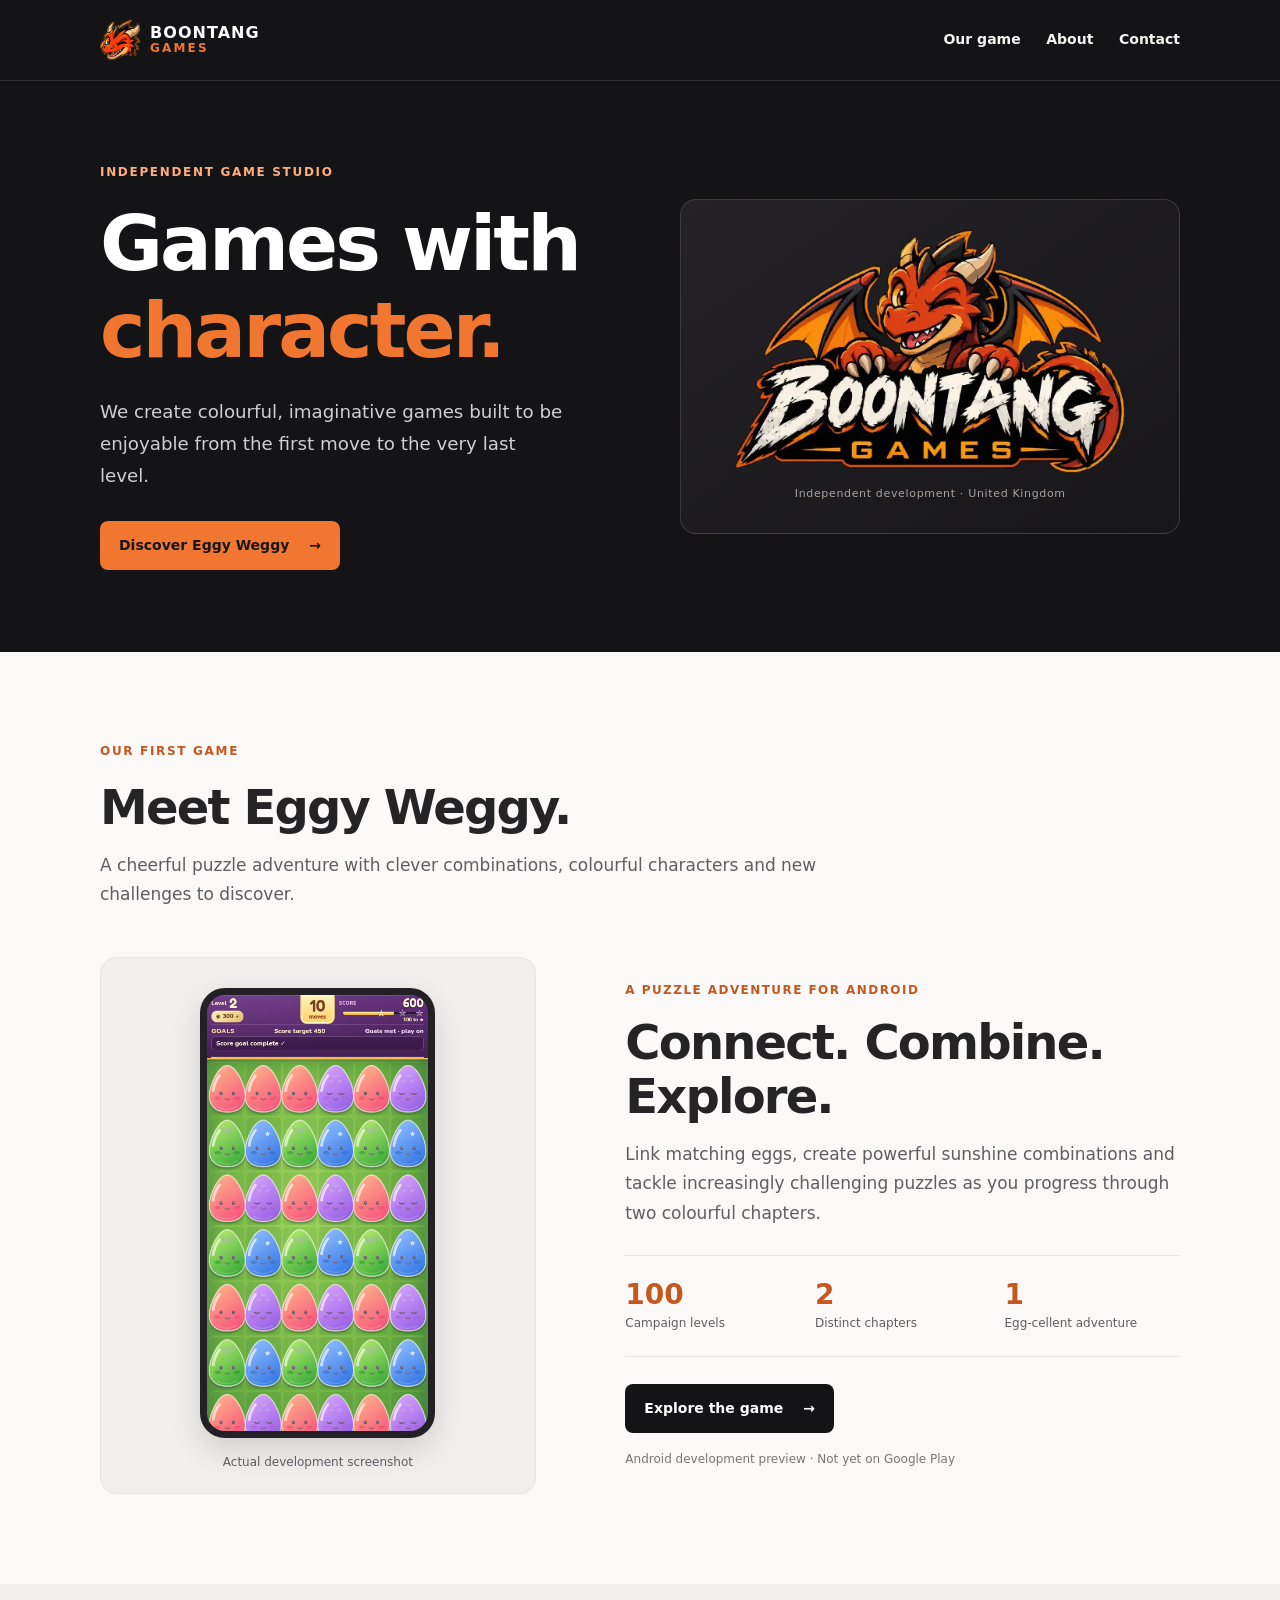
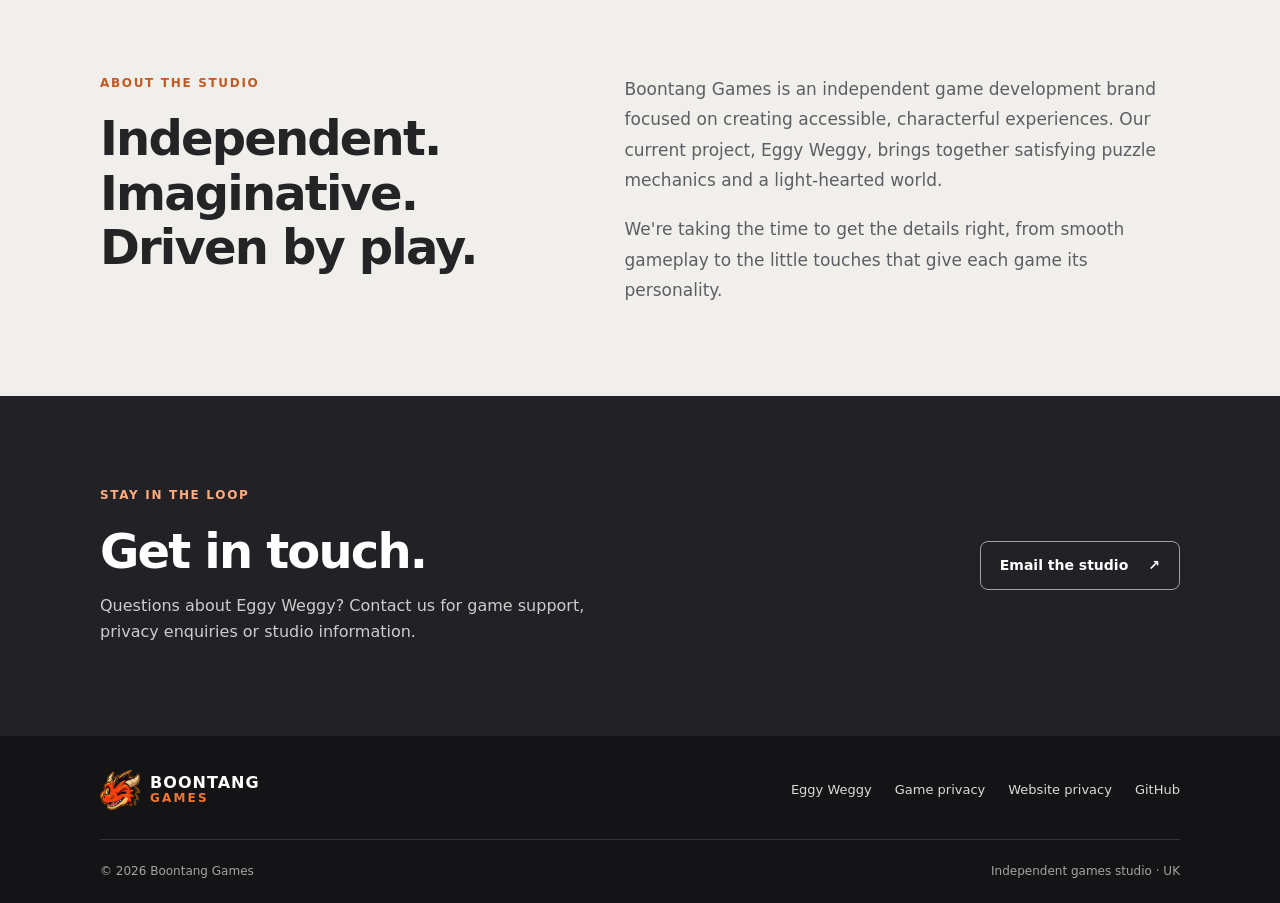
==== commit d89c6212: "Finalise Eggy Weggy privacy policy and public support contact" ====
--- a/index.html
+++ b/index.html
@@ -62,13 +62,13 @@
 
  <section class="section contact-section" id="contact">
   <div class="container contact-layout">
-   <div><p class="eyebrow eyebrow-light">STAY IN THE LOOP</p><h2>More to come.</h2><p>Follow the development of Eggy Weggy and future announcements from Boontang Games.</p></div>
-   <a class="button button-outline" href="https://github.com/boontanggames" rel="noopener noreferrer">Boontang Games on GitHub <span aria-hidden="true">↗</span></a>
+   <div><p class="eyebrow eyebrow-light">STAY IN THE LOOP</p><h2>Get in touch.</h2><p>Questions about Eggy Weggy? Contact us for game support, privacy enquiries or studio information.</p></div>
+   <a class="button button-outline" href="mailto:boontanggames@gmail.com">Email the studio <span aria-hidden="true">↗</span></a>
   </div>
  </section>
 </main>
 <footer class="site-footer">
- <div class="container footer-main"><a class="brand" href="/" aria-label="Boontang Games home"><img class="brand-avatar" src="assets/boontang-head.webp" width="40" height="40" alt=""><span class="brand-name">BOONTANG <b>GAMES</b></span></a><nav aria-label="Footer links"><a href="eggy-weggy.html">Eggy Weggy</a><a href="privacy.html">Website privacy</a><a href="https://github.com/boontanggames" rel="noopener noreferrer">GitHub</a></nav></div>
+ <div class="container footer-main"><a class="brand" href="/" aria-label="Boontang Games home"><img class="brand-avatar" src="assets/boontang-head.webp" width="40" height="40" alt=""><span class="brand-name">BOONTANG <b>GAMES</b></span></a><nav aria-label="Footer links"><a href="eggy-weggy.html">Eggy Weggy</a><a href="eggy-weggy-privacy.html">Game privacy</a><a href="privacy.html">Website privacy</a><a href="https://github.com/boontanggames" rel="noopener noreferrer">GitHub</a></nav></div>
  <div class="container footer-bottom"><span>© 2026 Boontang Games</span><span>Independent games studio · UK</span></div>
 </footer>
 </body>
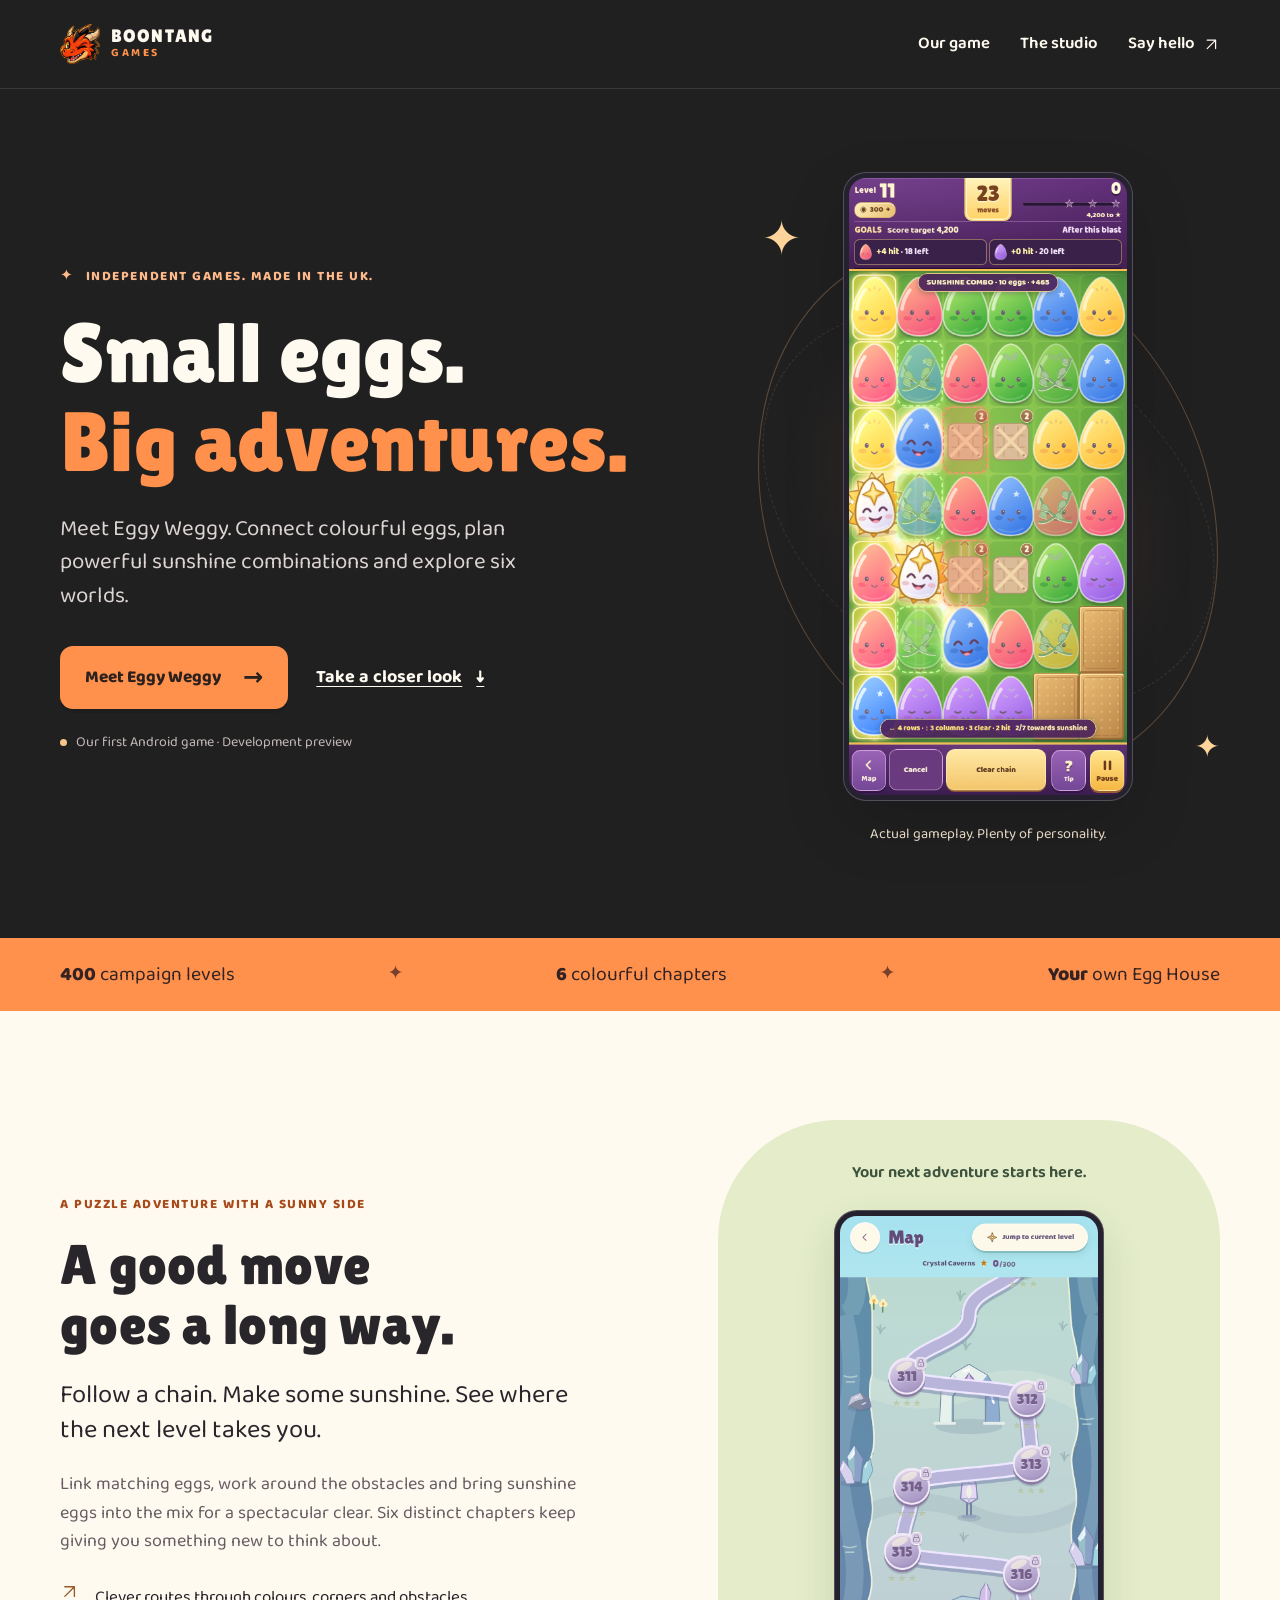
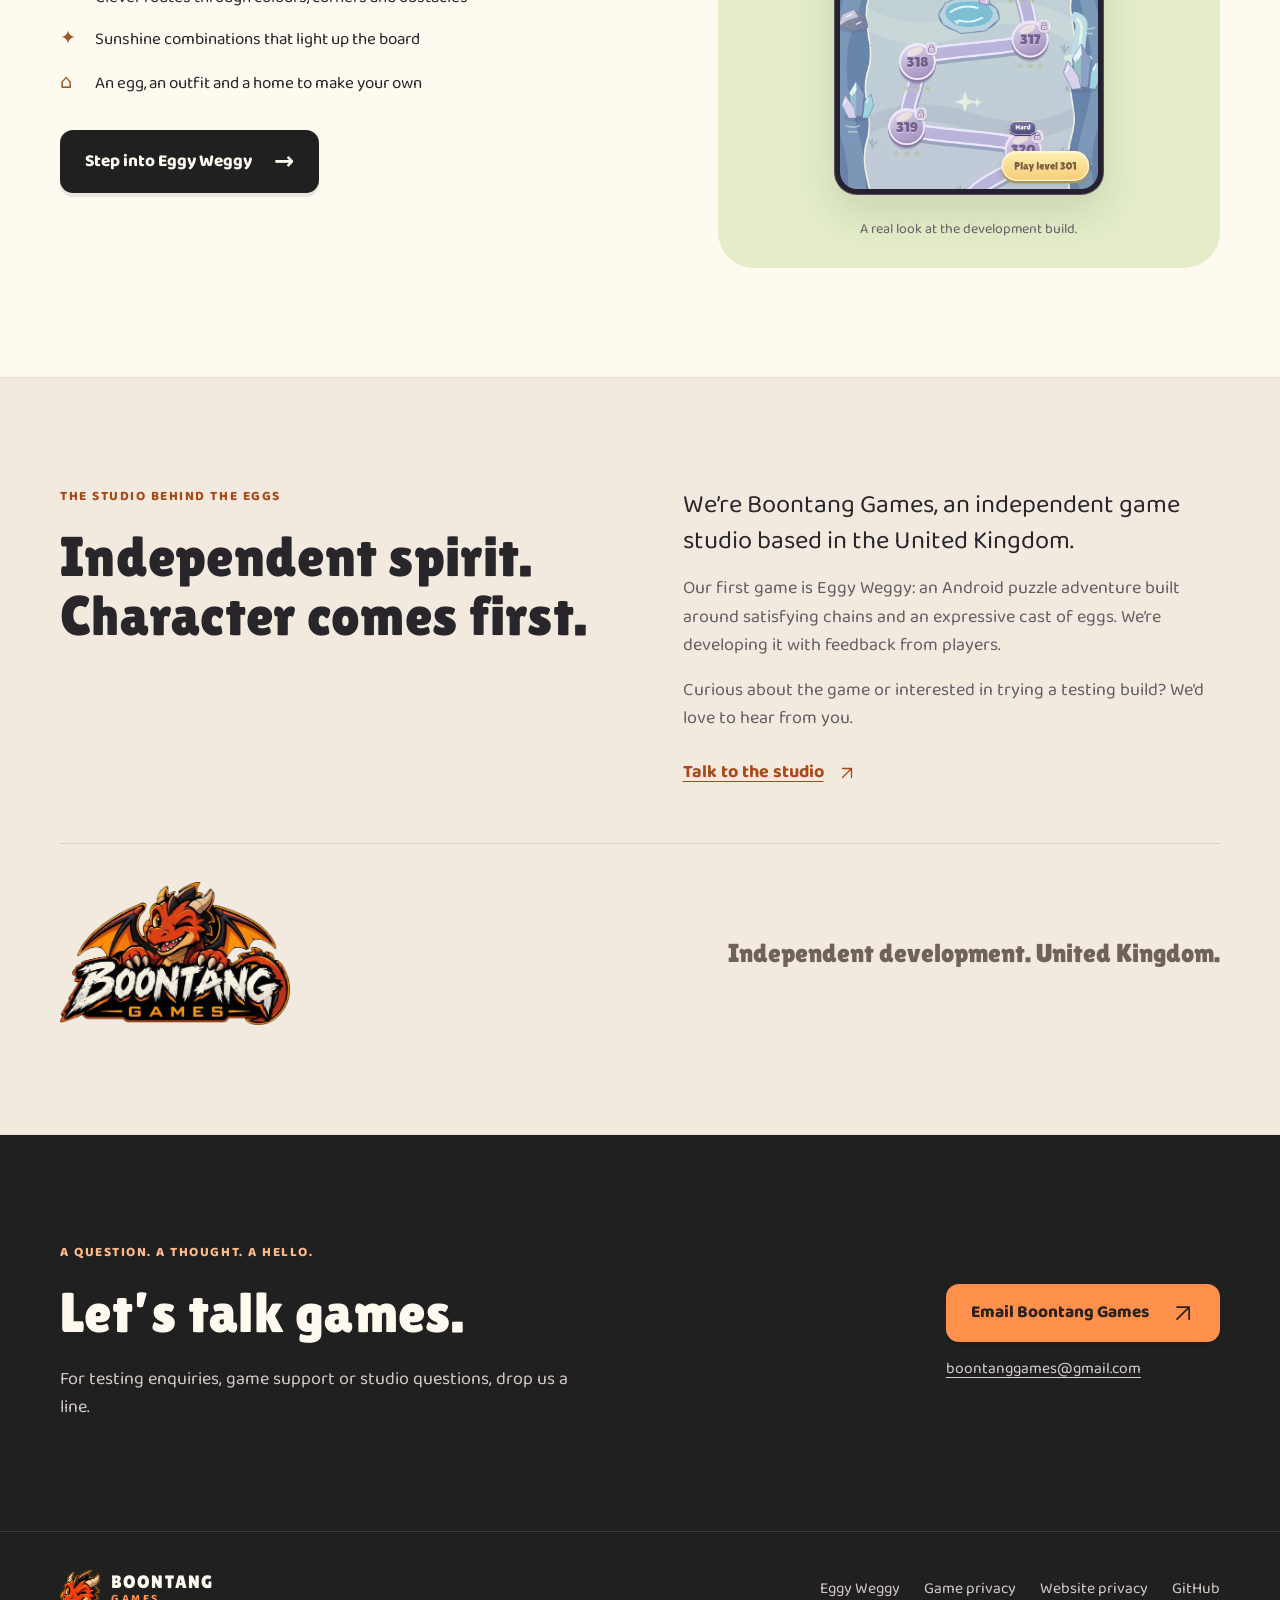
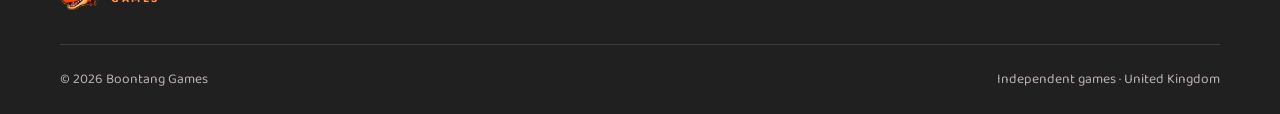
==== commit bbd24351: "Refresh Boontang Games site with real Eggy Weggy screenshots and accessible gallery" ====
--- a/index.html
+++ b/index.html
@@ -3,73 +3,83 @@
 <head>
 <meta charset="utf-8">
 <meta name="viewport" content="width=device-width, initial-scale=1">
-<meta name="theme-color" content="#141416">
-<meta name="description" content="Boontang Games is an independent games studio developing Eggy Weggy, a colourful puzzle adventure for Android.">
-<meta property="og:title" content="Boontang Games | Independent game studio">
-<meta property="og:description" content="Discover Eggy Weggy, a colourful puzzle adventure from Boontang Games.">
+<meta name="theme-color" content="#202021">
+<meta name="description" content="Small eggs. Big adventures. Discover Eggy Weggy, a colourful Android puzzle adventure from independent UK studio Boontang Games.">
+<meta property="og:title" content="Boontang Games — Games with character">
+<meta property="og:description" content="Meet Eggy Weggy: clever chains, brilliant sunshine and six worlds to explore.">
 <meta property="og:type" content="website">
 <meta property="og:url" content="https://boontanggames.com/">
+<meta property="og:image" content="https://boontanggames.com/assets/boontang-logo.webp">
 <link rel="canonical" href="https://boontanggames.com/">
 <link rel="icon" type="image/webp" href="assets/boontang-head.webp">
-<link rel="stylesheet" href="styles.css?v=clean-mobile-3">
-<style>html,body{max-width:100%}*,*::before,*::after{box-sizing:border-box}img{max-width:100%;height:auto}.brand-avatar{width:40px;height:40px;object-fit:contain}.official-logo{display:block;width:min(100%,390px);height:auto}</style>
-<title>Boontang Games | Independent game studio</title>
+<link rel="preload" href="assets/lilita-one.ttf" as="font" type="font/ttf" crossorigin>
+<link rel="stylesheet" href="styles.css?v=adventure-125">
+<title>Boontang Games — Games with character</title>
 </head>
-<body>
+<body class="studio-page">
 <a class="skip-link" href="#main">Skip to content</a>
 <header class="site-header">
  <div class="container header-content">
   <a href="/" class="brand" aria-label="Boontang Games home"><img class="brand-avatar" src="assets/boontang-head.webp" width="40" height="40" alt=""><span class="brand-name">BOONTANG <b>GAMES</b></span></a>
-  <nav class="navigation" aria-label="Main navigation"><a href="#games">Our game</a><a href="#studio">About</a><a class="nav-extra" href="#contact">Contact</a></nav>
+  <nav class="navigation" aria-label="Main navigation"><a href="#games">Our game</a><a href="#studio">The studio</a><a href="#contact">Say hello <span aria-hidden="true"><svg class="arrow-icon" width="20" height="20" viewBox="0 0 24 24" fill="none" aria-hidden="true" focusable="false"><path d="M6 18 18 6M6 6h12v12" stroke="currentColor" stroke-width="1.7" stroke-linecap="round" stroke-linejoin="round"/></svg></span></a></nav>
  </div>
 </header>
 <main id="main">
- <section class="hero">
+ <section class="studio-hero">
   <div class="container hero-layout">
    <div class="hero-copy">
-    <p class="eyebrow eyebrow-light">INDEPENDENT GAME STUDIO</p>
-    <h1>Games with<br><em>character.</em></h1>
-    <p>We create colourful, imaginative games built to be enjoyable from the first move to the very last level.</p>
-    <a href="#games" class="button button-orange">Discover Eggy Weggy <span aria-hidden="true">→</span></a>
+    <p class="eyebrow eyebrow-light"><span class="little-star" aria-hidden="true">✦</span> Independent games. Made in the UK.</p>
+    <h1>Small eggs.<br><span class="orange-text">Big adventures.</span></h1>
+    <p class="hero-description">Meet Eggy Weggy. Connect colourful eggs, plan powerful sunshine combinations and explore six worlds.</p>
+    <div class="button-row"><a href="eggy-weggy.html" class="button button-orange">Meet Eggy Weggy <span aria-hidden="true">→</span></a><a class="text-link light-link" href="#games">Take a closer look <span aria-hidden="true">↓</span></a></div>
+    <p class="preview-note"><span aria-hidden="true"></span> Our first Android game · Development preview</p>
    </div>
-   <div class="hero-branding"><img class="official-logo" src="assets/boontang-logo.webp" width="1000" height="620" alt="Boontang Games official orange winking dragon logo"><span>Independent development · United Kingdom</span></div>
+   <figure class="hero-playground">
+    <span class="orbit orbit-one" aria-hidden="true"></span><span class="orbit orbit-two" aria-hidden="true"></span>
+    <span class="hero-spark spark-one" aria-hidden="true">✦</span><span class="hero-spark spark-two" aria-hidden="true">✦</span>
+    <a class="portrait-frame hero-screen" href="eggy-weggy.html#screenshots" aria-label="See more actual Eggy Weggy screenshots"><img src="assets/eggy-sunshine-125.webp" width="412" height="915" alt="Eggy Weggy in play, with a chain of colourful eggs and a sunshine combination" fetchpriority="high"></a>
+    <figcaption>Actual gameplay. Plenty of personality.</figcaption>
+   </figure>
+  </div>
+ </section>
+ <div class="game-ribbon" aria-label="Inside the current development build"><div class="container ribbon-content"><span><strong>400</strong> campaign levels</span><span class="ribbon-star" aria-hidden="true">✦</span><span><strong>6</strong> colourful chapters</span><span class="ribbon-star" aria-hidden="true">✦</span><span><strong>Your</strong> own Egg House</span></div></div>
+
+ <section class="section game-showcase" id="games" aria-labelledby="game-heading">
+  <div class="container showcase-layout">
+   <div class="showcase-copy">
+    <p class="eyebrow">A puzzle adventure with a sunny side</p>
+    <h2 id="game-heading">A good move<br>goes a long way.</h2>
+    <p class="large-copy">Follow a chain. Make some sunshine. See where the next level takes you.</p>
+    <p>Link matching eggs, work around the obstacles and bring sunshine eggs into the mix for a spectacular clear. Six distinct chapters keep giving you something new to think about.</p>
+    <ul class="plain-features"><li><span aria-hidden="true"><svg class="arrow-icon" width="20" height="20" viewBox="0 0 24 24" fill="none" aria-hidden="true" focusable="false"><path d="M6 18 18 6M6 6h12v12" stroke="currentColor" stroke-width="1.7" stroke-linecap="round" stroke-linejoin="round"/></svg></span> Clever routes through colours, corners and obstacles</li><li><span aria-hidden="true">✦</span> Sunshine combinations that light up the board</li><li><span aria-hidden="true">⌂</span> An egg, an outfit and a home to make your own</li></ul>
+    <a href="eggy-weggy.html" class="button button-dark">Step into Eggy Weggy <span aria-hidden="true">→</span></a>
+   </div>
+   <figure class="showcase-scene">
+    <div class="scene-label">Your next adventure starts here.</div>
+    <a class="portrait-frame showcase-screen" href="eggy-weggy.html#worlds" aria-label="Explore the six chapters of Eggy Weggy"><img src="assets/eggy-map-125.webp" width="412" height="915" alt="The illustrated Eggy Weggy level map with a winding route through its world" loading="lazy"></a>
+    <figcaption class="image-caption">A real look at the development build.</figcaption>
+   </figure>
   </div>
  </section>
 
- <section class="section game-showcase" id="games" aria-labelledby="game-heading">
-  <div class="container">
-   <div class="section-intro"><p class="eyebrow">OUR FIRST GAME</p><h2 id="game-heading">Meet Eggy Weggy.</h2><p>A cheerful puzzle adventure with clever combinations, colourful characters and new challenges to discover.</p></div>
-   <div class="showcase-layout">
-    <div class="showcase-media"><div class="screen-frame"><img src="assets/eggy-gameplay.png" width="360" height="760" alt="Real Eggy Weggy gameplay showing colourful eggs on a puzzle board" loading="lazy"></div><p class="image-caption">Actual development screenshot</p></div>
-    <div class="showcase-copy">
-     <p class="kicker">A PUZZLE ADVENTURE FOR ANDROID</p>
-     <h3>Connect. Combine.<br>Explore.</h3>
-     <p>Link matching eggs, create powerful sunshine combinations and tackle increasingly challenging puzzles as you progress through two colourful chapters.</p>
-     <div class="specs"><div><strong>100</strong><span>Campaign levels</span></div><div><strong>2</strong><span>Distinct chapters</span></div><div><strong>1</strong><span>Egg-cellent adventure</span></div></div>
-     <a href="eggy-weggy.html" class="button button-dark">Explore the game <span aria-hidden="true">→</span></a>
-     <p class="availability">Android development preview · Not yet on Google Play</p>
-    </div>
-   </div>
+ <section class="section studio-section" id="studio" aria-labelledby="studio-heading">
+  <div class="container studio-layout">
+   <div class="studio-statement"><p class="eyebrow">The studio behind the eggs</p><h2 id="studio-heading">Independent spirit.<br>Character comes first.</h2></div>
+   <div class="studio-story"><p class="large-copy">We’re Boontang Games, an independent game studio based in the United Kingdom.</p><p>Our first game is Eggy Weggy: an Android puzzle adventure built around satisfying chains and an expressive cast of eggs. We’re developing it with feedback from players.</p><p>Curious about the game or interested in trying a testing build? We’d love to hear from you.</p><a class="text-link" href="mailto:boontanggames@gmail.com">Talk to the studio <span aria-hidden="true"><svg class="arrow-icon" width="20" height="20" viewBox="0 0 24 24" fill="none" aria-hidden="true" focusable="false"><path d="M6 18 18 6M6 6h12v12" stroke="currentColor" stroke-width="1.7" stroke-linecap="round" stroke-linejoin="round"/></svg></span></a></div>
+   <div class="studio-signature"><img class="official-logo" src="assets/boontang-logo.webp" width="1000" height="623" alt="Official Boontang Games orange dragon logo" loading="lazy"><p>Independent development. United Kingdom.</p></div>
   </div>
  </section>
 
- <section class="section studio-section" id="studio">
-  <div class="container studio-layout">
-   <div><p class="eyebrow">ABOUT THE STUDIO</p><h2>Independent.<br>Imaginative.<br>Driven by play.</h2></div>
-   <div><p>Boontang Games is an independent game development brand focused on creating accessible, characterful experiences. Our current project, Eggy Weggy, brings together satisfying puzzle mechanics and a light-hearted world.</p><p>We're taking the time to get the details right, from smooth gameplay to the little touches that give each game its personality.</p></div>
-  </div>
- </section>
-
- <section class="section contact-section" id="contact">
+ <section class="section contact-section" id="contact" aria-labelledby="contact-heading">
   <div class="container contact-layout">
-   <div><p class="eyebrow eyebrow-light">STAY IN THE LOOP</p><h2>Get in touch.</h2><p>Questions about Eggy Weggy? Contact us for game support, privacy enquiries or studio information.</p></div>
-   <a class="button button-outline" href="mailto:boontanggames@gmail.com">Email the studio <span aria-hidden="true">↗</span></a>
+   <div><p class="eyebrow eyebrow-light">A question. A thought. A hello.</p><h2 id="contact-heading">Let’s talk games.</h2><p>For testing enquiries, game support or studio questions, drop us a line.</p></div>
+   <div class="contact-actions"><a class="button button-orange" href="mailto:boontanggames@gmail.com">Email Boontang Games <span aria-hidden="true"><svg class="arrow-icon" width="20" height="20" viewBox="0 0 24 24" fill="none" aria-hidden="true" focusable="false"><path d="M6 18 18 6M6 6h12v12" stroke="currentColor" stroke-width="1.7" stroke-linecap="round" stroke-linejoin="round"/></svg></span></a><a class="contact-address" href="mailto:boontanggames@gmail.com">boontanggames@gmail.com</a></div>
   </div>
  </section>
 </main>
 <footer class="site-footer">
  <div class="container footer-main"><a class="brand" href="/" aria-label="Boontang Games home"><img class="brand-avatar" src="assets/boontang-head.webp" width="40" height="40" alt=""><span class="brand-name">BOONTANG <b>GAMES</b></span></a><nav aria-label="Footer links"><a href="eggy-weggy.html">Eggy Weggy</a><a href="eggy-weggy-privacy.html">Game privacy</a><a href="privacy.html">Website privacy</a><a href="https://github.com/boontanggames" rel="noopener noreferrer">GitHub</a></nav></div>
- <div class="container footer-bottom"><span>© 2026 Boontang Games</span><span>Independent games studio · UK</span></div>
+ <div class="container footer-bottom"><span>© 2026 Boontang Games</span><span>Independent games · United Kingdom</span></div>
 </footer>
 </body>
-</html>+</html>
--- a/styles.css
+++ b/styles.css
@@ -1,106 +1,45 @@
-/* Boontang Games: clean, mobile-first site */
-:root{--charcoal:#141416;--charcoal-2:#222226;--orange:#f17730;--orange-dark:#c4581e;--paper:#faf9f7;--white:#fff;--text:#242326;--muted:#5e5d63;--line:#e7e5e2;--content:1080px}
+/* Boontang Games — warm, characterful, locally served and built around real play. */
+@font-face{font-family:Lilita;src:url('assets/lilita-one.ttf') format('truetype');font-weight:400;font-style:normal;font-display:swap}
+@font-face{font-family:Baloo;src:url('assets/baloo-2-latin.woff') format('woff');font-weight:400 800;font-style:normal;font-display:swap}
+:root{--charcoal:#202021;--charcoal-2:#2b292a;--orange:#ff914d;--orange-dark:#a84919;--paper:#fffaf0;--white:#fff;--text:#29262b;--muted:#655e63;--line:#e4ddd1;--plum:#48285c;--gold:#ffe09b;--content:1160px}
 *,*::before,*::after{box-sizing:border-box}
-html{scroll-behavior:smooth;scroll-padding-top:88px}
-body{margin:0;width:100%;min-width:0;overflow-x:clip;background:var(--paper);font-family:system-ui,-apple-system,"Segoe UI",Roboto,Arial,sans-serif;color:var(--text);font-size:16px;line-height:1.65;-webkit-text-size-adjust:100%}
-h1,h2,h3,p{margin:0}h1,h2,h3{line-height:1.13;letter-spacing:-.038em}h1{font-size:clamp(2.6rem,6vw,4.8rem)}h2{font-size:clamp(2rem,4vw,3rem)}h3{font-size:1.3rem}
-a{color:inherit}a:focus-visible{outline:3px solid var(--orange);outline-offset:4px}
-img{display:block;max-width:100%;height:auto}em{font-style:normal;color:var(--orange)}
-.container{width:min(calc(100% - 40px),var(--content));margin-inline:auto;min-width:0}
-.skip-link{position:absolute;top:-100px;left:14px;padding:11px 14px;background:#fff;color:#000;z-index:100}.skip-link:focus{top:12px}
-.site-header{position:relative;z-index:5;background:var(--charcoal);border-bottom:1px solid #ffffff21;color:white}
-.header-content{display:flex;align-items:center;justify-content:space-between;gap:16px;min-height:80px}
-.brand{display:inline-flex;align-items:center;gap:10px;flex:0 1 auto;min-width:0;text-decoration:none;color:white}
-.brand-avatar,.brand img{display:block;width:40px;height:40px;object-fit:contain;flex:0 0 40px}
-.brand-name{display:flex;flex-direction:column;justify-content:center;gap:0;white-space:nowrap;font-size:16px;font-weight:900;line-height:1.12;letter-spacing:.065em}
-.brand-name b{font-weight:800;font-size:12px;color:var(--orange);letter-spacing:.18em}
-.navigation{display:flex;align-items:center;justify-content:flex-end;gap:clamp(13px,2vw,28px);min-width:0}
-.navigation a{font-size:14px;font-weight:650;text-decoration:none;white-space:nowrap;color:#f5f4f2}
-.navigation a:hover,.site-footer a:hover{color:#ffb487}
-.hero{background:var(--charcoal);color:white}
-.hero-layout{display:grid;grid-template-columns:minmax(0,1.03fr) minmax(0,.97fr);align-items:center;gap:50px;min-height:565px;padding-block:82px}
-.hero-copy{min-width:0}.eyebrow{font-size:12px;letter-spacing:.14em;font-weight:850;text-transform:uppercase;color:var(--orange-dark);margin-bottom:18px}
-.eyebrow-light{color:#ffad7b}
-.hero h1{max-width:640px}.hero-copy>p:not(.eyebrow){color:#d0ced0;font-size:clamp(1rem,1.6vw,1.14rem);max-width:470px;margin-top:22px;line-height:1.75}
-.button{display:inline-flex;align-items:center;justify-content:space-between;gap:20px;min-height:49px;text-decoration:none;border-radius:8px;font-size:14px;font-weight:760;padding:12px 19px;max-width:100%}
-.button:hover{transform:translateY(-1px)}.button-orange{color:#191617;background:var(--orange)}.button-dark{color:white;background:var(--charcoal)}.button-outline{border:1px solid #a4a0a3;color:white}
-.hero-copy>.button{margin-top:29px}
-.hero-branding{display:grid;place-items:center;text-align:center;min-width:0;border:1px solid #ffffff23;border-radius:16px;background:linear-gradient(145deg,#242226,#171619);padding:30px 22px;overflow:hidden}
-.hero-branding .official-logo{width:min(100%,390px);max-width:100%;height:auto;object-fit:contain}
-.hero-branding>span{font-size:11px;letter-spacing:.06em;color:#aaa3a0;margin-top:12px}
-.section{padding-block:90px}
-.section-intro{max-width:720px;margin-bottom:48px}.section-intro h2{margin-bottom:17px}.section-intro>p:last-child{font-size:17px;color:var(--muted);line-height:1.7}
-.game-showcase{background:var(--paper)}
-.showcase-layout{display:grid;grid-template-columns:minmax(0,.88fr) minmax(0,1.12fr);gap:clamp(34px,7vw,100px);align-items:center}
-.showcase-media{display:flex;flex-direction:column;align-items:center;min-width:0;background:#f1efed;border:1px solid var(--line);border-radius:16px;padding:30px 18px 20px;overflow:hidden}
-.screen-frame{width:min(100%,235px);max-height:450px;overflow:hidden;border:7px solid #232126;border-radius:25px;box-shadow:0 12px 30px #0002;background:#312043}
-.screen-frame img{width:100%;height:440px;object-fit:cover;object-position:top}
-.image-caption{color:var(--muted);font-size:12px;margin-top:15px}
-.showcase-copy{min-width:0}.kicker{font-size:12px;letter-spacing:.12em;color:var(--orange-dark);font-weight:850;margin-bottom:14px}
-.showcase-copy h3{font-size:clamp(2rem,3.8vw,3rem);margin-bottom:17px}.showcase-copy>p:not(.kicker){color:var(--muted);font-size:17px;line-height:1.72}
-.specs{display:grid;grid-template-columns:repeat(3,minmax(0,1fr));gap:14px;border-block:1px solid var(--line);padding-block:22px;margin-block:27px}
-.specs>div{min-width:0}.specs strong{display:block;font-size:28px;color:var(--orange-dark);line-height:1.2}.specs span{display:block;font-size:12px;color:var(--muted);margin-top:3px}
-.showcase-copy .availability{font-size:12px!important;color:#777!important;margin-top:16px}
-.studio-section{background:#f1efeb}.studio-layout{display:grid;grid-template-columns:minmax(0,.9fr) minmax(0,1.1fr);gap:70px;align-items:start}
-.studio-layout>div{min-width:0}.studio-layout>div:last-child{font-size:17px;color:var(--muted);line-height:1.8}.studio-layout p+p{margin-top:18px}
-.contact-section{background:var(--charcoal-2);color:white}.contact-layout{display:flex;align-items:center;justify-content:space-between;gap:40px}.contact-layout>div{min-width:0}.contact-layout h2{margin-bottom:15px}.contact-layout p:last-child{max-width:520px;color:#cfcbcb}.contact-layout>.button{flex:0 0 auto}
-.site-footer{background:var(--charcoal);color:white;padding-top:34px}.footer-main{display:flex;align-items:center;justify-content:space-between;gap:24px;padding-bottom:29px}.footer-main nav{display:flex;flex-wrap:wrap;gap:23px}.footer-main nav a{font-size:13px;text-decoration:none;color:#ded9d6}.footer-bottom{display:flex;align-items:center;justify-content:space-between;gap:15px;flex-wrap:wrap;color:#a9a3a2;border-top:1px solid #ffffff24;padding-block:22px;font-size:12px}
-.game-hero{background:var(--charcoal);color:white}.game-hero-layout{display:grid;grid-template-columns:minmax(0,1.1fr) minmax(0,.9fr);align-items:center;gap:70px;padding-block:78px}
-.game-hero-layout h1{font-size:clamp(3.5rem,9vw,7rem);margin-bottom:26px}
-.game-hero-layout p:not(.eyebrow){font-size:19px;color:#dfdce0;max-width:490px;margin-bottom:29px}
-.game-hero-image{display:flex;align-items:center;justify-content:center;min-width:0;overflow:hidden;background:#232126;border-radius:14px;border:1px solid #ffffff22;padding:25px}
-.game-hero-image img{width:min(100%,250px);height:auto;max-height:415px;object-fit:cover;object-position:top;border-radius:11px}
-.feature-grid{display:grid;grid-template-columns:repeat(3,minmax(0,1fr));gap:18px}
-.feature-grid article{min-width:0;background:white;border:1px solid var(--line);border-radius:12px;padding:28px}
-.feature-index{display:block;color:var(--orange-dark);font-size:12px;font-weight:850;margin-bottom:28px}.feature-grid h3{margin-bottom:12px}.feature-grid p{color:var(--muted)}
-.gallery-section{background:#f1efeb}.gallery{display:grid;grid-template-columns:repeat(3,minmax(0,1fr));gap:24px}
-.gallery figure{min-width:0;margin:0;background:#fff;border:1px solid var(--line);border-radius:13px;padding:17px;overflow:hidden;text-align:center}
-.gallery img{width:100%;height:350px;object-fit:contain;background:#ece5de;border-radius:7px}
-.gallery figcaption{font-weight:700;font-size:14px;margin-top:15px}
-.launch-section{background:white}.launch-layout{display:grid;grid-template-columns:minmax(0,1fr) minmax(0,.6fr);gap:60px;align-items:center}
-.launch-layout>div{min-width:0}.launch-layout h2{margin-bottom:20px}.launch-layout>div:first-child>p:last-child{color:var(--muted);font-size:17px}
-.launch-status{border:1px solid var(--line);padding:30px;border-radius:14px;background:#f8f7f5}
-.launch-status strong{display:block;margin:12px 0;font-size:18px}.launch-status p{color:var(--muted);font-size:14px}
-.status-point{width:10px;height:10px;border-radius:50%;display:block;background:var(--orange)}
-.policy-hero{background:var(--charcoal);color:white;padding-block:72px}.policy-hero h1{margin-bottom:18px}.policy-hero p:last-child{max-width:700px;color:#d4ced0}
-.policy-main{padding-block:65px 95px}.policy-body{max-width:820px}.policy-body h2{font-size:27px;margin:34px 0 12px}.policy-body p,.policy-body li{line-height:1.8;color:var(--muted);margin-bottom:16px}
-.policy-body a:not(.button){color:var(--orange-dark);font-weight:700}.policy-notice{background:#fff3e9;border-left:4px solid var(--orange);border-radius:5px;padding:19px;margin-bottom:25px}.policy-notice strong{color:#292326}
-@media(max-width:900px){
- .hero-layout,.game-hero-layout{gap:25px}
- .studio-layout{gap:35px}
- .contact-layout{gap:25px}
- .hero h1{font-size:clamp(2.5rem,6.5vw,4.3rem)}
-}
-@media(max-width:680px){
- .container{width:min(calc(100% - 34px),500px)}
- .header-content{min-height:69px;gap:10px}
- .brand-avatar,.brand img{width:34px;height:34px;flex-basis:34px}
- .brand-name{font-size:13px}.brand-name b{font-size:10px}
- .navigation{gap:16px}.navigation a{font-size:12px}.navigation .nav-extra{display:none}
- .hero-layout,.showcase-layout,.studio-layout,.game-hero-layout,.launch-layout{grid-template-columns:minmax(0,1fr)}
- .hero-layout{min-height:0;gap:30px;padding-block:61px 55px}
- .hero h1{font-size:clamp(2.65rem,11.3vw,3.8rem)}
- .hero-copy>p:not(.eyebrow){font-size:16px}
- .hero-branding{padding:18px}.hero-branding .official-logo{width:min(100%,250px)}
- .section{padding-block:58px}.section-intro{margin-bottom:32px}
- .showcase-layout{gap:28px}.showcase-media{padding:25px 15px 17px}.screen-frame{max-height:360px;width:200px}.screen-frame img{height:350px}
- .showcase-copy h3{font-size:2rem}.showcase-copy>p:not(.kicker){font-size:16px}
- .specs{gap:8px}.specs strong{font-size:24px}.specs span{font-size:11px}
- .studio-layout{gap:23px}.studio-layout>div:last-child{font-size:16px}
- .contact-layout,.footer-main{flex-direction:column;align-items:flex-start}.contact-layout{gap:27px}
- .contact-layout>.button{flex:0 1 auto}.footer-main{gap:23px}
- .game-hero-layout{padding-block:55px;gap:27px}.game-hero-layout h1{font-size:clamp(3.7rem,15vw,5rem)}
- .game-hero-layout p:not(.eyebrow){font-size:16px}
- .game-hero-image img{max-height:310px;width:min(100%,195px)}
- .feature-grid{grid-template-columns:minmax(0,1fr);gap:14px}.feature-grid article{padding:23px}.feature-index{margin-bottom:10px}
- .gallery{grid-template-columns:repeat(2,minmax(0,1fr));gap:10px}.gallery figure{padding:10px}.gallery img{height:245px}.gallery figcaption{font-size:12px}
- .launch-layout{gap:24px}.launch-status{padding:23px}
-}
-@media(max-width:360px){
- .container{width:calc(100% - 28px)}
- .header-content{gap:5px}.navigation{gap:10px}.navigation a{font-size:11px}.brand-name{font-size:12px}
- .hero h1{font-size:2.5rem}.button{font-size:13px;padding:11px 13px}
- .specs{grid-template-columns:repeat(3,minmax(0,1fr))}
- .gallery img{height:195px}
-}
-@media(prefers-reduced-motion:reduce){html{scroll-behavior:auto}.button:hover{transform:none}}
+html{scroll-behavior:smooth;scroll-padding-top:28px}
+body{margin:0;min-width:0;background:var(--paper);color:var(--text);font-family:Baloo,system-ui,-apple-system,"Segoe UI",sans-serif;font-size:1.125rem;line-height:1.58;-webkit-text-size-adjust:100%}
+h1,h2,h3,p,figure{margin:0}h1,h2,h3{font-family:Lilita,system-ui,sans-serif;font-weight:400;line-height:1.06;letter-spacing:.005em;overflow-wrap:anywhere}h1{font-size:clamp(2.8rem,6.6vw,5.9rem)}h2{font-size:clamp(2.25rem,4.4vw,4rem)}h3{font-size:1.65rem}
+p+p{margin-top:1rem}a{color:inherit;text-underline-offset:4px}a:hover{text-decoration-thickness:2px}button,input{font:inherit}button{cursor:pointer}img{display:block;max-width:100%;height:auto}
+a,button,input{touch-action:manipulation}a:focus-visible,button:focus-visible,input:focus-visible{outline:3px solid var(--orange);outline-offset:5px}em{font-style:normal;color:var(--orange)}
+.container{width:min(calc(100% - clamp(32px,6vw,96px)),var(--content));margin-inline:auto;min-width:0}
+.skip-link{position:absolute;inset:12px auto auto 16px;transform:translateY(-180%);padding:12px 18px;background:white;color:#202021;font-weight:700;z-index:20;border-radius:8px}.skip-link:focus{transform:none}
+.site-header{background:var(--charcoal);color:var(--paper);border-bottom:1px solid #ffffff1c;position:relative;z-index:2}
+.header-content{display:flex;align-items:center;justify-content:space-between;gap:24px;min-height:88px;padding-block:14px}
+.brand{display:inline-flex;align-items:center;gap:11px;min-width:0;text-decoration:none;flex-shrink:0;color:var(--paper)}
+.brand-avatar,.brand img{width:40px;height:40px;object-fit:contain;flex:0 0 40px}.brand-name{display:flex;flex-direction:column;gap:2px;font-family:Lilita,system-ui,sans-serif;font-size:1.1rem;line-height:1;letter-spacing:.065em;white-space:nowrap}.brand-name b{font-family:Baloo,system-ui,sans-serif;font-size:.72rem;letter-spacing:.22em;color:var(--orange);font-weight:700}
+.navigation{display:flex;flex-wrap:wrap;align-items:center;justify-content:flex-end;gap:12px 30px;min-width:0}.navigation a{display:inline-flex;align-items:center;gap:8px;min-height:44px;font-size:1.05rem;font-weight:600;text-decoration:none}.navigation a:hover{color:var(--orange)}
+.eyebrow{font-size:.83rem;line-height:1.5;letter-spacing:.115em;text-transform:uppercase;font-weight:750;color:var(--orange-dark);margin-bottom:20px}.eyebrow-light{color:#ffba8b}.eyebrow-gold{color:var(--gold)}.little-star{font-size:1.15em;margin-right:7px}.orange-text{color:var(--orange)}
+.button{display:inline-flex;align-items:center;justify-content:space-between;gap:22px;padding:15px 23px;min-height:54px;max-width:100%;border:2px solid transparent;border-radius:13px;text-decoration:none;font-size:1.08rem;line-height:1.2;font-weight:750;box-shadow:0 4px 0 #00000015;transition:transform .18s ease,background .18s ease}.button>span{flex:0 0 auto;font-family:system-ui,sans-serif;font-size:1.4em}.button:hover{transform:translateY(-2px)}.button-orange{background:var(--orange);color:#2c211d}.button-orange:hover{background:#ffad70}.button-dark{background:var(--charcoal);color:var(--paper)}.button-gold{background:var(--gold);color:#412455}.button-gold:hover{background:#ffebbe}.button-outline{border-color:#b7a7b4;color:var(--paper);background:transparent}
+.button-row{display:flex;align-items:center;flex-wrap:wrap;gap:22px 28px;margin-top:32px}.text-link{display:inline-flex;align-items:center;gap:14px;min-height:44px;font-weight:700;text-decoration:underline;text-decoration-thickness:1px}.light-link{color:var(--paper)}.light-link:hover{color:var(--gold)}
+.studio-hero{background:var(--charcoal);color:var(--paper);overflow:hidden}.hero-layout{display:grid;grid-template-columns:minmax(0,1.15fr) minmax(0,.85fr);align-items:center;gap:70px;padding-block:65px 74px}.hero-copy{min-width:0}.hero-copy h1{max-width:660px}.hero-description{font-size:clamp(1.15rem,1.8vw,1.4rem);line-height:1.5;max-width:485px;margin-top:26px;color:#dcd4d2}.preview-note{display:flex;align-items:baseline;gap:9px;max-width:100%;font-size:.88rem;color:#c4b9b8;margin-top:23px;line-height:1.55}.preview-note>span,.status-label>span{display:inline-block;width:7px;height:7px;background:#f7c58b;border-radius:50%;flex:0 0 7px}
+.hero-playground{position:relative;isolation:isolate;display:flex;align-items:center;flex-direction:column;justify-content:center;min-width:0;padding:18px 12px}.portrait-frame{display:block;background:#26212e;padding:5px;border:1px solid #ffffff35;border-radius:23px;box-shadow:0 24px 62px #00000025;min-width:0;text-decoration:none}.portrait-frame img{width:100%;height:auto;border-radius:17px}.hero-screen{position:relative;width:min(100%,290px);z-index:1}.hero-playground figcaption{position:relative;z-index:1;color:#e5d7c3;font-size:.9rem;margin-top:22px;text-align:center}.orbit{position:absolute;z-index:-1;width:95%;aspect-ratio:1;border:1px solid #ffb77944;border-radius:50%;transform:rotate(-24deg) scaleY(1.25);background:radial-gradient(ellipse at center,#f5a4651a,transparent 64%)}.orbit-two{width:75%;transform:rotate(34deg) scaleX(1.42);border-style:dashed;opacity:.4}.hero-spark{position:absolute;color:#ffd49a;font-size:3rem;line-height:1;z-index:1}.spark-one{top:9%;left:1%}.spark-two{bottom:14%;right:0;font-size:1.9rem}
+.game-ribbon{background:var(--orange);color:#342322;padding-block:23px}.ribbon-content{display:flex;justify-content:space-between;align-items:center;gap:18px;font-size:1.22rem;line-height:1.4}.ribbon-content strong{font-weight:800}.ribbon-star{font-size:1.2rem;color:#78402b}.section{padding-block:clamp(64px,8.5vw,112px)}
+.showcase-layout{display:grid;grid-template-columns:minmax(0,1.05fr) minmax(0,.95fr);align-items:center;gap:clamp(36px,8vw,110px)}.showcase-copy>p:not(.eyebrow){max-width:525px;color:var(--muted);margin-top:22px}.large-copy{font-size:clamp(1.3rem,2.1vw,1.6rem);line-height:1.4;color:var(--text)!important}.showcase-copy .large-copy{margin-top:27px}.plain-features{list-style:none;padding:0;margin:27px 0 32px;display:grid;gap:13px}.plain-features li{display:flex;align-items:baseline;gap:13px;font-size:1.06rem}.plain-features li>span{color:#9b5b28;width:22px;flex:0 0 22px;font-size:1.2rem}
+.showcase-scene{position:relative;display:flex;flex-direction:column;align-items:center;gap:24px;min-width:0;padding:40px 24px 28px;border-radius:120px 120px 36px 36px;background:#e4ecc9}.scene-label{font-size:1.02rem;font-weight:650;text-align:center;color:#3d533d}.showcase-screen{width:min(100%,270px);box-shadow:0 18px 38px #3c553c26}.image-caption{font-size:.88rem;line-height:1.5;color:var(--muted);text-align:center}
+.studio-section{background:#f2eade;border-top:1px solid var(--line);border-bottom:1px solid var(--line)}.studio-layout{display:grid;grid-template-columns:minmax(0,1fr) minmax(0,1fr);gap:48px 85px;align-items:start}.studio-story{color:var(--muted);min-width:0}.studio-story>.text-link{margin-top:18px;color:var(--orange-dark)}.studio-signature{grid-column:1/-1;display:flex;align-items:center;justify-content:space-between;gap:35px;padding-top:38px;border-top:1px solid #d9cebf}.official-logo{width:min(100%,230px);height:auto;object-fit:contain}.studio-signature>p{font-family:Lilita,system-ui,sans-serif;color:#6f625b;font-size:1.6rem}
+.contact-section{background:var(--charcoal);color:var(--paper)}.contact-layout{display:flex;align-items:center;justify-content:space-between;gap:50px}.contact-layout>div{min-width:0}.contact-layout h2{margin-bottom:22px}.contact-layout p:last-child{color:#d4c9c4;max-width:530px}.contact-actions{display:flex;flex-direction:column;align-items:flex-start;gap:15px}.contact-address{font-size:.98rem;overflow-wrap:anywhere;color:#dacfcf}.site-footer{background:var(--charcoal);color:var(--paper);border-top:1px solid #ffffff20;padding-top:36px}.footer-main{display:flex;align-items:center;justify-content:space-between;gap:28px;padding-bottom:32px}.footer-main nav{display:flex;flex-wrap:wrap;gap:8px 24px;min-width:0}.footer-main nav a{display:inline-flex;align-items:center;min-height:44px;font-size:.98rem;color:#d6cbc8;text-decoration:none}.footer-main nav a:hover{color:var(--orange)}.footer-bottom{display:flex;justify-content:space-between;flex-wrap:wrap;gap:12px 30px;border-top:1px solid #ffffff20;padding-block:24px;font-size:.86rem;color:#baafae}
+.eggy-hero{position:relative;overflow:hidden;background:radial-gradient(ellipse at 90% 45%,#69407a66,transparent 55%),#422454;color:var(--paper)}.game-hero-layout{display:grid;grid-template-columns:minmax(0,1.2fr) minmax(0,.8fr);gap:70px;align-items:center;padding-block:60px 72px}.game-intro{min-width:0}.game-intro h1{font-size:clamp(4rem,8.1vw,7.2rem);color:var(--paper);line-height:.95;max-width:680px}.game-intro h1 span{color:var(--gold);display:block}.game-tagline{font-family:Lilita,system-ui,sans-serif;font-size:clamp(1.9rem,3vw,2.8rem);line-height:1.15;margin-top:29px;color:#f2dbef}.game-intro .hero-description{font-size:1.23rem;max-width:485px;color:#eadbea;margin-top:21px}.game-intro .preview-note{color:#e0cbdc}.game-intro-screen{position:relative;min-width:0;display:flex;flex-direction:column;align-items:center;gap:22px;padding:12px}.game-intro-screen>.portrait-frame{width:min(100%,280px);background:#2e1b3a;border-color:#be8aaf55}.game-intro-screen .spark-one{left:0;top:4%;font-size:2.9rem}.game-intro-screen figcaption{font-family:Lilita,system-ui,sans-serif;font-size:1.45rem;color:#ffe3ad;text-align:center}.eggy-ribbon{background:#f6e7b8;color:#4d3854}.eggy-ribbon .ribbon-star{color:#9d794e}
+.section-heading{max-width:760px;margin-bottom:45px}.section-heading>p:last-child{margin-top:20px;color:var(--muted);font-size:1.25rem}.play-steps{display:grid;grid-template-columns:repeat(3,minmax(0,1fr));gap:45px}.play-steps article{padding-top:24px;border-top:2px solid #ddd0b8;min-width:0}.step-number{font-family:Lilita,system-ui,sans-serif;color:#a4572b;font-size:1.6rem;display:block;margin-bottom:25px}.play-steps h3{margin-bottom:17px;font-size:1.7rem}.play-steps p{color:var(--muted);font-size:1.07rem}
+.worlds-section{background:#e9eddc}.worlds-layout{display:grid;grid-template-columns:minmax(0,1.1fr) minmax(0,.9fr);align-items:center;gap:75px}.worlds-layout>div{min-width:0}.worlds-layout>div>p:not(.eyebrow){margin-top:23px;color:#5a6257;max-width:540px}.world-route{display:grid;grid-template-columns:repeat(2,minmax(0,1fr));list-style:none;gap:13px 22px;margin:32px 0 0;padding:0}.world-route li{display:flex;align-items:baseline;gap:12px;border-bottom:1px solid #bdc8b2;padding-bottom:13px;font-size:1.02rem;min-width:0}.world-route li>span{font-family:Lilita,system-ui,sans-serif;color:#647a4e;font-size:.94rem;flex:0 0 20px}.worlds-preview{display:flex;flex-direction:column;align-items:center;gap:22px;min-width:0}.worlds-preview .portrait-frame{width:min(100%,290px);box-shadow:0 24px 50px #314b3426}.worlds-preview figcaption{font-size:.96rem;color:#54634d;text-align:center}
+.gallery-section{background:#f5ecdf}.gallery-heading{max-width:none;display:flex;align-items:flex-end;justify-content:space-between;gap:35px}.gallery-heading>p:last-child{font-size:1.05rem;max-width:350px;margin:0;color:var(--muted)}.gallery{display:grid;grid-template-columns:repeat(3,minmax(0,1fr));gap:44px 32px;min-width:0}.gallery figure{min-width:0}.gallery figure>a{display:block;position:relative;min-width:0;background:#32213c;border:5px solid #32213c;border-radius:20px;box-shadow:0 15px 28px #30223112;transition:transform .2s ease}.gallery figure>a:hover{transform:translateY(-4px)}.gallery img{display:block;width:100%;height:auto;border-radius:15px}.expand-image{position:absolute;right:10px;bottom:10px;display:grid;place-items:center;min-width:40px;min-height:40px;border-radius:50%;background:#fff8ed;color:#482d56;font-family:system-ui,sans-serif;font-size:1.45rem;box-shadow:0 2px 10px #0003}.gallery figcaption{margin-top:20px}.gallery figcaption>span{display:block;font-size:.85rem;color:#8b593a;font-weight:700;margin-bottom:9px}.gallery h3{font-size:1.45rem;line-height:1.18;max-width:290px}.gallery-footnote{font-size:.91rem;color:var(--muted);margin-top:34px}
+.your-adventure{background:var(--paper)}.your-layout{display:grid;grid-template-columns:minmax(0,1fr) minmax(0,1fr);gap:0 80px;align-items:start}.your-layout>.eyebrow{grid-column:1/-1}.your-layout>div{color:var(--muted);min-width:0}.your-layout>div>.large-copy{margin-bottom:20px}
+.testing-section{background:#422454;color:var(--paper)}.testing-layout{display:grid;grid-template-columns:minmax(0,1.15fr) minmax(0,.85fr);gap:80px;align-items:center}.testing-layout>div{min-width:0}.testing-layout>div>p:not(.eyebrow){color:#e8d9e6;margin-top:22px;max-width:565px}.testing-layout>.testing-note{min-width:0}.testing-layout .button{margin-top:30px}.testing-note{border-left:1px solid #b78ca94d;padding-left:35px}.status-label{display:flex;align-items:center;gap:10px;font-size:.87rem;color:#f4d4b0}.testing-note h3{font-size:2.1rem;color:var(--gold);margin:24px 0 20px}.testing-note p{font-size:1.03rem;color:#ddc8da}.testing-note .text-link{font-size:.95rem;margin-top:15px}.testing-note .contact-address{display:block;margin-top:17px}
+/* The screenshot links remain ordinary image links without JavaScript. */
+.image-lightbox{width:min(calc(100% - 24px),960px);max-width:none;max-height:calc(100dvh - 24px);padding:0;border:1px solid #d6b9cd66;border-radius:20px;background:#211828;color:var(--paper);box-shadow:0 25px 100px #0008}.image-lightbox::backdrop{background:#19121eea;backdrop-filter:blur(7px)}.lightbox-header{display:flex;align-items:center;justify-content:space-between;gap:20px;padding:18px 22px;border-bottom:1px solid #ffffff20}.lightbox-title{font-family:Baloo,system-ui,sans-serif;font-size:1.05rem;font-weight:600;line-height:1.3;min-width:0}.lightbox-close,.lightbox-nav button{display:inline-flex;align-items:center;justify-content:center;gap:8px;min-height:44px;min-width:48px;background:#fff6e7;border:0;border-radius:8px;color:#422454;font-weight:700;font-size:1rem;padding:8px 15px}.lightbox-close{flex-shrink:0}.lightbox-stage{display:grid;place-items:center;padding:18px;min-width:0}.lightbox-stage img{width:auto;height:auto;max-width:100%;max-height:calc(100dvh - 200px);border-radius:8px;object-fit:contain}.lightbox-nav{display:flex;flex-wrap:wrap;justify-content:center;align-items:center;gap:22px;padding:0 20px 18px}.lightbox-counter{min-width:3.5em;text-align:center;font-size:.95rem;color:#e4d2e1}body.has-lightbox{overflow:hidden}
+/* Shared, readable presentation for both stable privacy URLs and the 404 page. */
+.policy-hero{background:var(--charcoal);color:var(--paper);padding-block:70px}.policy-hero h1{margin-bottom:22px;font-size:clamp(2.65rem,5.8vw,4.8rem)}.policy-hero p:last-child{max-width:730px;color:#dbd0cc}.policy-main{padding-block:55px 90px}.policy-body{max-width:820px;font-family:system-ui,-apple-system,"Segoe UI",sans-serif;font-size:1.04rem;overflow-wrap:anywhere}.policy-body h2{font-size:1.75rem;margin:36px 0 16px;letter-spacing:normal}.policy-body h3{font-family:system-ui,-apple-system,"Segoe UI",sans-serif;line-height:1.35}.policy-body p,.policy-body li{line-height:1.8;color:#514b50;margin-bottom:17px}.policy-body a:not(.button){color:#9b431d;font-weight:650}.policy-body .button{font-family:Baloo,system-ui,sans-serif}.policy-notice{background:#fff0dd;border-left:4px solid #d77935;border-radius:5px;padding:20px;margin-bottom:26px}.policy-notice strong{color:#30252c}
+@media(max-width:1000px){.hero-layout,.game-hero-layout{gap:36px}.hero-screen{width:min(100%,265px)}.hero-playground{padding-inline:0}.spark-one{left:-4%}.worlds-layout{gap:45px}.studio-layout{gap:40px}.testing-layout{gap:45px}.play-steps{gap:28px}.gallery{gap:34px 23px}.ribbon-content{font-size:1.08rem}.ribbon-star{display:none}.game-intro .hero-description{font-size:1.15rem}.button-row{gap:19px}}
+@media(max-width:760px){.navigation{gap:10px 18px}.navigation a{font-size:1rem}.hero-layout,.showcase-layout,.game-hero-layout,.worlds-layout{grid-template-columns:minmax(0,1fr)}.hero-layout{padding-block:55px;gap:42px}.hero-copy h1{font-size:clamp(3.1rem,8.7vw,4.8rem)}.hero-description{max-width:550px}.hero-playground{padding:20px 18px 0;width:min(100%,480px);justify-self:center}.hero-screen{width:min(100%,300px)}.spark-one{left:5%}.spark-two{right:4%}.orbit{width:90%}.showcase-layout{gap:42px}.showcase-scene{width:min(100%,470px);justify-self:center}.showcase-screen{width:min(100%,290px)}.studio-layout{grid-template-columns:minmax(0,1fr);gap:30px}.studio-signature{padding-top:28px;gap:24px}.studio-signature>p{font-size:1.25rem}.contact-layout,.footer-main{align-items:flex-start;flex-direction:column;gap:30px}.game-hero-layout{padding-block:50px;gap:38px}.game-intro h1{font-size:clamp(4.6rem,14vw,6.9rem)}.game-intro h1 span{display:inline}.game-intro-screen{width:min(100%,430px);justify-self:center}.game-intro-screen>.portrait-frame{width:min(100%,300px)}.game-intro-screen .spark-one{left:0}.game-tagline{font-size:2.1rem}.play-steps{grid-template-columns:minmax(0,1fr);gap:27px}.step-number{margin-bottom:12px}.play-steps article{padding-top:20px}.play-steps p{max-width:560px}.worlds-layout{gap:38px}.worlds-preview .portrait-frame{width:min(100%,300px)}.world-route{max-width:540px}.gallery-heading{align-items:flex-start;flex-direction:column;gap:20px}.gallery{grid-template-columns:repeat(2,minmax(0,1fr));gap:32px 24px}.gallery h3{font-size:1.3rem}.your-layout{grid-template-columns:minmax(0,1fr);gap:25px}.your-layout>.eyebrow{margin:0}.testing-layout{grid-template-columns:minmax(0,1fr);gap:42px}.testing-note{border-left:0;border-top:1px solid #b78ca94d;padding:32px 0 0}.testing-note h3{font-size:1.9rem}.ribbon-content{flex-wrap:wrap;justify-content:center;gap:12px 28px}.ribbon-content>span:not(.ribbon-star){text-align:center}}
+@media(max-width:540px){.header-content{flex-wrap:wrap;gap:6px;padding-block:15px 8px}.brand-avatar,.brand img{width:36px;height:36px;flex-basis:36px}.brand-name{font-size:1.03rem}.navigation{width:100%;justify-content:space-between;gap:4px 12px}.navigation a{font-size:.98rem;min-height:44px}.navigation a>span{display:none}.eyebrow{font-size:.77rem;letter-spacing:.095em;margin-bottom:17px}.hero-layout{padding-block:44px;gap:32px}.hero-copy h1{font-size:clamp(2.8rem,10.2vw,3.8rem)}.hero-description{font-size:1.2rem;margin-top:23px}.button-row{align-items:flex-start;gap:12px 22px;margin-top:27px}.button{font-size:1.03rem;padding:14px 18px;gap:18px}.preview-note{font-size:.84rem}.hero-playground{padding-inline:11px}.hero-screen{width:min(100%,280px)}.hero-playground figcaption{font-size:.86rem}.game-ribbon{padding-block:22px}.ribbon-content{font-size:1.08rem;gap:8px 20px}.ribbon-content>span:not(.ribbon-star){flex:1 1 220px}.showcase-scene{padding:33px 18px 25px;border-radius:90px 90px 30px 30px}.studio-signature{align-items:flex-start;flex-direction:column;gap:20px}.official-logo{width:min(100%,220px)}.contact-layout h2{font-size:2.7rem}.footer-main nav{gap:0 22px}.footer-bottom{font-size:.82rem}.game-intro h1{font-size:clamp(4.15rem,15vw,5.5rem)}.game-tagline{font-size:1.9rem}.game-intro .hero-description{font-size:1.15rem}.game-intro-screen{padding-inline:10px}.game-intro-screen>.portrait-frame{width:min(100%,285px)}.game-intro-screen figcaption{font-size:1.3rem}.game-intro-screen .spark-one{font-size:2.2rem;left:1%}.world-route{grid-template-columns:minmax(0,1fr);gap:11px;margin-top:27px}.world-route li{font-size:1.08rem}.gallery{grid-template-columns:minmax(0,1fr);gap:38px}.gallery figure{max-width:350px;width:100%;justify-self:center}.gallery figcaption{margin-top:17px}.gallery h3{font-size:1.5rem;max-width:none}.gallery img{width:100%;height:auto}.gallery figure>a{border-width:4px}.gallery-footnote{font-size:.86rem}.section-heading{margin-bottom:33px}.section-heading>p:last-child{font-size:1.12rem}.policy-hero{padding-block:48px}.policy-main{padding-block:36px 60px}.policy-body h2{font-size:1.55rem}.lightbox-header{padding:14px;gap:12px}.lightbox-title{font-size:.95rem}.lightbox-close{padding:8px 11px;min-width:44px}.lightbox-close .close-word{display:none}.lightbox-stage{padding:12px}.lightbox-nav{gap:18px;padding:0 12px 14px}.lightbox-nav button{padding:8px 12px}.lightbox-stage img{max-height:calc(100dvh - 180px)}}
+@media(prefers-reduced-motion:reduce){html{scroll-behavior:auto}*,*::before,*::after{animation:none!important;transition:none!important}.button:hover,.gallery figure>a:hover{transform:none}}
+@media print{.site-header,.site-footer,.skip-link{display:none}body{background:white;color:black}.policy-hero{background:white;color:black;padding-block:20px}.policy-hero p:last-child{color:#333}.container{width:100%}.policy-main{padding-block:0}.image-lightbox{display:none}}
+
+/* Draw outbound arrows consistently even when the system symbol font is absent. */
+.arrow-icon{display:block;width:1em;height:1em;overflow:visible}
